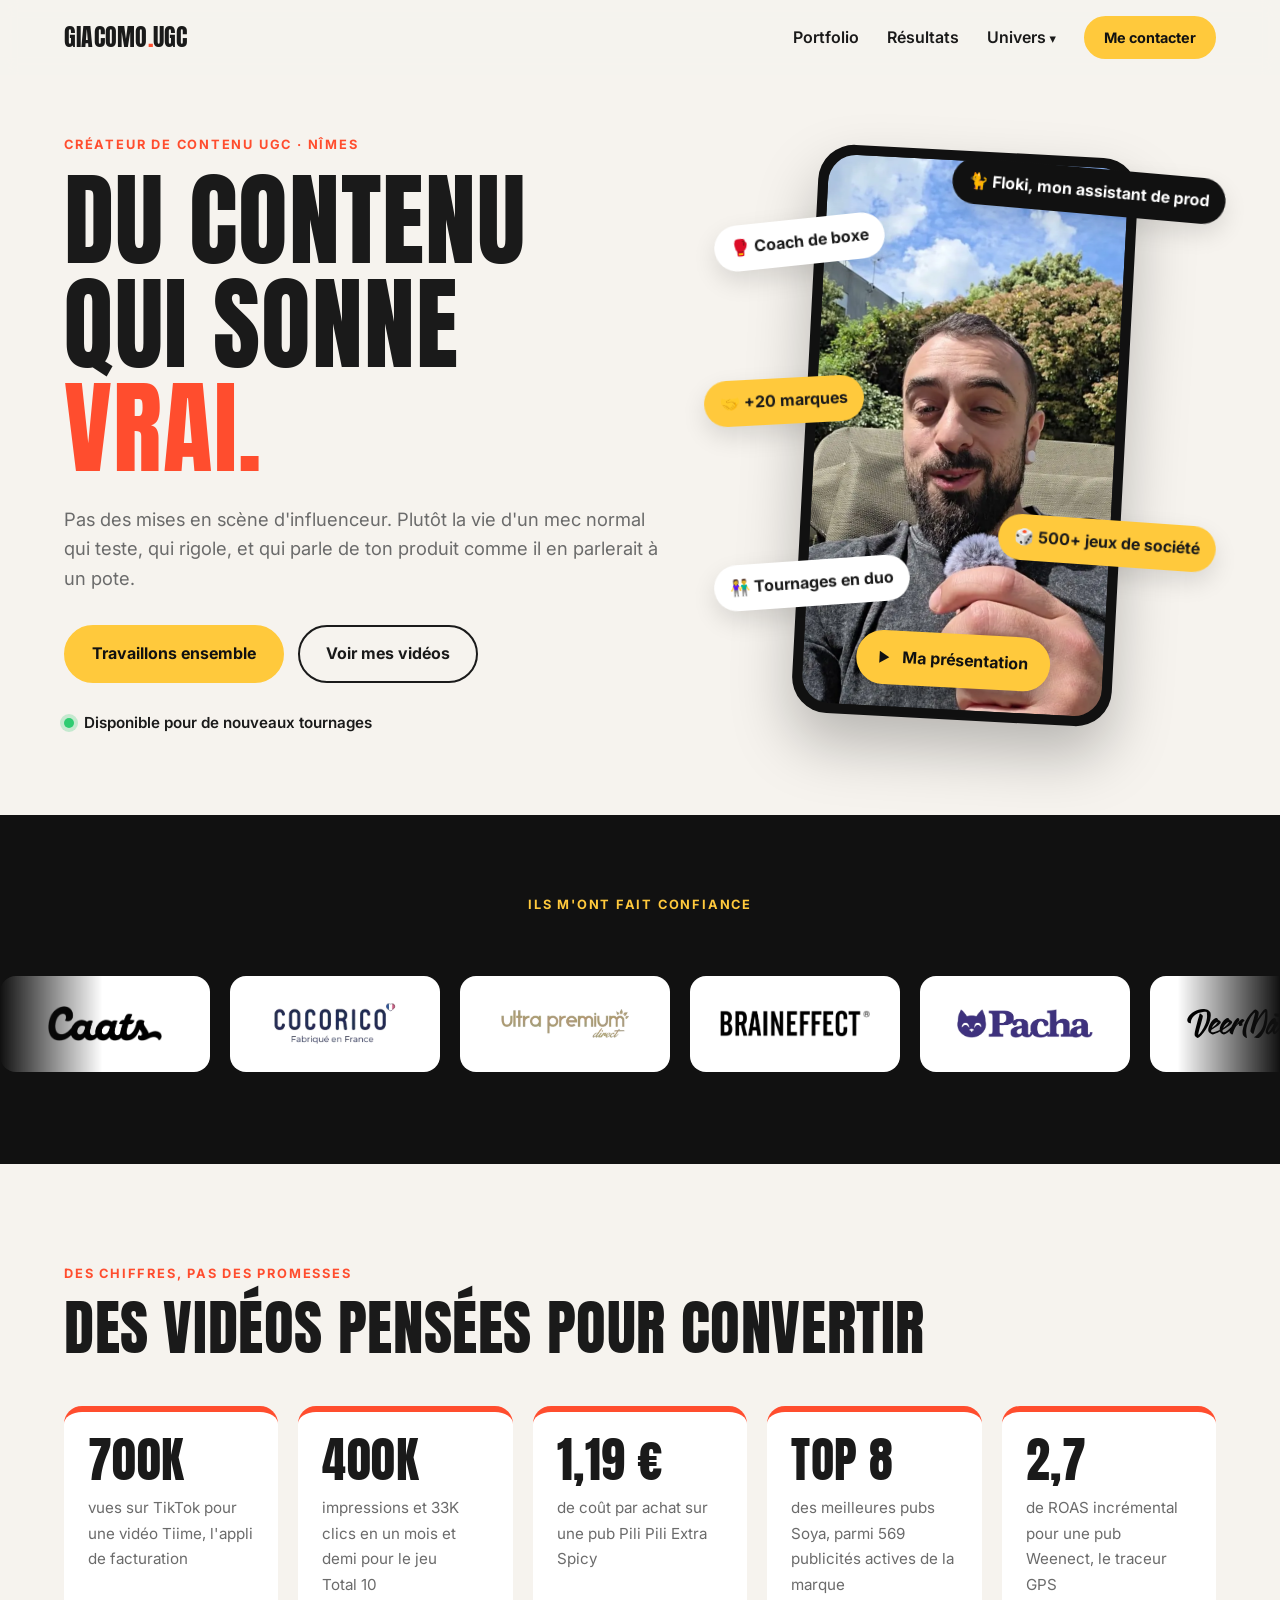
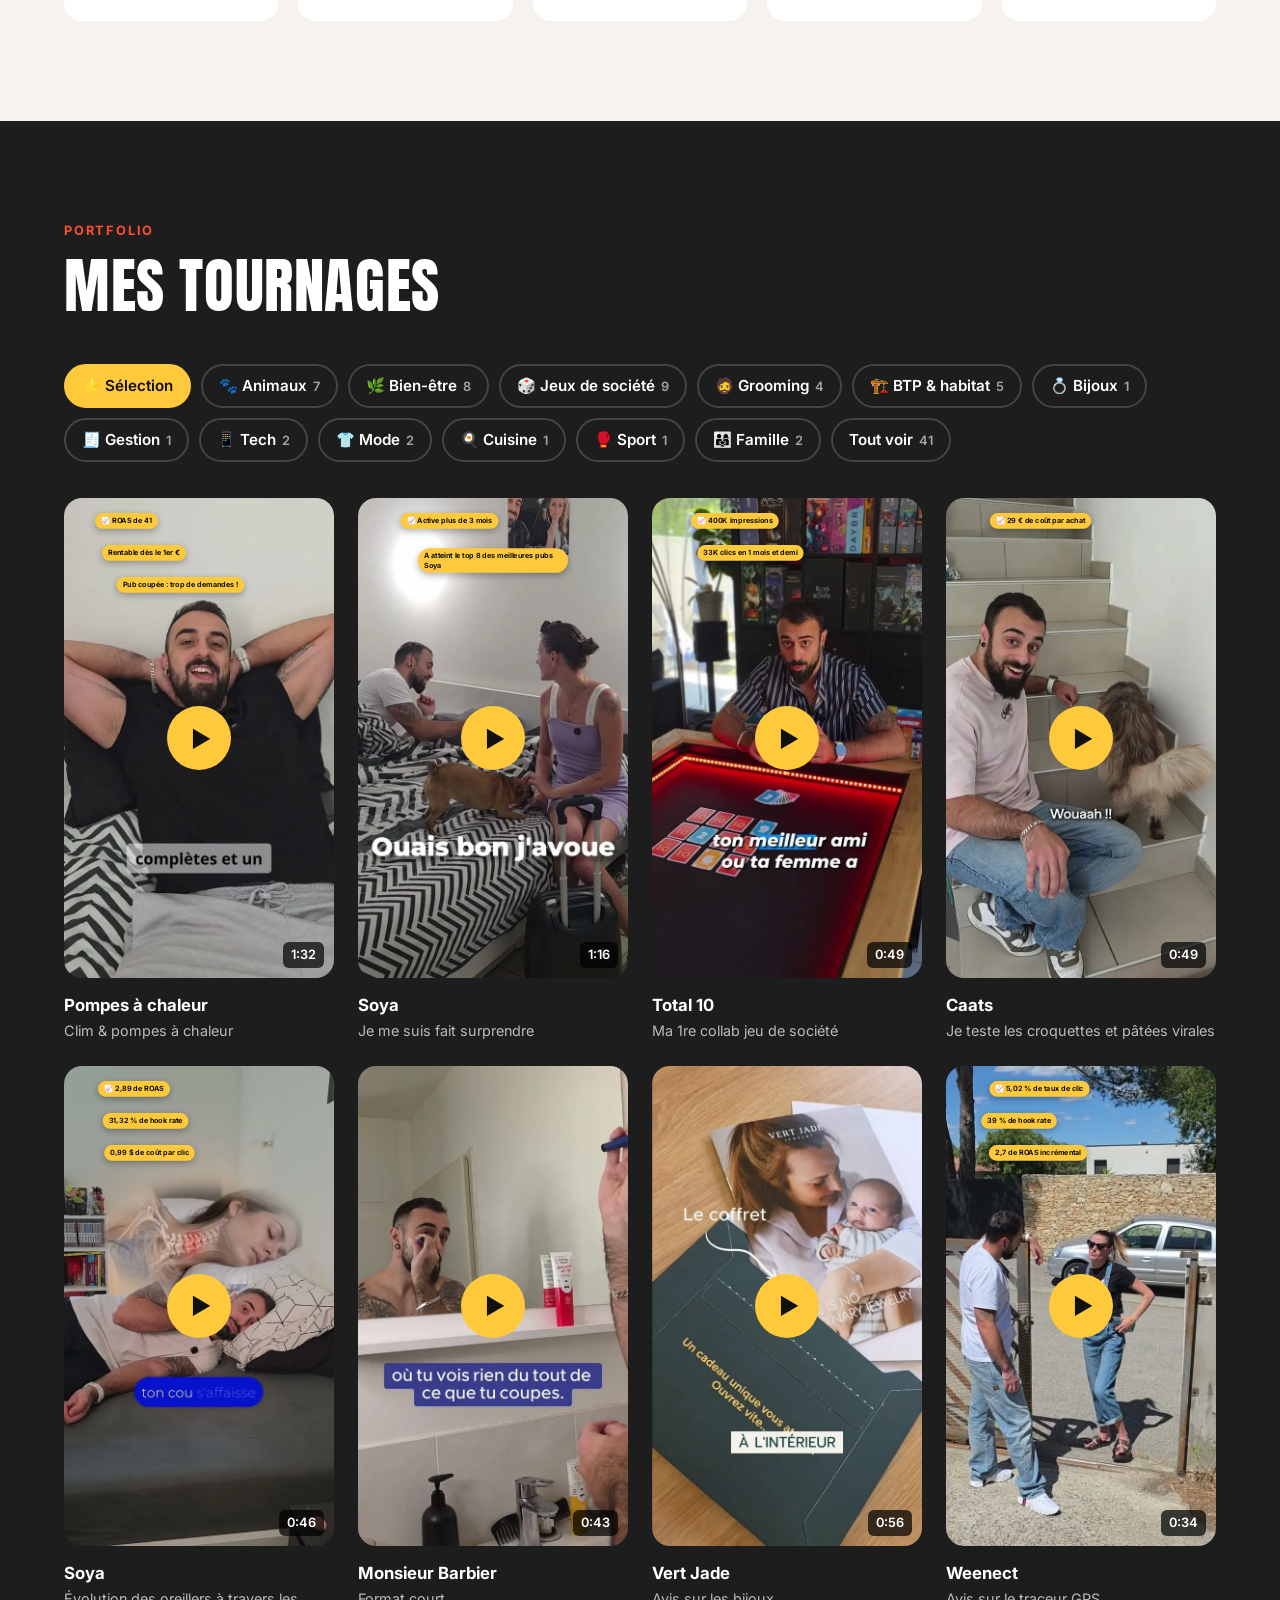
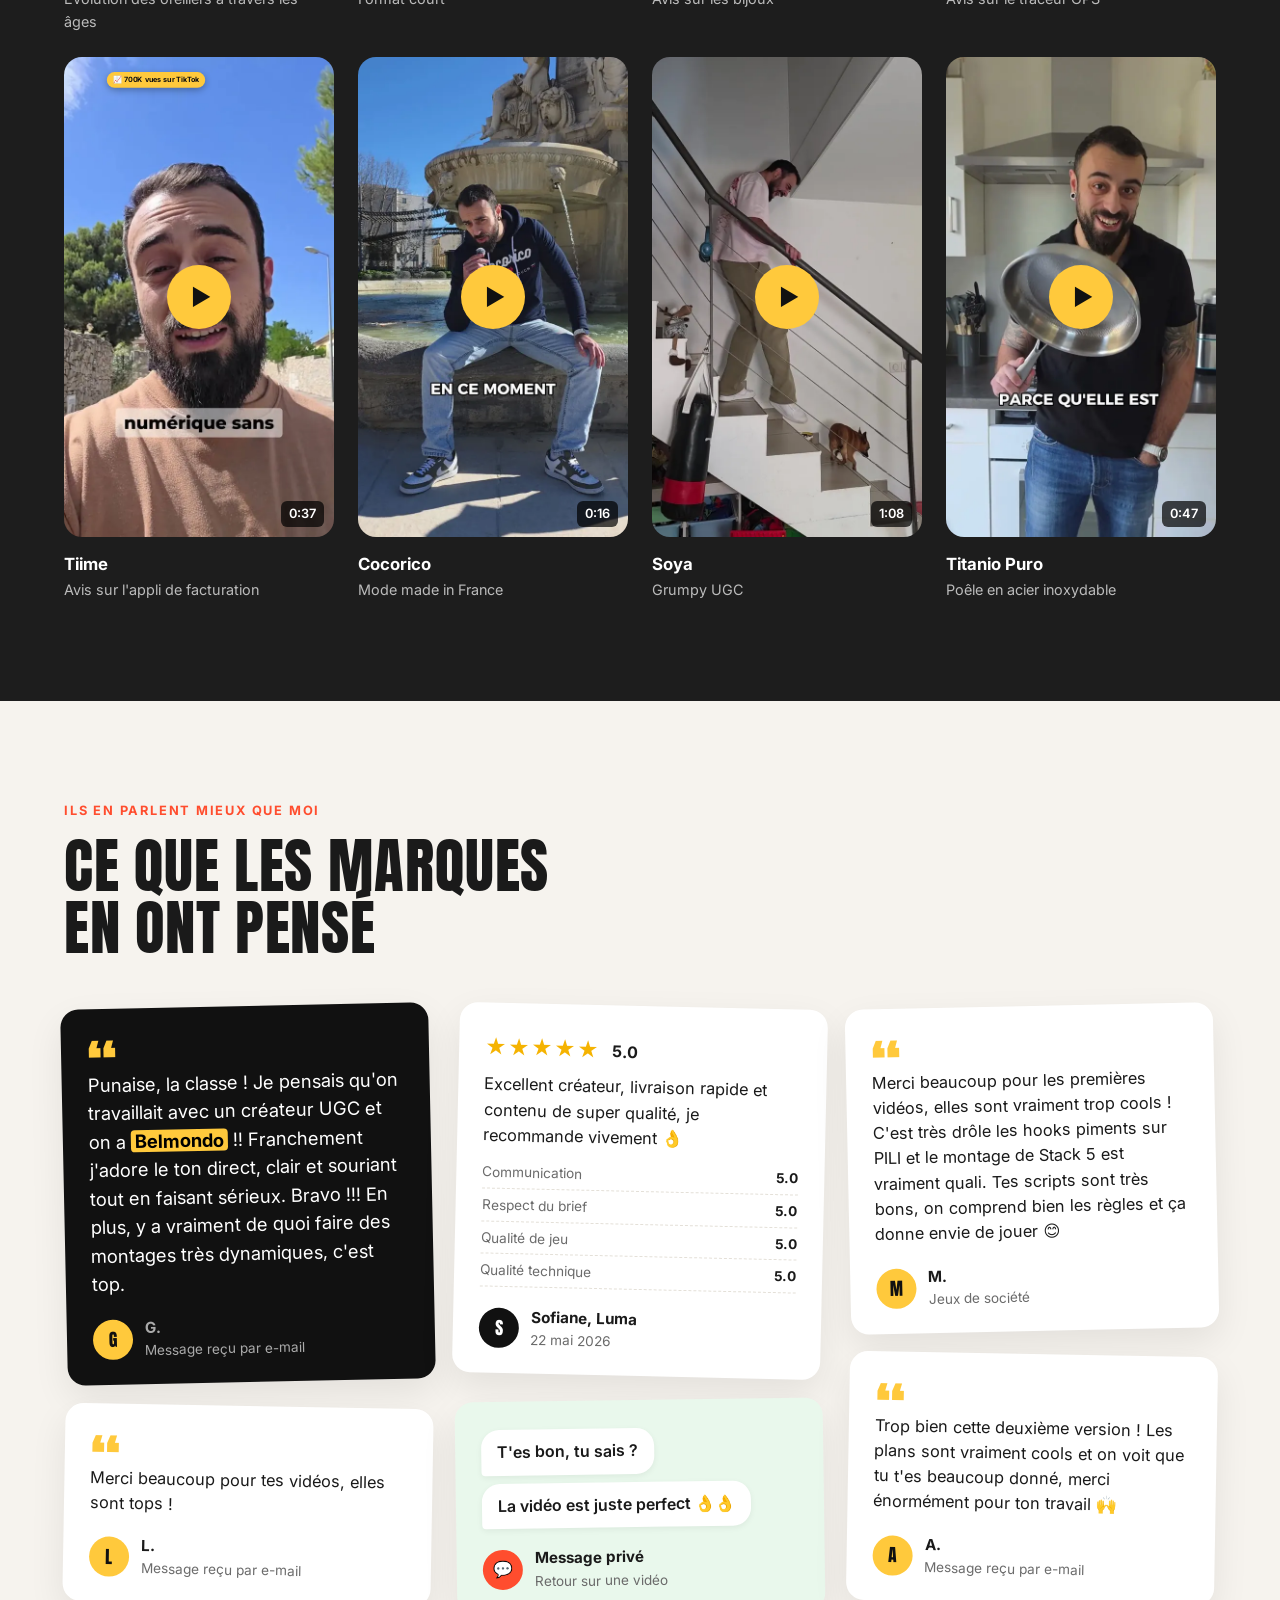
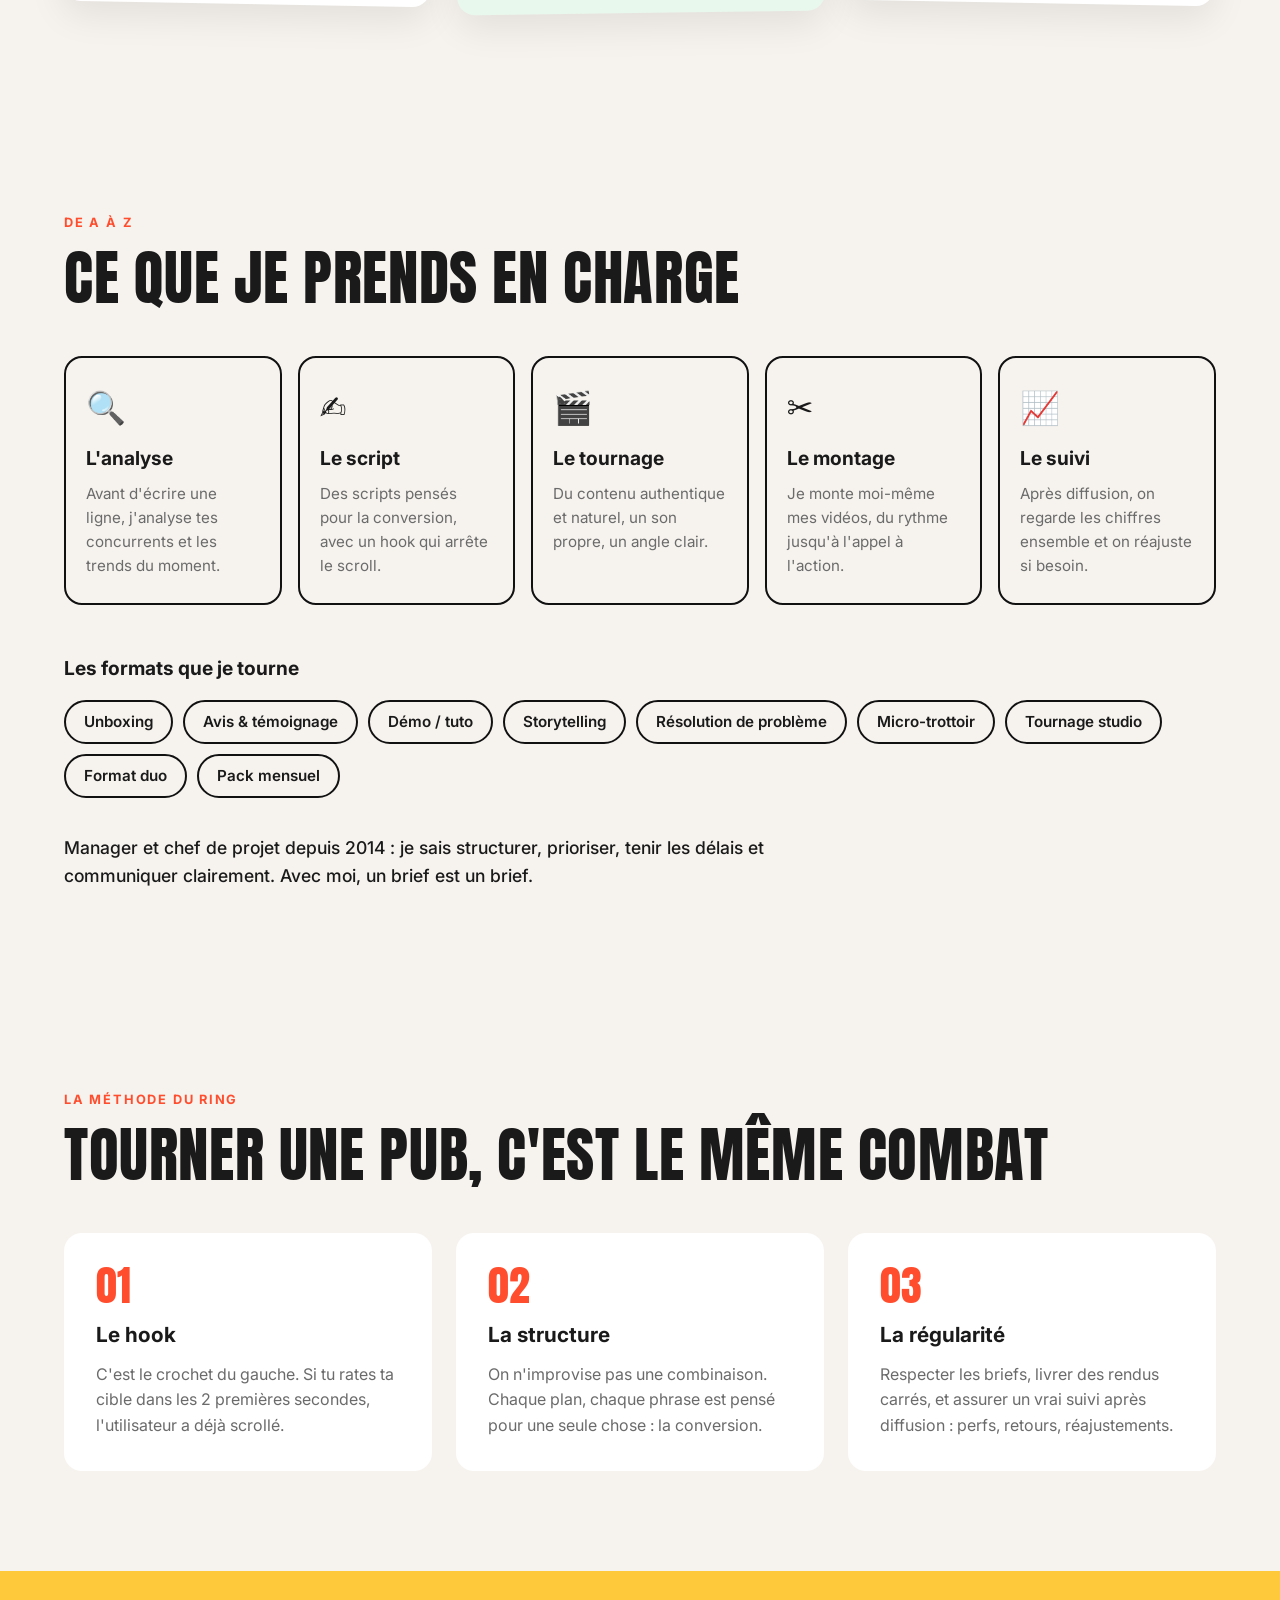
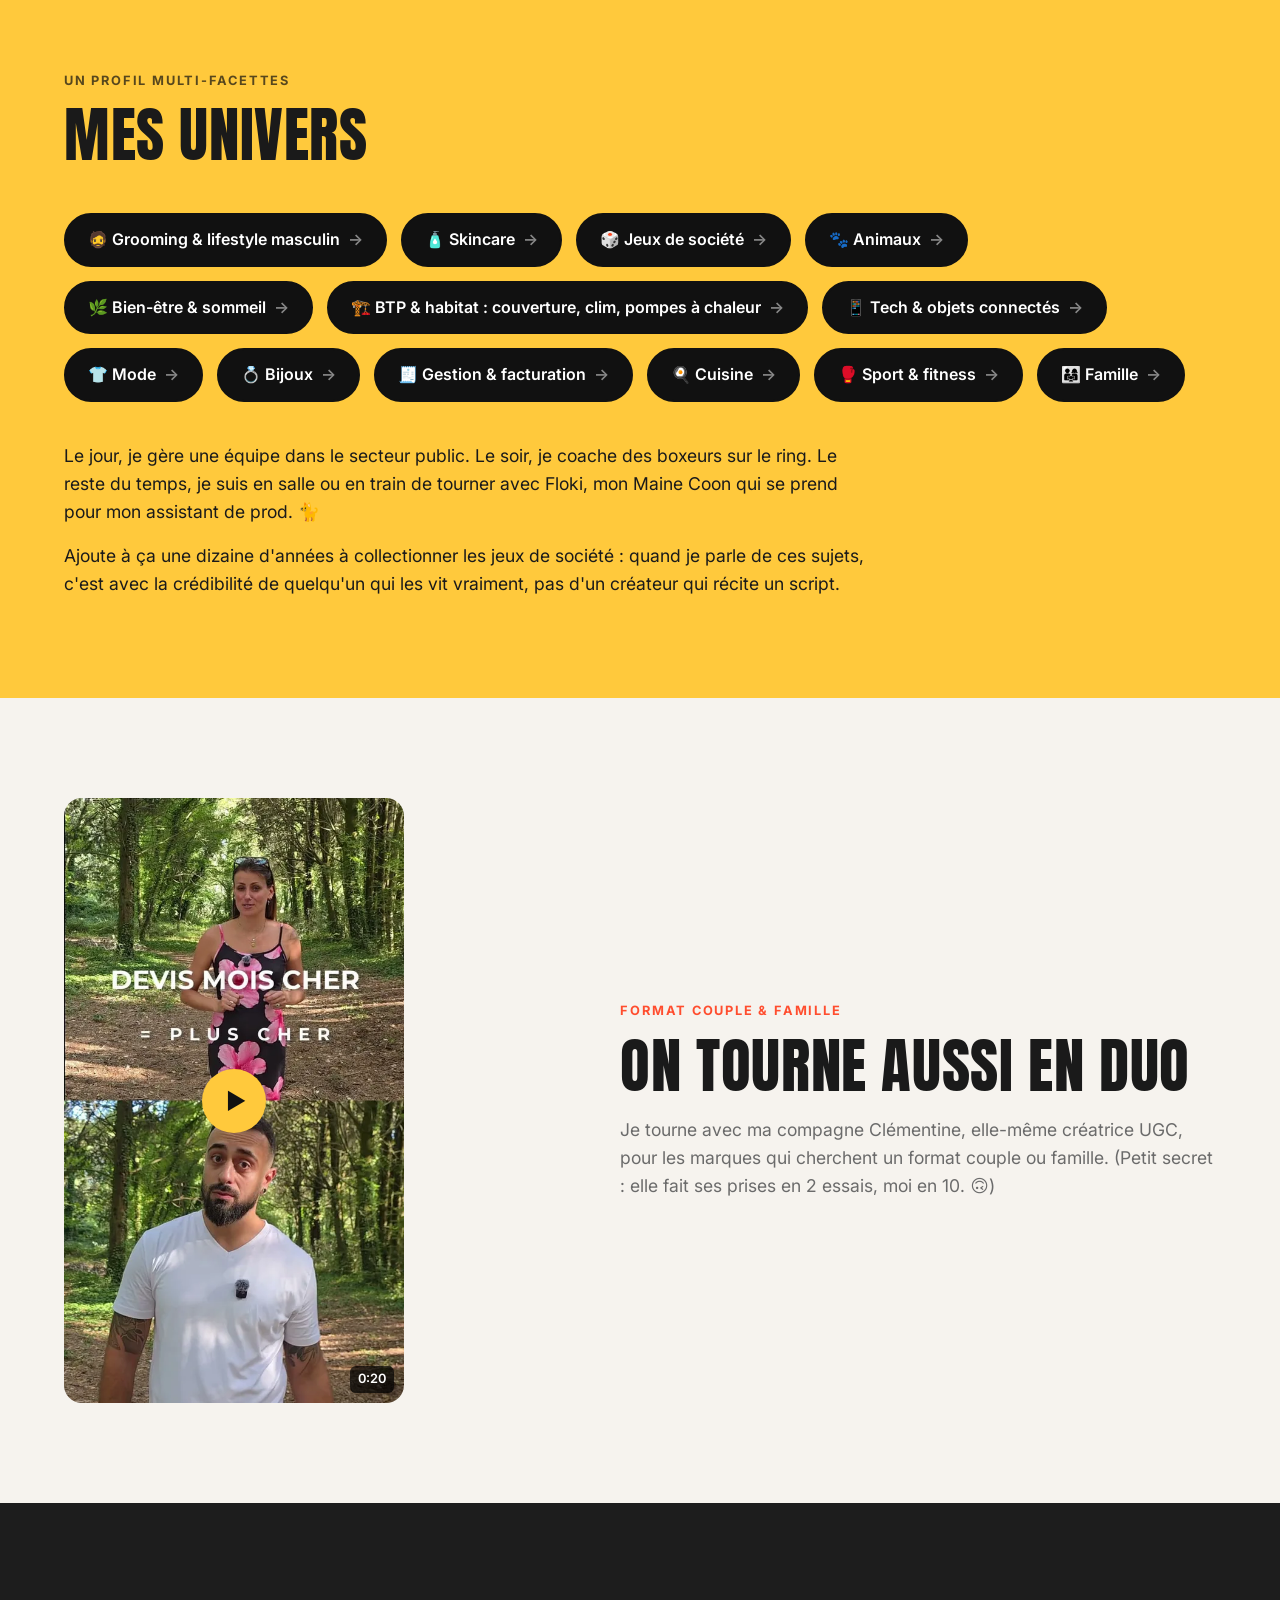
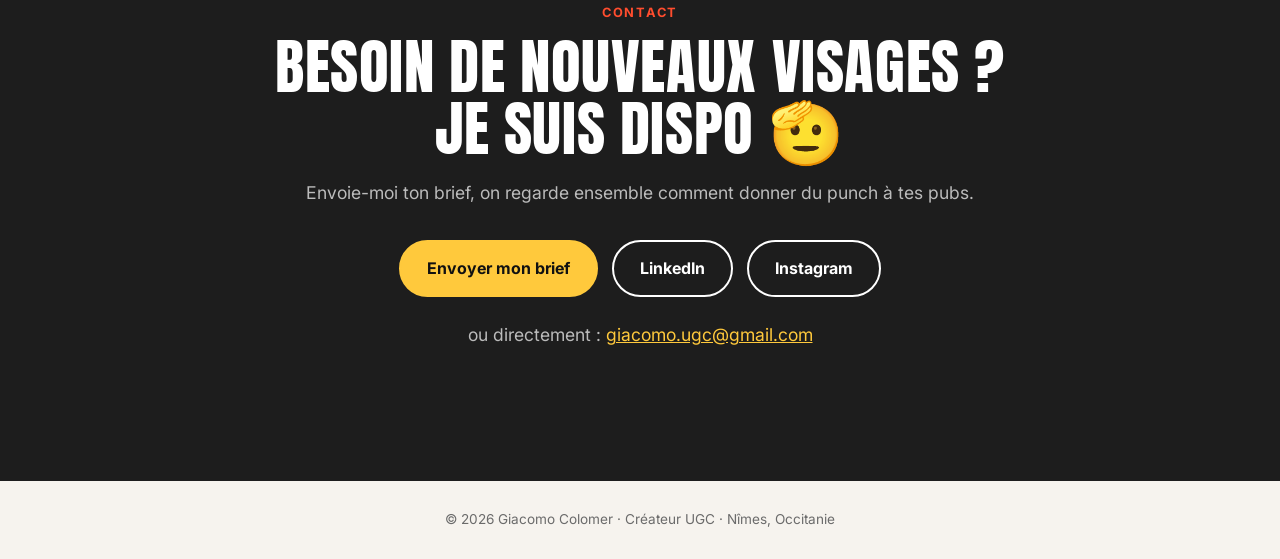
==== index.html @ 145461a8 "Sélection : Soya – Grumpy UGC en avant-dernier (rang 11) Co-Authored-By: Claude Opus 5.5 <noreply@an" ====
<!doctype html>
<html lang="fr">
<head>
  <meta charset="utf-8">
  <meta name="viewport" content="width=device-width, initial-scale=1">
  <title>Giacomo Colomer — Créateur UGC à Nîmes</title>
  <meta name="description" content="Giacomo Colomer, créateur de contenu UGC à Nîmes : des vidéos publicitaires authentiques et des résultats mesurés pour les marques. Jeux de société, animaux, bien-être et sommeil, grooming et skincare, BTP et habitat, tech et objets connectés, mode, bijoux, cuisine, gestion et facturation, sport et fitness, famille.">
  <link rel="canonical" href="https://giacomo-ugc.fr/">
  <link rel="icon" href="favicon.svg" type="image/svg+xml">
  <!-- Aperçu quand le lien est partagé (LinkedIn, WhatsApp, Facebook…) -->
  <meta property="og:type" content="website">
  <meta property="og:locale" content="fr_FR">
  <meta property="og:url" content="https://giacomo-ugc.fr/">
  <meta property="og:title" content="Giacomo Colomer — Créateur UGC à Nîmes">
  <meta property="og:description" content="Du contenu qui sonne vrai : des vidéos UGC authentiques, avec des résultats mesurés pour plus de 20 marques.">
  <meta property="og:image" content="https://giacomo-ugc.fr/images/partage.jpg">
  <meta property="og:image:width" content="1200">
  <meta property="og:image:height" content="630">
  <meta name="twitter:card" content="summary_large_image">
  <!-- Fiche pour Google : qui est Giacomo et où le trouver -->
  <script type="application/ld+json">
  {
    "@context": "https://schema.org",
    "@type": "Person",
    "name": "Giacomo Colomer",
    "jobTitle": "Créateur de contenu UGC",
    "url": "https://giacomo-ugc.fr/",
    "email": "mailto:giacomo.ugc@gmail.com",
    "address": { "@type": "PostalAddress", "addressLocality": "Nîmes", "addressRegion": "Occitanie", "addressCountry": "FR" },
    "sameAs": [
      "https://www.linkedin.com/in/giacomo-colomer-5927a3399/",
      "https://www.instagram.com/giacomo_ugc/"
    ]
  }
  </script>
  <!-- Connexion anticipée à YouTube : le premier lecteur démarre plus vite -->
  <link rel="preconnect" href="https://www.youtube.com">
  <link rel="preconnect" href="https://i.ytimg.com">
  <link rel="preconnect" href="https://fonts.googleapis.com">
  <link rel="preconnect" href="https://fonts.gstatic.com" crossorigin>
  <link href="https://fonts.googleapis.com/css2?family=Anton&family=Inter:wght@400;500;600;700&display=swap" rel="stylesheet">
  <link rel="stylesheet" href="style.css?v=20261028b">
</head>
<body>

  <header class="nav">
    <a href="#top" class="nav__logo">GIACOMO<span>.</span>UGC</a>
    <nav class="nav__links">
      <a href="#portfolio">Portfolio</a>
      <a href="#resultats">Résultats</a>
      <!-- Menu déroulant : la liste est remplie en JS à partir des filtres du portfolio -->
      <div class="nav__univers">
        <button class="nav__univers-bouton" aria-expanded="false" aria-controls="menu-univers">Univers <span aria-hidden="true">▾</span></button>
        <ul class="nav__menu" id="menu-univers" hidden></ul>
      </div>
      <a href="#contact" class="btn btn--small" data-contact>Me contacter</a>
    </nav>
  </header>

  <main id="top">

    <!-- HERO -->
    <section class="hero">
      <div class="hero__text">
        <p class="eyebrow">Créateur de contenu UGC · Nîmes</p>
        <h1>Du contenu<br>qui sonne <em>vrai.</em></h1>
        <p class="hero__lead">
          Pas des mises en scène d'influenceur. Plutôt la vie d'un mec normal qui teste,
          qui rigole, et qui parle de ton produit comme il en parlerait à un pote.
        </p>
        <div class="hero__cta">
          <a href="#contact" class="btn" data-contact>Travaillons ensemble</a>
          <a href="#portfolio" class="btn btn--ghost">Voir mes vidéos</a>
        </div>
        <p class="hero__dispo"><span class="dot"></span> Disponible pour de nouveaux tournages</p>
      </div>
      <div class="hero__visual">
        <!-- Vidéo de présentation : data-presentation = identifiant YouTube, lue dans le téléphone au clic -->
        <div class="phone" data-presentation="jAGYloe_dlg">
          <img class="phone__video" src="images/videos/jAGYloe_dlg.webp" fetchpriority="high" alt="Giacomo se présente face caméra">
          <button class="phone__lecture" aria-label="Lire ma vidéo de présentation">
            <svg viewBox="0 0 24 24" aria-hidden="true"><path d="M7 4l13 8-13 8z"/></svg>
            <span>Ma présentation</span>
          </button>
        </div>
        <div class="sticker sticker--1">🥊 Coach de boxe</div>
        <div class="sticker sticker--3">🐈 Floki, mon assistant de prod</div>
        <div class="sticker sticker--4">🤝 +20 marques</div>
        <div class="sticker sticker--2">🎲 500+ jeux de société</div>
        <div class="sticker sticker--5">👫 Tournages en duo</div>
      </div>
    </section>

    <!-- BANDEAU MARQUES -->
    <section class="brands">
      <p class="eyebrow">Ils m'ont fait confiance</p>
      <div class="brands__defile">
      <div class="brands__grid">
        <div class="brand-chip"><img src="images/brands/logo-01.webp" alt="Caats" loading="lazy"></div>
        <div class="brand-chip"><img src="images/brands/logo-03.webp" alt="Cocorico" data-echelle="1.15" loading="lazy"></div>
        <div class="brand-chip"><img src="images/brands/logo-04.webp" alt="Ultra Premium Direct" loading="lazy"></div>
        <div class="brand-chip"><img src="images/brands/logo-05.webp" alt="Braineffect" loading="lazy"></div>
        <div class="brand-chip"><img src="images/brands/logo-06.webp" alt="Pacha" loading="lazy"></div>
        <div class="brand-chip"><img src="images/brands/logo-07.svg" alt="Deermates" loading="lazy"></div>
        <div class="brand-chip"><img src="images/brands/logo-08.webp" alt="Jopy" loading="lazy"></div>
        <div class="brand-chip"><img src="images/brands/logo-09.webp" alt="Titanio Puro" loading="lazy"></div>
        <div class="brand-chip"><img src="images/brands/logo-10.webp" alt="Le Preworkout" loading="lazy"></div>
        <div class="brand-chip"><img src="images/brands/logo-11.webp" alt="Soya" loading="lazy"></div>
        <div class="brand-chip"><img src="images/brands/logo-12.webp" alt="Crack Games" loading="lazy"></div>
        <div class="brand-chip"><img src="images/brands/logo-13.webp" alt="Vert Jade Jewelry" data-echelle="1.15" loading="lazy"></div>
        <div class="brand-chip"><img src="images/brands/logo-15.webp" alt="Weenect" loading="lazy"></div>
        <div class="brand-chip"><img src="images/brands/logo-16.webp" alt="Monsieur Barbier" data-echelle="1.35" loading="lazy"></div>
        <div class="brand-chip"><img src="images/brands/logo-17.webp" alt="RHPC Plomberie Chauffage" data-echelle="1.3" loading="lazy"></div>
        <div class="brand-chip"><img src="images/brands/logo-18.webp" alt="ATM Gaming" data-echelle="1.35" loading="lazy"></div>
        <div class="brand-chip"><img src="images/brands/logo-19.webp" alt="Plomberie BF" loading="lazy"></div>
        <div class="brand-chip"><img src="images/brands/logo-20.webp" alt="The Scientist" loading="lazy"></div>
        <div class="brand-chip"><img src="images/brands/logo-21.webp" alt="Luveon" data-echelle="1.2" loading="lazy"></div>
        <div class="brand-chip"><img src="images/brands/logo-22.webp" alt="Mium Lab" loading="lazy"></div>
      </div>
      </div>
    </section>

    <!-- RÉSULTATS -->
    <section class="section" id="resultats">
      <p class="eyebrow">Des chiffres, pas des promesses</p>
      <h2>Des vidéos pensées pour convertir</h2>
      <div class="stats">
        <article class="stat">
          <strong>700K</strong>
          <span>vues sur TikTok pour une vidéo Tiime, l'appli de facturation</span>
        </article>
        <article class="stat">
          <strong>400K</strong>
          <span>impressions et 33K clics en un mois et demi pour le jeu Total&nbsp;10</span>
        </article>
        <article class="stat">
          <strong>1,19&nbsp;€</strong>
          <span>de coût par achat sur une pub Pili Pili Extra Spicy</span>
        </article>
        <article class="stat">
          <strong>Top 8</strong>
          <span>des meilleures pubs Soya, parmi 569 publicités actives de la marque</span>
        </article>
        <article class="stat">
          <strong>2,7</strong>
          <span>de ROAS incrémental pour une pub Weenect, le traceur GPS</span>
        </article>
      </div>
    </section>

    <!-- PORTFOLIO -->
    <section class="section section--dark" id="portfolio">
      <p class="eyebrow">Portfolio</p>
      <h2>Mes tournages</h2>
      <div class="filtres" role="group" aria-label="Filtrer les vidéos par thématique">
        <button class="filtre" data-filtre="une" aria-pressed="true">⭐ Sélection</button>
        <button class="filtre" data-filtre="animaux" aria-pressed="false">🐾 Animaux</button>
        <button class="filtre" data-filtre="bien-etre" aria-pressed="false">🌿 Bien-être</button>
        <button class="filtre" data-filtre="jeux" aria-pressed="false">🎲 Jeux de société</button>
        <button class="filtre" data-filtre="grooming" aria-pressed="false">🧔 Grooming</button>
        <button class="filtre" data-filtre="btp" aria-pressed="false">🏗️ BTP &amp; habitat</button>
        <button class="filtre" data-filtre="bijoux" aria-pressed="false">💍 Bijoux</button>
        <button class="filtre" data-filtre="gestion" aria-pressed="false">🧾 Gestion</button>
        <button class="filtre" data-filtre="tech" aria-pressed="false">📱 Tech</button>
        <button class="filtre" data-filtre="mode" aria-pressed="false">👕 Mode</button>
        <button class="filtre" data-filtre="cuisine" aria-pressed="false">🍳 Cuisine</button>
        <button class="filtre" data-filtre="sport" aria-pressed="false">🥊 Sport</button>
        <button class="filtre" data-filtre="famille" aria-pressed="false">👨‍👩‍👧 Famille</button>
        <button class="filtre" data-filtre="tout" aria-pressed="false">Tout voir</button>
      </div>
      <div class="videos">
        <!-- Chaque vidéo : data-youtube = identifiant YouTube (la partie après watch?v=)
             ou data-post = numéro du post LinkedIn (urn:li:activity:…)
             data-theme = thématique(s) séparées par un espace (chacune doit correspondre à un bouton data-filtre ci-dessus)
             data-une = rang dans la sélection affichée à l'arrivée (1 = en premier ; en principe 1 vidéo par thématique)
             Résultats à mettre en avant (optionnel) : data-resultats="*436K* impressions | *31K+* clics"
             → un badge par résultat sur la miniature + la liste sous la vidéo pendant la lecture.
             Séparer les résultats par | ; ce qui est entre *étoiles* passe en gros. -->

        <!-- 🐾 Animaux -->
        <button class="video" data-youtube="edy6gVfHYWw" data-theme="animaux" data-une="4"
                data-resultats="*29 €* de coût par achat">
          <span class="video__frame">
            <img src="images/videos/edy6gVfHYWw.webp" alt="Vidéo Caats" loading="lazy">
            <span class="video__play">▶</span>
            <span class="video__duree">0:49</span>
          </span>
          <span class="video__legende"><b>Caats</b> Je teste les croquettes et pâtées virales</span>
        </button>
        <button class="video" data-youtube="SJ2Y6KcWx88" data-theme="animaux">
          <span class="video__frame">
            <img src="images/videos/SJ2Y6KcWx88.webp" alt="Vidéo Caats" loading="lazy">
            <span class="video__play">▶</span>
            <span class="video__duree">0:47</span>
          </span>
          <span class="video__legende"><b>Caats</b> Test en direct : ses croquettes préférées</span>
        </button>
        <button class="video" data-youtube="OR5V5t8PmW4" data-theme="animaux">
          <span class="video__frame">
            <img src="images/videos/OR5V5t8PmW4.webp" alt="Vidéo Caats" loading="lazy">
            <span class="video__play">▶</span>
            <span class="video__duree">1:01</span>
          </span>
          <span class="video__legende"><b>Caats</b> Mon chat miaule non stop</span>
        </button>
        <button class="video" data-youtube="xNxfETZbA0s" data-theme="animaux">
          <span class="video__frame">
            <img src="images/videos/xNxfETZbA0s.webp" alt="Vidéo Pacha" loading="lazy">
            <span class="video__play">▶</span>
            <span class="video__duree">1:28</span>
          </span>
          <span class="video__legende"><b>Pacha</b> Quand ma copine me prend la tête</span>
        </button>
        <button class="video" data-youtube="u27pt_CZNsg" data-theme="animaux">
          <span class="video__frame">
            <img src="images/videos/u27pt_CZNsg.webp" alt="Vidéo Pacha" loading="lazy">
            <span class="video__play">▶</span>
            <span class="video__duree">1:17</span>
          </span>
          <span class="video__legende"><b>Pacha</b> Excuses</span>
        </button>
        <button class="video" data-youtube="QrJYHWFB55g" data-theme="animaux">
          <span class="video__frame">
            <img src="images/videos/QrJYHWFB55g.webp" alt="Vidéo Ultra Premium Direct" loading="lazy">
            <span class="video__play">▶</span>
            <span class="video__duree">0:28</span>
          </span>
          <span class="video__legende"><b>Ultra Premium Direct</b> Livret chat senior</span>
        </button>
        <button class="video" data-youtube="N3s2ajVmOx4" data-theme="animaux">
          <span class="video__frame">
            <img src="images/videos/N3s2ajVmOx4.webp" alt="Vidéo Jopy" loading="lazy">
            <span class="video__play">▶</span>
            <span class="video__duree">0:47</span>
          </span>
          <span class="video__legende"><b>Jopy</b> Litière végétale</span>
        </button>

        <!-- 🌿 Bien-être -->
        <button class="video" data-youtube="eaMgcupTGcg" data-theme="bien-etre" data-une="2"
                data-resultats="Active plus de *3 mois* | A atteint le *top 8* des meilleures pubs Soya">
          <span class="video__frame">
            <img src="images/videos/eaMgcupTGcg.webp" alt="Vidéo Soya" loading="lazy">
            <span class="video__play">▶</span>
            <span class="video__duree">1:16</span>
          </span>
          <span class="video__legende"><b>Soya</b> Je me suis fait surprendre</span>
        </button>
        <button class="video" data-youtube="HvDXN7dv-UQ" data-theme="bien-etre">
          <span class="video__frame">
            <img src="images/videos/HvDXN7dv-UQ.webp" alt="Vidéo Soya" loading="lazy">
            <span class="video__play">▶</span>
            <span class="video__duree">0:32</span>
          </span>
          <span class="video__legende"><b>Soya</b> Mon témoignage</span>
        </button>
        <button class="video" data-youtube="za4Pdrg_6u4" data-theme="bien-etre" data-une="5"
                data-resultats="*2,89* de ROAS | *31,32 %* de hook rate | *0,99 $* de coût par clic">
          <span class="video__frame">
            <img src="images/videos/za4Pdrg_6u4.webp" alt="Vidéo Soya" loading="lazy">
            <span class="video__play">▶</span>
            <span class="video__duree">0:46</span>
          </span>
          <span class="video__legende"><b>Soya</b> Évolution des oreillers à travers les âges</span>
        </button>
        <button class="video" data-youtube="bkDLKKcxI_o" data-theme="bien-etre"
                data-resultats="Active depuis *5 mois*">
          <span class="video__frame">
            <img src="images/videos/bkDLKKcxI_o.webp" alt="Vidéo Soya" loading="lazy">
            <span class="video__play">▶</span>
            <span class="video__duree">0:47</span>
          </span>
          <span class="video__legende"><b>Soya</b> Récupération sportive</span>
        </button>
        <button class="video" data-youtube="Iqj7HP81yyk" data-theme="bien-etre">
          <span class="video__frame">
            <img src="images/videos/Iqj7HP81yyk.webp" alt="Vidéo Soya" loading="lazy">
            <span class="video__play">▶</span>
            <span class="video__duree">0:52</span>
          </span>
          <span class="video__legende"><b>Soya</b> Autopsie d'un oreiller</span>
        </button>
        <button class="video" data-youtube="rwtuuy2O-18" data-theme="bien-etre">
          <span class="video__frame">
            <img src="images/videos/rwtuuy2O-18.webp" alt="Vidéo Soya" loading="lazy">
            <span class="video__play">▶</span>
            <span class="video__duree">0:58</span>
          </span>
          <span class="video__legende"><b>Soya</b> Il faut que je t'avoue</span>
        </button>
        <button class="video" data-youtube="Peej5tDgasc" data-theme="bien-etre" data-une="11">
          <span class="video__frame">
            <img src="images/videos/Peej5tDgasc.webp" alt="Vidéo Soya" loading="lazy">
            <span class="video__play">▶</span>
            <span class="video__duree">1:08</span>
          </span>
          <span class="video__legende"><b>Soya</b> Grumpy UGC</span>
        </button>
        <button class="video" data-youtube="ZlLOapmZzRc" data-theme="bien-etre famille">
          <span class="video__frame">
            <img src="images/videos/ZlLOapmZzRc.webp" alt="Vidéo Mium Lab" loading="lazy">
            <span class="video__play">▶</span>
            <span class="video__duree">0:59</span>
          </span>
          <span class="video__legende"><b>Mium Lab</b> Le saviez-vous ?</span>
        </button>

        <!-- 🎲 Jeux de société -->
        <button class="video" data-youtube="nq5DUH2S0_w" data-theme="jeux" data-une="3"
                data-resultats="*400K* impressions | *33K* clics en 1 mois et demi">
          <span class="video__frame">
            <img src="images/videos/nq5DUH2S0_w.webp" alt="Vidéo Total 10" loading="lazy">
            <span class="video__play">▶</span>
            <span class="video__duree">0:49</span>
          </span>
          <span class="video__legende"><b>Total 10</b> Ma 1re collab jeu de société</span>
        </button>
        <button class="video" data-youtube="nqERSbzBpoE" data-theme="jeux"
                data-resultats="*1,88 €* de coût par achat">
          <span class="video__frame">
            <img src="images/videos/nqERSbzBpoE.webp" alt="Vidéo Pili Pili Extra Spicy" loading="lazy">
            <span class="video__play">▶</span>
            <span class="video__duree">1:13</span>
          </span>
          <span class="video__legende"><b>Pili Pili Extra Spicy</b> Concept Hot Ones</span>
        </button>
        <button class="video" data-youtube="NiJ6KvBJ95I" data-theme="jeux"
                data-resultats="*1,19 €* de coût par achat">
          <span class="video__frame">
            <img src="images/videos/NiJ6KvBJ95I.webp" alt="Vidéo Pili Pili Extra Spicy" loading="lazy">
            <span class="video__play">▶</span>
            <span class="video__duree">0:58</span>
          </span>
          <span class="video__legende"><b>Pili Pili Extra Spicy</b> Format déjanté</span>
        </button>
        <button class="video" data-youtube="1-OpcrKE_Uo" data-theme="jeux"
                data-resultats="*1,72 €* de coût par achat">
          <span class="video__frame">
            <img src="images/videos/1-OpcrKE_Uo.webp" alt="Vidéo Speedbac" loading="lazy">
            <span class="video__play">▶</span>
            <span class="video__duree">0:44</span>
          </span>
          <span class="video__legende"><b>Speedbac</b> Version duo</span>
        </button>
        <button class="video" data-youtube="r98NieQruuA" data-theme="jeux"
                data-resultats="*1,62 €* de coût par achat">
          <span class="video__frame">
            <img src="images/videos/r98NieQruuA.webp" alt="Vidéo Stack 5" loading="lazy">
            <span class="video__play">▶</span>
            <span class="video__duree">1:11</span>
          </span>
          <span class="video__legende"><b>Stack 5</b> Les règles rythmées</span>
        </button>
        <button class="video" data-youtube="tVbBbPWO1wM" data-theme="jeux">
          <span class="video__frame">
            <img src="images/videos/tVbBbPWO1wM.webp" alt="Vidéo Crack List" loading="lazy">
            <span class="video__play">▶</span>
            <span class="video__duree">1:22</span>
          </span>
          <span class="video__legende"><b>Crack List</b> Shake that game</span>
        </button>
        <button class="video" data-youtube="Jg6C1Odjf9E" data-theme="jeux">
          <span class="video__frame">
            <img src="images/videos/Jg6C1Odjf9E.webp" alt="Vidéo Rankking" loading="lazy">
            <span class="video__play">▶</span>
            <span class="video__duree">0:37</span>
          </span>
          <span class="video__legende"><b>Rankking</b> Je pensais que mes potes me connaissaient</span>
        </button>
        <button class="video" data-youtube="qkvb78Wcd7I" data-theme="jeux">
          <span class="video__frame">
            <img src="images/videos/qkvb78Wcd7I.webp" alt="Vidéo Mouton" loading="lazy">
            <span class="video__play">▶</span>
            <span class="video__duree">0:33</span>
          </span>
          <span class="video__legende"><b>Mouton</b> Je te fais jouer</span>
        </button>
        <button class="video" data-youtube="FsTCo8ac2-E" data-theme="jeux">
          <span class="video__frame">
            <img src="images/videos/FsTCo8ac2-E.webp" alt="Vidéo Machu Pichu" loading="lazy">
            <span class="video__play">▶</span>
            <span class="video__duree">0:52</span>
          </span>
          <span class="video__legende"><b>Machu Pichu</b> Partie commentée</span>
        </button>

        <!-- 🧔 Grooming -->
        <button class="video" data-youtube="ay6SqkfPymU" data-theme="grooming" data-une="6">
          <span class="video__frame">
            <img src="images/videos/ay6SqkfPymU.webp" alt="Vidéo Monsieur Barbier" loading="lazy">
            <span class="video__play">▶</span>
            <span class="video__duree">0:43</span>
          </span>
          <span class="video__legende"><b>Monsieur Barbier</b> Format court</span>
        </button>
        <button class="video" data-youtube="EWB1ewHtImg" data-theme="grooming">
          <span class="video__frame">
            <img src="images/videos/EWB1ewHtImg.webp" alt="Vidéo Monsieur Barbier" loading="lazy">
            <span class="video__play">▶</span>
            <span class="video__duree">0:40</span>
          </span>
          <span class="video__legende"><b>Monsieur Barbier</b> Mon avis</span>
        </button>
        <button class="video" data-youtube="QW_Hd8_bO0c" data-theme="grooming">
          <span class="video__frame">
            <img src="images/videos/QW_Hd8_bO0c.webp" alt="Vidéo The Scientist" loading="lazy">
            <span class="video__play">▶</span>
            <span class="video__duree">0:38</span>
          </span>
          <span class="video__legende"><b>The Scientist</b> YAP</span>
        </button>
        <button class="video" data-youtube="iqttTm-4WmA" data-theme="grooming">
          <span class="video__frame">
            <img src="images/videos/iqttTm-4WmA.webp" alt="Vidéo The Scientist" loading="lazy">
            <span class="video__play">▶</span>
            <span class="video__duree">0:31</span>
          </span>
          <span class="video__legende"><b>The Scientist</b> Grâce à toi</span>
        </button>

        <!-- 🏗️ BTP & habitat -->
        <button class="video" data-youtube="_R7nJnSwnTw" data-theme="btp" data-une="1"
                data-resultats="ROAS de *41* | Rentable dès le *1er €* | Pub coupée : trop de demandes !">
          <span class="video__frame">
            <img src="images/videos/_R7nJnSwnTw.webp" alt="Vidéo Pompes à chaleur" loading="lazy">
            <span class="video__play">▶</span>
            <span class="video__duree">1:32</span>
          </span>
          <span class="video__legende"><b>Pompes à chaleur</b> Clim &amp; pompes à chaleur</span>
        </button>
        <button class="video" data-youtube="2jmiCk9TYaE" data-theme="btp">
          <span class="video__frame">
            <img src="images/videos/2jmiCk9TYaE.webp" alt="Vidéo Toiture" loading="lazy">
            <span class="video__play">▶</span>
            <span class="video__duree">1:15</span>
          </span>
          <span class="video__legende"><b>Toiture</b> Couverture</span>
        </button>
        <button class="video" data-youtube="FyejUWVpW1Y" data-theme="btp">
          <span class="video__frame">
            <img src="images/videos/FyejUWVpW1Y.webp" alt="Vidéo Paq'Elec" loading="lazy">
            <span class="video__play">▶</span>
            <span class="video__duree">1:24</span>
          </span>
          <span class="video__legende"><b>Paq'Elec</b> Présentation du service</span>
        </button>
        <button class="video" data-youtube="bacNunMew0Q" data-theme="btp">
          <span class="video__frame">
            <img src="images/videos/bacNunMew0Q.webp" alt="Vidéo Maison Costalat" loading="lazy">
            <span class="video__play">▶</span>
            <span class="video__duree">1:36</span>
          </span>
          <span class="video__legende"><b>Maison Costalat</b> Présentation</span>
        </button>
        <button class="video" data-youtube="4qtfjhQU4Ss" data-theme="btp">
          <span class="video__frame">
            <img src="images/videos/4qtfjhQU4Ss.webp" alt="Vidéo Plomberie BF" loading="lazy">
            <span class="video__play">▶</span>
            <span class="video__duree">1:49</span>
          </span>
          <span class="video__legende"><b>Plomberie BF</b> Rénovation salle de bain</span>
        </button>

        <!-- 💍 Bijoux -->
        <button class="video" data-youtube="EmPRB02NnfU" data-theme="bijoux famille" data-une="7">
          <span class="video__frame">
            <img src="images/videos/EmPRB02NnfU.webp" alt="Vidéo Vert Jade" loading="lazy">
            <span class="video__play">▶</span>
            <span class="video__duree">0:56</span>
          </span>
          <span class="video__legende"><b>Vert Jade</b> Avis sur les bijoux</span>
        </button>

        <!-- 🧾 Gestion -->
        <button class="video" data-youtube="LYDg6wFap8o" data-theme="gestion" data-une="9"
                data-resultats="*700K* vues sur TikTok">
          <span class="video__frame">
            <img src="images/videos/LYDg6wFap8o.webp" alt="Vidéo Tiime" loading="lazy">
            <span class="video__play">▶</span>
            <span class="video__duree">0:37</span>
          </span>
          <span class="video__legende"><b>Tiime</b> Avis sur l'appli de facturation</span>
        </button>

        <!-- 📱 Tech -->
        <button class="video" data-youtube="nTGT-YLQpbw" data-theme="tech" data-une="8"
                data-resultats="*5,02 %* de taux de clic | *39 %* de hook rate | *2,7* de ROAS incrémental">
          <span class="video__frame">
            <img src="images/videos/nTGT-YLQpbw.webp" alt="Vidéo Weenect" loading="lazy">
            <span class="video__play">▶</span>
            <span class="video__duree">0:34</span>
          </span>
          <span class="video__legende"><b>Weenect</b> Avis sur le traceur GPS</span>
        </button>
        <button class="video" data-youtube="bYfc4GpZ4tk" data-theme="tech">
          <span class="video__frame">
            <img src="images/videos/bYfc4GpZ4tk.webp" alt="Vidéo Hubaura" loading="lazy">
            <span class="video__play">▶</span>
            <span class="video__duree">0:33</span>
          </span>
          <span class="video__legende"><b>Hubaura</b> UGC Tech</span>
        </button>

        <!-- 👕 Mode -->
        <button class="video" data-post="7431627558686760961" data-theme="mode" data-une="10">
          <span class="video__frame">
            <img src="images/videos/7431627558686760961.webp" alt="Vidéo Cocorico" loading="lazy">
            <span class="video__play">▶</span>
            <span class="video__duree">0:16</span>
          </span>
          <span class="video__legende"><b>Cocorico</b> Mode made in France</span>
        </button>
        <button class="video" data-youtube="PasOhU1-nwU" data-theme="mode">
          <span class="video__frame">
            <img src="images/videos/PasOhU1-nwU.webp" alt="Vidéo Cocorico" loading="lazy">
            <span class="video__play">▶</span>
            <span class="video__duree">0:18</span>
          </span>
          <span class="video__legende"><b>Cocorico</b> Promo exceptionnelle</span>
        </button>

        <!-- 🍳 Cuisine -->
        <button class="video" data-youtube="aF6I8OoY1bY" data-theme="cuisine" data-une="12">
          <span class="video__frame">
            <img src="images/videos/aF6I8OoY1bY.webp" alt="Vidéo Titanio Puro" loading="lazy">
            <span class="video__play">▶</span>
            <span class="video__duree">0:47</span>
          </span>
          <span class="video__legende"><b>Titanio Puro</b> Poêle en acier inoxydable</span>
        </button>

        <!-- 🥊 Sport -->
        <button class="video" data-youtube="7LuKtPSkm5E" data-theme="sport">
          <span class="video__frame">
            <img src="images/videos/7LuKtPSkm5E.webp" alt="Vidéo Le préworkout" loading="lazy">
            <span class="video__play">▶</span>
            <span class="video__duree">0:52</span>
          </span>
          <span class="video__legende"><b>Le préworkout</b> J'abandonne déjà</span>
        </button>
      </div>
    </section>

    <!-- AVIS CLIENTS (textes recopiés des captures reçues) -->
    <section class="section avis" id="avis">
      <p class="eyebrow">Ils en parlent mieux que moi</p>
      <h2>Ce que les marques<br>en ont pensé</h2>
      <div class="avis__grille">
        <div class="avis__colonne">
          <figure class="avis__carte avis__carte--vedette">
            <blockquote>Punaise, la classe ! Je pensais qu'on travaillait avec un créateur UGC et on a <mark>Belmondo</mark>&nbsp;!! Franchement j'adore le ton direct, clair et souriant tout en faisant sérieux. Bravo&nbsp;!!! En plus, y a vraiment de quoi faire des montages très dynamiques, c'est top.</blockquote>
            <figcaption><span class="avis__avatar">G</span><span><b>G.</b> Message reçu par e-mail</span></figcaption>
          </figure>
          <figure class="avis__carte">
            <blockquote>Merci beaucoup pour tes vidéos, elles sont tops !</blockquote>
            <figcaption><span class="avis__avatar">L</span><span><b>L.</b> Message reçu par e-mail</span></figcaption>
          </figure>
        </div>
        <div class="avis__colonne">
          <figure class="avis__carte avis__carte--note">
            <p class="avis__etoiles" aria-label="Note de 5 sur 5">★★★★★ <b>5.0</b></p>
            <blockquote>Excellent créateur, livraison rapide et contenu de super qualité, je recommande vivement 👌</blockquote>
            <ul class="avis__criteres">
              <li>Communication <b>5.0</b></li>
              <li>Respect du brief <b>5.0</b></li>
              <li>Qualité de jeu <b>5.0</b></li>
              <li>Qualité technique <b>5.0</b></li>
            </ul>
            <figcaption><span class="avis__avatar avis__avatar--noir">S</span><span><b>Sofiane, Luma</b> 22 mai 2026</span></figcaption>
          </figure>
          <figure class="avis__carte avis__carte--chat">
            <p class="avis__bulle">T'es bon, tu sais ?</p>
            <p class="avis__bulle">La vidéo est juste perfect 👌👌</p>
            <figcaption><span class="avis__avatar avis__avatar--rouge">💬</span><span><b>Message privé</b> Retour sur une vidéo</span></figcaption>
          </figure>
        </div>
        <div class="avis__colonne">
          <figure class="avis__carte">
            <blockquote>Merci beaucoup pour les premières vidéos, elles sont vraiment trop cools ! C'est très drôle les hooks piments sur PILI et le montage de Stack&nbsp;5 est vraiment quali. Tes scripts sont très bons, on comprend bien les règles et ça donne envie de jouer 😊</blockquote>
            <figcaption><span class="avis__avatar">M</span><span><b>M.</b> Jeux de société</span></figcaption>
          </figure>
          <figure class="avis__carte">
            <blockquote>Trop bien cette deuxième version ! Les plans sont vraiment cools et on voit que tu t'es beaucoup donné, merci énormément pour ton travail 🙌</blockquote>
            <figcaption><span class="avis__avatar">A</span><span><b>A.</b> Message reçu par e-mail</span></figcaption>
          </figure>
        </div>
      </div>
    </section>

    <!-- MISSIONS -->
    <section class="section">
      <p class="eyebrow">De A à Z</p>
      <h2>Ce que je prends en charge</h2>
      <div class="steps">
        <article class="step"><span>🔍</span><h3>L'analyse</h3><p>Avant d'écrire une ligne, j'analyse tes concurrents et les trends du moment.</p></article>
        <article class="step"><span>✍️</span><h3>Le script</h3><p>Des scripts pensés pour la conversion, avec un hook qui arrête le scroll.</p></article>
        <article class="step"><span>🎬</span><h3>Le tournage</h3><p>Du contenu authentique et naturel, un son propre, un angle clair.</p></article>
        <article class="step"><span>✂️</span><h3>Le montage</h3><p>Je monte moi-même mes vidéos, du rythme jusqu'à l'appel à l'action.</p></article>
        <article class="step"><span>📈</span><h3>Le suivi</h3><p>Après diffusion, on regarde les chiffres ensemble et on réajuste si besoin.</p></article>
      </div>
      <h3 class="formats__titre">Les formats que je tourne</h3>
      <ul class="formats">
        <li>Unboxing</li>
        <li>Avis & témoignage</li>
        <li>Démo / tuto</li>
        <li>Storytelling</li>
        <li>Résolution de problème</li>
        <li>Micro-trottoir</li>
        <li>Tournage studio</li>
        <li>Format duo</li>
        <li>Pack mensuel</li>
      </ul>
      <p class="steps__note">
        Manager et chef de projet depuis 2014 : je sais structurer, prioriser,
        tenir les délais et communiquer clairement. Avec moi, un brief est un brief.
      </p>
    </section>

    <!-- POURQUOI MOI -->
    <section class="section">
      <p class="eyebrow">La méthode du ring</p>
      <h2>Tourner une pub, c'est le même combat</h2>
      <div class="cards">
        <article class="card">
          <span class="card__num">01</span>
          <h3>Le hook</h3>
          <p>C'est le crochet du gauche. Si tu rates ta cible dans les 2 premières secondes, l'utilisateur a déjà scrollé.</p>
        </article>
        <article class="card">
          <span class="card__num">02</span>
          <h3>La structure</h3>
          <p>On n'improvise pas une combinaison. Chaque plan, chaque phrase est pensé pour une seule chose : la conversion.</p>
        </article>
        <article class="card">
          <span class="card__num">03</span>
          <h3>La régularité</h3>
          <p>Respecter les briefs, livrer des rendus carrés, et assurer un vrai suivi après diffusion : perfs, retours, réajustements.</p>
        </article>
      </div>
    </section>

    <!-- UNIVERS -->
    <section class="section section--accent" id="univers">
      <p class="eyebrow">Un profil multi-facettes</p>
      <h2>Mes univers</h2>
      <!-- data-vers = thématique du portfolio vers laquelle le bouton renvoie (même valeur que data-filtre) ;
           sans data-vers, le tag reste un simple badge (pas encore de vidéo dans ce domaine) -->
      <ul class="tags">
        <li><button class="tag" data-vers="grooming">🧔 Grooming & lifestyle masculin</button></li>
        <li><button class="tag" data-vers="grooming">🧴 Skincare</button></li>
        <li><button class="tag" data-vers="jeux">🎲 Jeux de société</button></li>
        <li><button class="tag" data-vers="animaux">🐾 Animaux</button></li>
        <li><button class="tag" data-vers="bien-etre">🌿 Bien-être & sommeil</button></li>
        <li><button class="tag" data-vers="btp">🏗️ BTP & habitat : couverture, clim, pompes à chaleur</button></li>
        <li><button class="tag" data-vers="tech">📱 Tech & objets connectés</button></li>
        <li><button class="tag" data-vers="mode">👕 Mode</button></li>
        <li><button class="tag" data-vers="bijoux">💍 Bijoux</button></li>
        <li><button class="tag" data-vers="gestion">🧾 Gestion & facturation</button></li>
        <li><button class="tag" data-vers="cuisine">🍳 Cuisine</button></li>
        <li><button class="tag" data-vers="sport">🥊 Sport & fitness</button></li>
        <li><button class="tag" data-vers="famille">👨‍👩‍👧 Famille</button></li>
      </ul>
      <p class="univers__note">
        Le jour, je gère une équipe dans le secteur public. Le soir, je coache des boxeurs sur le ring.
        Le reste du temps, je suis en salle ou en train de tourner avec Floki, mon Maine Coon
        qui se prend pour mon assistant de prod. 🐈
      </p>
      <p class="univers__note">
        Ajoute à ça une dizaine d'années à collectionner les jeux de société : quand je parle de ces sujets,
        c'est avec la crédibilité de quelqu'un qui les vit vraiment, pas d'un créateur qui récite un script.
      </p>
    </section>

    <!-- DUO -->
    <section class="section duo">
      <div class="duo__visual">
        <button class="video" data-youtube="aC0lXCxaQMs">
          <span class="video__frame">
            <img src="images/videos/aC0lXCxaQMs.webp" alt="Vidéo de Giacomo et Clémentine" loading="lazy">
            <span class="video__play">▶</span>
            <span class="video__duree">0:20</span>
          </span>
        </button>
      </div>
      <div>
        <p class="eyebrow">Format couple & famille</p>
        <h2>On tourne aussi en duo</h2>
        <p>
          Je tourne avec ma compagne Clémentine, elle-même créatrice UGC, pour les marques
          qui cherchent un format couple ou famille. (Petit secret : elle fait ses prises
          en 2 essais, moi en 10. 🙃)
        </p>
      </div>
    </section>

    <!-- CONTACT -->
    <section class="section section--dark contact" id="contact">
      <p class="eyebrow">Contact</p>
      <h2>Besoin de nouveaux visages ?<br>Je suis dispo 🫡</h2>
      <p>Envoie-moi ton brief, on regarde ensemble comment donner du punch à tes pubs.</p>
      <div class="hero__cta">
        <a href="#contact" class="btn" data-contact>Envoyer mon brief</a>
        <a href="https://www.linkedin.com/in/giacomo-colomer-5927a3399/" class="btn btn--ghost" target="_blank" rel="noopener">LinkedIn</a>
        <a href="https://www.instagram.com/giacomo_ugc/" class="btn btn--ghost" target="_blank" rel="noopener">Instagram</a>
      </div>
      <p class="contact__mail">ou directement : <a href="mailto:giacomo.ugc@gmail.com">giacomo.ugc@gmail.com</a></p>
    </section>

  </main>

  <!-- FORMULAIRE DE CONTACT -->
  <dialog class="formulaire" id="formulaire">
    <button class="formulaire__fermer" aria-label="Fermer">✕</button>
    <!-- Envoi par FormSubmit : les messages arrivent sur giacomo.ugc@gmail.com -->
    <form id="form-contact" action="https://formsubmit.co/giacomo.ugc@gmail.com" method="POST">
      <p class="eyebrow">Contact</p>
      <h2>Parle-moi de ton projet</h2>

      <input type="hidden" name="_subject" value="Nouveau brief depuis le portfolio UGC">
      <input type="hidden" name="_template" value="table">
      <!-- Anti-spam : champ piège invisible (rempli seulement par les robots) + mots interdits filtrés par FormSubmit -->
      <input type="text" name="_honey" class="piege" tabindex="-1" autocomplete="off" aria-hidden="true">
      <input type="hidden" name="_blacklist" value="casino, viagra, cialis, backlinks, seo services, porn, betting, bit.ly">

      <div class="champs">
        <label>Prénom et nom *
          <input type="text" name="Nom" required maxlength="80" autocomplete="name">
        </label>
        <label>Marque / entreprise
          <input type="text" name="Marque" maxlength="80" autocomplete="organization">
        </label>
        <label>E-mail *
          <input type="email" name="email" required maxlength="120" autocomplete="email">
        </label>
        <label>Type de projet
          <select name="Projet">
            <option>Vidéo(s) UGC pour la pub</option>
            <option>Vidéo(s) UGC pour les réseaux</option>
            <option>Format duo / couple / famille</option>
            <option>Pack mensuel</option>
            <option>Autre chose</option>
          </select>
        </label>
        <label class="champs__large">Ton brief *
          <textarea name="Message" rows="5" required minlength="20" maxlength="3000" placeholder="Le produit, l'objectif, le nombre de vidéos, les délais…"></textarea>
        </label>
      </div>

      <button type="submit" class="btn">Envoyer</button>
      <p class="formulaire__statut" role="status"></p>
    </form>
  </dialog>

  <!-- LECTEUR LINKEDIN -->
  <dialog class="lecteur" id="lecteur">
    <div class="lecteur__video">
      <button class="lecteur__fermer" aria-label="Fermer">✕</button>
      <!-- YouTube exige de connaître le site qui intègre la vidéo (sinon « Erreur 153 ») :
           ça marche sur localhost ou en ligne, pas en ouvrant index.html en double-clic -->
      <iframe title="Vidéo de Giacomo" allow="autoplay; fullscreen" allowfullscreen referrerpolicy="strict-origin-when-cross-origin"></iframe>
    </div>
    <aside class="lecteur__resultats" hidden>
      <p class="eyebrow">📈 Résultats</p>
      <ul></ul>
    </aside>
  </dialog>

  <footer class="footer">
    <p>© 2026 Giacomo Colomer · Créateur UGC · Nîmes, Occitanie</p>
  </footer>

  <script>
    // Vidéo de présentation du haut de page : le lecteur YouTube remplace la miniature au clic
    const telephone = document.querySelector('.phone');
    telephone.querySelector('.phone__lecture').addEventListener('click', () => {
      const lecteurHero = document.createElement('iframe');
      lecteurHero.className = 'phone__video';
      lecteurHero.src = 'https://www.youtube.com/embed/' + telephone.dataset.presentation + '?autoplay=1&rel=0&playsinline=1';
      lecteurHero.title = 'Vidéo de présentation de Giacomo';
      lecteurHero.allow = 'autoplay; fullscreen; picture-in-picture';
      lecteurHero.allowFullscreen = true;
      lecteurHero.referrerPolicy = 'strict-origin-when-cross-origin';
      // La miniature reste dessous avec un indicateur tant que YouTube charge
      const chargement = document.createElement('span');
      chargement.className = 'video__chargement';
      chargement.textContent = 'Chargement…';
      lecteurHero.classList.add('en-chargement');
      lecteurHero.addEventListener('load', () => lecteurHero.classList.remove('en-chargement'));
      telephone.querySelector('.phone__lecture').remove();
      telephone.querySelector('img').classList.add('video__fond');
      telephone.append(chargement, lecteurHero);
      telephone.classList.add('en-lecture');
    });

    const lecteur = document.getElementById('lecteur');
    const iframe = lecteur.querySelector('iframe');

    // data-post = post LinkedIn, data-youtube = identifiant d'une vidéo YouTube (ex. youtube.com/shorts/ID)
    const encartResultats = lecteur.querySelector('.lecteur__resultats');
    const listeResultats = encartResultats.querySelector('ul');
    const lireResultats = (bouton) => (bouton.dataset.resultats || '').split('|').map((r) => r.trim()).filter(Boolean);

    // "*436K* impressions" → <strong>436K</strong> impressions
    const ligneResultat = (texte) => {
      const li = document.createElement('li');
      texte.split(/\*(.+?)\*/).forEach((morceau, i) => {
        if (!morceau) return;
        if (i % 2) {
          const fort = document.createElement('strong');
          fort.textContent = morceau;
          li.append(fort);
        } else {
          li.append(morceau);
        }
      });
      return li;
    };

    // Déclenche le « pop » des badges quand la miniature devient visible (à chaque fois qu'elle réapparaît)
    const observateurBadges = new IntersectionObserver((entrees) => {
      entrees.forEach((e) => e.target.classList.toggle('vu', e.isIntersecting));
    }, { threshold: 0.6 });

    document.querySelectorAll('[data-post], [data-youtube]').forEach((bouton) => {
      // Badges résultats sur la miniature (un par résultat, empilés en haut à gauche)
      const resultats = lireResultats(bouton);
      if (resultats.length) {
        const badges = document.createElement('span');
        badges.className = 'video__badges a-animer';
        resultats.forEach((texte, n) => {
          const badge = document.createElement('span');
          badge.className = 'video__resultat';
          badge.style.setProperty('--n', n);
          badge.textContent = (n ? '' : '📈 ') + texte.replaceAll('*', '');
          badges.append(badge);
        });
        bouton.querySelector('.video__frame').append(badges);
        observateurBadges.observe(badges);
      }

      bouton.addEventListener('click', () => {
        // YouTube : lecture sur place, à la place de la miniature
        if (bouton.dataset.youtube) return lireIci(bouton);
        // LinkedIn : l'intégration est une carte de post, trop large pour la miniature → fenêtre
        iframe.src = 'https://www.linkedin.com/embed/feed/update/urn:li:activity:' + bouton.dataset.post + '?compact=1';
        listeResultats.replaceChildren(...lireResultats(bouton).map(ligneResultat));
        encartResultats.hidden = !listeResultats.children.length;
        lecteur.showModal();
      });
    });

    // Lecture sur place : le bouton est remplacé par un bloc avec le lecteur YouTube,
    // puis remis quand on lance une autre vidéo ou qu'on change de filtre (une seule lecture à la fois)
    let enCours = null;
    const arreter = () => {
      if (!enCours) return;
      enCours.bloc.replaceWith(enCours.bouton);
      enCours = null;
    };
    const lireIci = (bouton) => {
      arreter();
      const bloc = document.createElement('div');
      for (const attr of bouton.attributes) bloc.setAttribute(attr.name, attr.value);
      bloc.classList.add('en-lecture');

      const cadre = document.createElement('span');
      cadre.className = 'video__frame';
      // Pendant que YouTube charge : la miniature reste visible avec un indicateur (sinon cadre noir)
      const fond = bouton.querySelector('img').cloneNode();
      fond.className = 'video__fond';
      const chargement = document.createElement('span');
      chargement.className = 'video__chargement';
      chargement.textContent = 'Chargement…';
      cadre.append(fond, chargement);
      const lecteurIci = document.createElement('iframe');
      lecteurIci.className = 'en-chargement';
      lecteurIci.addEventListener('load', () => lecteurIci.classList.remove('en-chargement'));
      lecteurIci.src = 'https://www.youtube.com/embed/' + bouton.dataset.youtube + '?autoplay=1&rel=0&playsinline=1';
      lecteurIci.title = bouton.querySelector('img').alt;
      lecteurIci.allow = 'autoplay; fullscreen; picture-in-picture';
      lecteurIci.allowFullscreen = true;
      lecteurIci.referrerPolicy = 'strict-origin-when-cross-origin';
      cadre.append(lecteurIci);
      bloc.append(cadre);

      const legende = bouton.querySelector('.video__legende');
      if (legende) bloc.append(legende.cloneNode(true));
      // Résultats affichés sous la vidéo pendant la lecture
      const resultats = lireResultats(bouton);
      if (resultats.length) {
        const liste = document.createElement('ul');
        liste.className = 'video__resultats';
        liste.append(...resultats.map(ligneResultat));
        bloc.append(liste);
      }

      bouton.replaceWith(bloc);
      enCours = { bouton, bloc };
    };

    // Filtres du portfolio : n'affiche que les vidéos de la thématique choisie
    const videos = document.querySelectorAll('.videos .video');
    const filtres = document.querySelectorAll('.filtre');
    // "une" = la sélection affichée à l'arrivée (data-une = rang), "tout" = toutes les vidéos
    const grille = document.querySelector('.videos');
    const garde = (video, theme) => theme === 'tout' || (theme === 'une' ? !!video.dataset.une : video.dataset.theme.split(' ').includes(theme));
    const filtrer = (theme, anime) => {
      arreter();
      filtres.forEach((f) => f.setAttribute('aria-pressed', f.dataset.filtre === theme));
      const visibles = [...videos].filter((video) => garde(video, theme));
      if (theme === 'une') visibles.sort((a, b) => a.dataset.une - b.dataset.une);
      videos.forEach((video) => { video.hidden = !visibles.includes(video); video.style.order = ''; });
      visibles.forEach((video, i) => {
        video.style.setProperty('--i', i);
        if (theme === 'une') video.style.order = i;
      });
      if (!anime) return;
      // relance l'animation d'apparition
      grille.classList.remove('filtrees');
      void grille.offsetWidth;
      grille.classList.add('filtrees');
    };
    filtres.forEach((filtre) => {
      const theme = filtre.dataset.filtre;
      if (theme !== 'une') {
        const nb = [...videos].filter((video) => garde(video, theme)).length;
        filtre.insertAdjacentHTML('beforeend', ` <span class="filtre__nb">${nb}</span>`);
      }
      filtre.addEventListener('click', () => filtrer(theme, true));
    });
    filtrer('une', false);

    // Filtre le portfolio sur une thématique et remonte/descend jusqu'aux vidéos
    const allerAuxVideos = (theme) => {
      filtrer(theme, true);
      document.querySelector('.filtres').scrollIntoView({ behavior: 'smooth' });
    };

    // Tags de la section « Mes univers » : renvoient vers les vidéos de la thématique
    document.querySelectorAll('.tag[data-vers]').forEach((tag) => {
      tag.addEventListener('click', () => allerAuxVideos(tag.dataset.vers));
    });

    // Menu « Univers » de la navigation : un lien par thématique → filtre le portfolio et y descend
    const boutonUnivers = document.querySelector('.nav__univers-bouton');
    const menuUnivers = document.getElementById('menu-univers');
    const ouvrirMenu = (ouvert) => {
      menuUnivers.hidden = !ouvert;
      boutonUnivers.setAttribute('aria-expanded', ouvert);
    };
    filtres.forEach((filtre) => {
      if (filtre.dataset.filtre === 'une') return;
      const li = document.createElement('li');
      const lien = document.createElement('a');
      lien.href = '#portfolio';
      lien.innerHTML = filtre.innerHTML;
      lien.addEventListener('click', (e) => {
        e.preventDefault();
        ouvrirMenu(false);
        allerAuxVideos(filtre.dataset.filtre);
      });
      li.append(lien);
      menuUnivers.append(li);
    });
    boutonUnivers.addEventListener('click', () => ouvrirMenu(menuUnivers.hidden));
    document.addEventListener('click', (e) => { if (!e.target.closest('.nav__univers')) ouvrirMenu(false); });
    document.addEventListener('keydown', (e) => {
      if (e.key === 'Escape' && !menuUnivers.hidden) { ouvrirMenu(false); boutonUnivers.focus(); }
    });

    // Fermer : bouton ✕, touche Échap ou clic à côté du lecteur
    lecteur.querySelector('.lecteur__fermer').addEventListener('click', () => lecteur.close());
    lecteur.addEventListener('click', (e) => { if (e.target === lecteur) lecteur.close(); });
    lecteur.addEventListener('close', () => { iframe.src = ''; });

    // Formulaire de contact
    const formulaire = document.getElementById('formulaire');
    const form = document.getElementById('form-contact');
    const statut = form.querySelector('.formulaire__statut');
    let ouvertLe = Date.now(); // un humain met plusieurs secondes à remplir, un robot quelques millisecondes

    document.querySelectorAll('[data-contact]').forEach((lien) => {
      lien.addEventListener('click', (e) => {
        e.preventDefault();
        formulaire.showModal();
        ouvertLe = Date.now();
      });
    });
    formulaire.querySelector('.formulaire__fermer').addEventListener('click', () => formulaire.close());
    formulaire.addEventListener('click', (e) => { if (e.target === formulaire) formulaire.close(); });

    // Logos marques : même surface visuelle pour tous, quelle que soit leur forme
    // (un logo carré est plus haut, un logo très allongé plus bas)
    const brandsGrid = document.querySelector('.brands__grid');
    // Défilement en boucle : on duplique les logos pour que la 2e série prenne le relais sans saut
    // (chargement immédiat : en « lazy », les logos encore hors champ arriveraient vides)
    brandsGrid.querySelectorAll('img').forEach((img) => { img.loading = 'eager'; });
    [...brandsGrid.children].forEach((chip) => {
      const copie = chip.cloneNode(true);
      copie.setAttribute('aria-hidden', 'true');
      brandsGrid.appendChild(copie);
    });
    const SURFACE_LOGO = window.matchMedia('(max-width: 600px)').matches ? 2600 : 4000;
    brandsGrid.querySelectorAll('.brand-chip img').forEach((img) => {
      const dimensionner = () => {
        const ratio = img.naturalWidth / img.naturalHeight;
        if (!ratio) return;
        const echelle = Number(img.dataset.echelle) || 1; // coup de pouce pour les logos chargés en détails
        img.style.height = Math.min(Math.sqrt(SURFACE_LOGO / ratio), 56) * echelle + 'px';
        img.style.maxHeight = 'none';
      };
      if (img.complete) dimensionner(); else img.addEventListener('load', dimensionner);
    });

    // Au survol, le défilement ralentit en douceur au lieu de s'arrêter
    const defile = document.querySelector('.brands__defile');
    let vitesse = 1, cible = 1, transition = null;
    const accorder = () => {
      vitesse += (cible - vitesse) * 0.08;
      if (Math.abs(cible - vitesse) < 0.01) vitesse = cible;
      brandsGrid.getAnimations().forEach((a) => { a.playbackRate = vitesse; });
      transition = vitesse === cible ? null : requestAnimationFrame(accorder);
    };
    const changerVitesse = (v) => { cible = v; if (!transition) transition = requestAnimationFrame(accorder); };
    defile.addEventListener('mouseenter', () => changerVitesse(0.25));
    defile.addEventListener('mouseleave', () => changerVitesse(1));

    // Avis clients : les cartes arrivent en cascade quand la section devient visible
    const grilleAvis = document.querySelector('.avis__grille');
    // Ordre d'arrivée ligne par ligne : 1re carte de chaque colonne, puis la 2e…
    grilleAvis.querySelectorAll('.avis__colonne').forEach((colonne, c) => {
      colonne.querySelectorAll('.avis__carte').forEach((carte, i) => carte.style.setProperty('--n', i * 3 + c));
    });
    grilleAvis.classList.add('a-animer');
    const observateurAvis = new IntersectionObserver(([entree]) => {
      if (!entree.isIntersecting) return;
      grilleAvis.classList.add('vu');
      observateurAvis.disconnect();
    }, { threshold: 0.15 });
    observateurAvis.observe(grilleAvis);

    // Vitesse de défilement constante (environ 50 px/s), quelle que soit la largeur des logos
    const regleVitesse = () => brandsGrid.style.setProperty('--duree', brandsGrid.scrollWidth / 2 / 50 + 's');
    regleVitesse();
    window.addEventListener('load', regleVitesse);
    window.addEventListener('resize', regleVitesse);

    form.addEventListener('submit', async (e) => {
      e.preventDefault();
      const bouton = form.querySelector('button[type="submit"]');
      statut.className = 'formulaire__statut';

      // Anti-spam : un robot remplit le champ piège ou envoie trop vite → on fait semblant que c'est parti
      const message = form.elements.Message.value;
      const robot = form.elements._honey.value !== '' || Date.now() - ouvertLe < 4000;
      if (robot) {
        form.reset();
        statut.classList.add('ok');
        statut.textContent = 'Merci, ton message est bien parti ! Je te réponds très vite 🫡';
        return;
      }
      if ((message.match(/https?:\/\/|www\./gi) || []).length > 3) {
        statut.classList.add('erreur');
        statut.textContent = 'Trop de liens dans le message : garde les 3 plus importants 🙏';
        return;
      }
      // Pas plus d'un envoi par minute depuis le même navigateur
      let dernierEnvoi = 0;
      try { dernierEnvoi = Number(localStorage.getItem('dernierEnvoi')) || 0; } catch {}
      if (Date.now() - dernierEnvoi < 60000) {
        statut.classList.add('erreur');
        statut.textContent = "Ton message vient de partir, attends une minute avant d'en renvoyer un.";
        return;
      }

      bouton.disabled = true;
      statut.textContent = 'Envoi en cours…';
      try {
        const reponse = await fetch(form.action.replace('formsubmit.co/', 'formsubmit.co/ajax/'), {
          method: 'POST',
          headers: { 'Accept': 'application/json' },
          body: new FormData(form),
        });
        if (!reponse.ok) throw new Error();
        try { localStorage.setItem('dernierEnvoi', Date.now()); } catch {}
        form.reset();
        statut.classList.add('ok');
        statut.textContent = 'Merci, ton message est bien parti ! Je te réponds très vite 🫡';
      } catch {
        statut.classList.add('erreur');
        statut.textContent = "Oups, l'envoi n'a pas marché. Écris-moi directement à giacomo.ugc@gmail.com";
      }
      bouton.disabled = false;
    });
  </script>
</body>
</html>
---- style.css ----
:root {
  --noir: #111111;
  --gris: #1d1d1d;
  --texte: #1a1a1a;
  --doux: #6b6b6b;
  --creme: #f6f3ee;
  --jaune: #ffc93c;
  --rouge: #ff4d2e;
  --rayon: 18px;
}

* { box-sizing: border-box; margin: 0; padding: 0; }

html { scroll-behavior: smooth; }

body {
  font-family: "Inter", system-ui, sans-serif;
  background: var(--creme);
  color: var(--texte);
  line-height: 1.6;
}

h1, h2, .nav__logo, .stat strong, .card__num {
  font-family: "Anton", Impact, sans-serif;
  font-weight: 400;
  text-transform: uppercase;
  letter-spacing: 0.01em;
  line-height: 1.02;
}

a { color: inherit; text-decoration: none; }

/* ---------- Boutons ---------- */
.btn {
  display: inline-block;
  background: var(--jaune);
  color: var(--noir);
  font-weight: 700;
  padding: 14px 26px;
  border-radius: 999px;
  border: 2px solid var(--jaune);
  transition: transform .15s, background .15s;
}
.btn:hover { transform: translateY(-2px); }
.btn--ghost { background: transparent; color: inherit; border-color: currentColor; }
.btn--small { padding: 8px 18px; font-size: .9rem; }

.eyebrow {
  font-size: .8rem;
  font-weight: 700;
  letter-spacing: .14em;
  text-transform: uppercase;
  color: var(--rouge);
  margin-bottom: 12px;
}

/* ---------- Navigation ---------- */
.nav {
  position: sticky; top: 0; z-index: 10;
  display: flex; justify-content: space-between; align-items: center;
  padding: 16px max(5vw, calc((100% - 1180px) / 2));
  background: rgba(246, 243, 238, .9);
  backdrop-filter: blur(8px);
}
.nav__logo { font-size: 1.5rem; }
.nav__logo span { color: var(--rouge); }
.nav__links { display: flex; gap: 28px; align-items: center; font-weight: 600; }

/* Menu déroulant « Univers » */
.nav__univers { position: relative; }
.nav__univers-bouton { font: inherit; color: inherit; background: none; border: 0; cursor: pointer; padding: 0; }
.nav__univers-bouton span { display: inline-block; font-size: .8em; transition: rotate .2s; }
.nav__univers-bouton[aria-expanded="true"] span { rotate: 180deg; }
.nav__univers-bouton:focus-visible { outline: 3px solid var(--jaune); outline-offset: 4px; border-radius: 4px; }
.nav__menu {
  position: absolute; top: calc(100% + 14px); left: 50%; translate: -50% 0;
  min-width: 230px;
  list-style: none;
  background: var(--noir);
  border-radius: 14px;
  padding: 8px;
  box-shadow: 0 16px 40px rgba(0,0,0,.25);
  animation: menuOuvre .18s ease;
}
.nav__menu a { display: block; color: #fff; padding: 9px 14px; border-radius: 8px; white-space: nowrap; }
.nav__menu a:hover, .nav__menu a:focus-visible { background: var(--jaune); color: var(--noir); outline: none; }
.nav__menu .filtre__nb { font-size: .8rem; opacity: .6; }
@keyframes menuOuvre { from { opacity: 0; translate: -50% -6px; } }
.filtres { scroll-margin-top: 100px; }

/* ---------- Hero ---------- */
.hero {
  display: grid;
  grid-template-columns: 1.2fr 1fr;
  gap: 48px;
  align-items: center;
  padding: 60px max(5vw, calc((100% - 1180px) / 2)) 80px;
}
.hero h1 { font-size: clamp(3rem, 8vw, 6.5rem); }
.hero h1 em { font-style: normal; color: var(--rouge); }
.hero__lead { font-size: 1.15rem; color: var(--doux); max-width: 34em; margin: 24px 0 32px; }
.hero__cta { display: flex; gap: 14px; flex-wrap: wrap; }
.hero__dispo { margin-top: 28px; font-weight: 600; font-size: .95rem; display: flex; align-items: center; gap: 10px; }
.dot { width: 10px; height: 10px; border-radius: 50%; background: #2ecc71; box-shadow: 0 0 0 4px rgba(46,204,113,.25); }

.hero__visual { position: relative; display: flex; justify-content: center; }
.phone {
  width: min(320px, 80%);
  aspect-ratio: 9 / 16;
  background: var(--noir);
  border-radius: 36px;
  padding: 10px;
  transform: rotate(3deg);
  box-shadow: 0 30px 60px rgba(0,0,0,.25);
  position: relative;
  transition: transform .4s ease;
}
/* Pendant la lecture, le téléphone se redresse pour une vidéo bien droite */
.phone.en-lecture { transform: rotate(0); }
.phone iframe.phone__video { position: absolute; inset: 10px; width: calc(100% - 20px); height: calc(100% - 20px); }
/* Les stickers s'effacent pour ne pas cacher les commandes du lecteur */
.sticker { transition: opacity .3s; }
.hero__visual:has(.en-lecture) .sticker { opacity: 0; pointer-events: none; }
.phone__lecture {
  position: absolute; left: 50%; bottom: 32px;
  translate: -50% 0;
  display: flex; align-items: center; gap: 10px;
  padding: 14px 22px 14px 18px;
  border-radius: 999px; border: none;
  background: var(--jaune); color: var(--noir);
  font: inherit; font-weight: 700; white-space: nowrap;
  cursor: pointer;
  box-shadow: 0 8px 20px rgba(0,0,0,.3);
  transition: transform .2s;
  animation: pulse 2.4s ease-in-out infinite;
}
.phone__lecture:hover { transform: scale(1.06); }
.phone__lecture:focus-visible { outline: 3px solid #fff; outline-offset: 3px; }
.phone__lecture svg { width: 18px; height: 18px; fill: currentColor; }
@keyframes pulse {
  0%, 100% { box-shadow: 0 8px 20px rgba(0,0,0,.3), 0 0 0 0 rgba(255,201,60,.6); }
  50%      { box-shadow: 0 8px 20px rgba(0,0,0,.3), 0 0 0 12px rgba(255,201,60,0); }
}
@media (prefers-reduced-motion: reduce) { .phone__lecture { animation: none; } }
.phone__video {
  display: block;
  width: 100%; height: 100%;
  object-fit: cover;
  border: 0;
  border-radius: 28px;
}
.sticker {
  position: absolute;
  background: #fff;
  padding: 10px 16px;
  border-radius: 999px;
  font-weight: 700;
  box-shadow: 0 10px 25px rgba(0,0,0,.12);
  white-space: nowrap;
}
.sticker--1 { top: 12%; left: 0; transform: rotate(-6deg); }
.sticker--2 { bottom: 27%; right: 0; transform: rotate(4deg); background: var(--jaune); }
.sticker--3 { top: 3%; right: -2%; transform: rotate(5deg); background: var(--noir); color: #fff; }
.sticker--4 { top: 40%; left: -2%; transform: rotate(-3deg); background: var(--jaune); }
.sticker--5 { bottom: 20%; left: 0; transform: rotate(-4deg); }

/* Les stickers « poppent » un par un à l'arrivée, puis flottent doucement */
.sticker { animation: stickerPop .5s cubic-bezier(.34, 1.56, .64, 1) both, stickerFlotte 4s ease-in-out infinite; }
.sticker--1 { animation-delay: .3s, 1s; }
.sticker--3 { animation-delay: .5s, 1.6s; }
.sticker--4 { animation-delay: .7s, 2.2s; }
.sticker--2 { animation-delay: .9s, 1.3s; }
.sticker--5 { animation-delay: 1.1s, 1.9s; }
@keyframes stickerPop {
  from { opacity: 0; scale: .4; }
  to   { opacity: 1; scale: 1; }
}
@keyframes stickerFlotte {
  0%, 100% { translate: 0 0; }
  50%      { translate: 0 -6px; }
}
@media (prefers-reduced-motion: reduce) { .sticker { animation: none; } }

/* ---------- Marques ---------- */
.brands {
  background: var(--noir);
  color: #fff;
  padding: 80px max(5vw, calc((100% - 1180px) / 2));
  text-align: center;
  overflow: hidden;
}
.brands .eyebrow { color: var(--jaune); margin-bottom: 48px; }
/* Défilement en boucle de droite à gauche (les logos sont dupliqués en JS) */
.brands__defile {
  margin-inline: calc(-1 * max(5vw, (100vw - 1180px) / 2));
  overflow: hidden;
  -webkit-mask-image: linear-gradient(90deg, transparent, #000 8%, #000 92%, transparent);
          mask-image: linear-gradient(90deg, transparent, #000 8%, #000 92%, transparent);
}
.brands__grid {
  display: flex;
  width: max-content;
  align-items: center;
  padding: 12px 0;
  animation: defile var(--duree, 80s) linear infinite;
}
@keyframes defile { to { transform: translateX(-50%); } }
.brand-chip {
  background: #fff;
  border-radius: 16px;
  padding: 0 24px;
  display: flex;
  align-items: center;
  justify-content: center;
  width: 210px;
  height: 96px;
  flex-shrink: 0;
  margin-right: 20px; /* marge plutôt que gap : la boucle tombe pile à -50 % */
  transition: box-shadow .2s, transform .2s;
}
/* Taille réelle calculée en JS selon les proportions du logo (même poids visuel pour tous) */
.brand-chip img {
  max-width: 100%;
  max-height: 44px;
  object-fit: contain;
  display: block;
}
.brand-chip:hover {
  transform: translateY(-4px);
  box-shadow: 0 16px 40px rgba(0,0,0,.35);
}

/* Sans animation (réglage d'accessibilité) : grille fixe, sans les copies */
@media (prefers-reduced-motion: reduce) {
  .brands__defile { margin-inline: 0; -webkit-mask-image: none; mask-image: none; }
  .brands__grid { animation: none; width: auto; flex-wrap: wrap; justify-content: center; gap: 20px; }
  .brands__grid .brand-chip { margin-right: 0; }
  .brands__grid [aria-hidden] { display: none; }
}

/* ---------- Sections ---------- */
.section { padding: 100px max(5vw, calc((100% - 1180px) / 2)); }
.section h2 { font-size: clamp(2.2rem, 5vw, 3.8rem); margin-bottom: 48px; }
.section--dark { background: var(--gris); color: #fff; }
.section--accent { background: var(--jaune); }
.section--accent .eyebrow { color: var(--noir); opacity: .7; }

/* Résultats */
.stats { display: grid; grid-template-columns: repeat(5, 1fr); gap: 20px; }
.stat {
  background: #fff;
  border-radius: var(--rayon);
  padding: 24px;
  border-top: 6px solid var(--rouge);
}
.stat strong { display: block; font-size: 3rem; margin-bottom: 10px; }
.stat span { color: var(--doux); font-size: .95rem; }

/* Portfolio */
.videos { display: grid; grid-template-columns: repeat(4, 1fr); gap: 24px; align-items: start; }
.videos .video[hidden] { display: none; }

/* Lecture sur place : le lecteur YouTube prend la place de la miniature */
.video.en-lecture { cursor: default; }
.video.en-lecture .video__frame { background: #000; outline: 3px solid var(--jaune); outline-offset: 4px; }
.video__frame iframe { position: absolute; inset: 0; width: 100%; height: 100%; border: 0; transition: opacity .3s; }
iframe.en-chargement { opacity: 0; }
.phone iframe.phone__video { transition: opacity .3s; }
/* Miniature floutée + indicateur pendant le chargement du lecteur YouTube */
.video__fond { filter: brightness(.55) blur(2px); }
.video.en-lecture .video__frame img.video__fond { transform: none; opacity: 1; }
.video__chargement {
  position: absolute; inset: 0; margin: auto;
  width: fit-content; height: fit-content;
  display: flex; flex-direction: column; align-items: center; gap: 12px;
  color: #fff; font-weight: 700; font-size: .9rem;
}
.video__chargement::before {
  content: "";
  width: 42px; height: 42px; border-radius: 50%;
  border: 4px solid rgba(255,255,255,.3); border-top-color: var(--jaune);
  animation: tourne .8s linear infinite;
}
@keyframes tourne { to { rotate: 360deg; } }
.videos.filtrees .video.en-lecture { animation: none; }
.video__resultats { list-style: none; margin-top: 10px; padding-left: 10px; border-left: 3px solid var(--jaune); display: grid; gap: 4px; }
.video__resultats li { color: #bbb; font-size: .85rem; line-height: 1.35; }
.video__resultats strong { color: var(--jaune); font-family: "Anton", Impact, sans-serif; font-weight: 400; font-size: 1.15rem; }

/* Filtres par thématique */
.filtres { display: flex; flex-wrap: wrap; gap: 10px; margin-bottom: 36px; }
.filtre {
  font: inherit; font-weight: 600; font-size: .95rem;
  color: #fff; background: transparent;
  border: 2px solid #444; border-radius: 999px;
  padding: 8px 16px;
  cursor: pointer;
  transition: border-color .15s, background .15s, color .15s;
}
.filtre:hover { border-color: var(--jaune); }
.filtre:focus-visible { outline: 3px solid var(--jaune); outline-offset: 3px; }
.filtre[aria-pressed="true"] { background: var(--jaune); border-color: var(--jaune); color: var(--noir); }
.filtre__nb { font-size: .8rem; opacity: .6; margin-left: 2px; }
.videos.filtrees .video:not([hidden]) { animation: videoApparait .4s ease both; animation-delay: calc(min(var(--i, 0), 8) * 40ms); }
@keyframes videoApparait {
  from { opacity: 0; translate: 0 14px; }
  to   { opacity: 1; translate: 0 0; }
}
@media (prefers-reduced-motion: reduce) {
  .videos.filtrees .video:not([hidden]) { animation: none; }
}
.video {
  all: unset;
  cursor: pointer;
  display: block;
}
.video__frame {
  position: relative;
  display: block;
  aspect-ratio: 9 / 16;
  border-radius: var(--rayon);
  overflow: hidden;
  background: #000;
}
.video__frame img {
  width: 100%; height: 100%;
  object-fit: cover;
  display: block;
  transition: transform .3s, opacity .3s;
}
.video:hover .video__frame img { transform: scale(1.05); opacity: .8; }
.video__play {
  position: absolute; inset: 0; margin: auto;
  width: 64px; height: 64px;
  border-radius: 50%;
  background: var(--jaune);
  color: var(--noir);
  display: grid; place-items: center;
  font-size: 1.4rem;
  padding-left: 4px;
  transition: transform .2s;
}
.video:hover .video__play { transform: scale(1.12); }
.video:focus-visible .video__frame { outline: 3px solid var(--jaune); outline-offset: 4px; }
.video__duree {
  position: absolute; right: 10px; bottom: 10px;
  background: rgba(0,0,0,.7); color: #fff;
  font-size: .8rem; font-weight: 600;
  padding: 3px 8px; border-radius: 6px;
}
.video__legende { display: block; margin-top: 14px; color: #bbb; font-size: .9rem; }
.video__legende b { display: block; color: #fff; font-size: 1.05rem; }

/* Badge résultat sur la miniature : en haut à gauche, hors du visage et de la durée */
.video__badges {
  position: absolute; top: 10px; left: 10px; right: 10px;
  display: flex; flex-direction: column; align-items: flex-start; gap: 6px;
  pointer-events: none;
}
.video__resultat {
  background: var(--jaune); color: var(--noir);
  font-size: .75rem; font-weight: 700; line-height: 1.3;
  padding: 5px 10px; border-radius: 999px;
  box-shadow: 0 4px 12px rgba(0,0,0,.3);
}
/* Les badges « poppent » un par un quand la miniature arrive à l'écran */
.video__badges.a-animer .video__resultat { opacity: 0; scale: .6; }
.video__badges.vu .video__resultat {
  animation: badgePop .45s cubic-bezier(.34, 1.56, .64, 1) both;
  animation-delay: calc(var(--n) * 180ms + 150ms);
}
@keyframes badgePop {
  from { opacity: 0; scale: .6; translate: -8px 0; }
  to   { opacity: 1; scale: 1; translate: 0 0; }
}
@media (prefers-reduced-motion: reduce) {
  .video__badges.a-animer .video__resultat { opacity: 1; scale: 1; animation: none; }
}

/* Lecteur vidéo (LinkedIn / YouTube) + carte résultats à côté */
.lecteur {
  border: none;
  padding: 0;
  margin: auto;
  max-width: none; max-height: none;
  background: transparent;
  overflow: visible;
}
.lecteur[open] { display: flex; align-items: center; gap: 20px; }
.lecteur::backdrop { background: rgba(0,0,0,.8); }
.lecteur__video {
  position: relative;
  height: min(860px, 90vh);
  aspect-ratio: 9 / 16;
  max-width: 92vw;
  background: #000;
  border-radius: var(--rayon);
}
.lecteur iframe { width: 100%; height: 100%; border: 0; border-radius: var(--rayon); }
.lecteur__resultats {
  width: 250px;
  background: var(--creme);
  border-radius: var(--rayon);
  border-top: 6px solid var(--rouge);
  padding: 22px;
  animation: resultatsPop .5s .3s cubic-bezier(.22, 1, .36, 1) both;
}
.lecteur__resultats .eyebrow { margin-bottom: 10px; }
.lecteur__resultats ul { list-style: none; display: grid; gap: 12px; }
.lecteur__resultats li { color: var(--doux); font-size: .95rem; line-height: 1.35; }
.lecteur__resultats strong { color: var(--texte); font-family: "Anton", Impact, sans-serif; font-weight: 400; font-size: 1.5rem; letter-spacing: .01em; line-height: 1.1; }
@keyframes resultatsPop {
  from { opacity: 0; translate: -12px 0; scale: .96; }
  to   { opacity: 1; translate: 0 0; scale: 1; }
}
.lecteur__fermer {
  position: absolute; top: -14px; right: -14px;
  width: 40px; height: 40px;
  border-radius: 50%; border: none;
  background: var(--jaune); color: var(--noir);
  font-size: 1.1rem; font-weight: 700;
  cursor: pointer;
}

/* Méthode */
.cards { display: grid; grid-template-columns: repeat(3, 1fr); gap: 24px; }
.card { background: #fff; border-radius: var(--rayon); padding: 32px; }
.card__num { font-size: 2.6rem; color: var(--rouge); }
.card h3 { font-size: 1.3rem; margin: 8px 0 10px; }
.card p { color: var(--doux); }

/* Univers */
.tags { list-style: none; display: flex; flex-wrap: wrap; gap: 14px; }
.tag {
  display: inline-block;
  font: inherit; font-weight: 600;
  background: var(--noir); color: #fff;
  padding: 12px 22px; border-radius: 999px; border: 2px solid var(--noir);
  text-align: left;
}
@media (max-width: 600px) {
  .tags { gap: 10px; }
  .tag { font-size: .9rem; padding: 10px 16px; border-radius: 22px; }
}
/* Tags cliquables : flèche + petit soulèvement au survol */
button.tag { cursor: pointer; transition: transform .15s, background .15s, color .15s; }
button.tag::after { content: "→"; display: inline-block; margin-left: 8px; opacity: .5; transition: translate .15s, opacity .15s; }
button.tag:hover, button.tag:focus-visible { transform: translateY(-2px); background: #fff; color: var(--noir); outline: none; }
button.tag:hover::after, button.tag:focus-visible::after { opacity: 1; translate: 3px 0; }
/* Tags non cliquables (pas encore de vidéo) : en contour */
span.tag { background: transparent; color: var(--noir); }
.univers__note { margin-top: 40px; max-width: 46em; font-size: 1.1rem; }
.univers__note + .univers__note { margin-top: 16px; }

/* Avis clients : cartes en mosaïque, légèrement penchées, qui arrivent en rebondissant */
.avis h2 { margin-bottom: 48px; }
.avis__grille { display: grid; grid-template-columns: repeat(3, 1fr); gap: 24px; align-items: start; }
.avis__colonne { display: grid; gap: 24px; }
.avis__carte {
  break-inside: avoid;
  margin: 0;
  background: #fff;
  border-radius: var(--rayon);
  padding: 28px 26px 22px;
  box-shadow: 0 14px 36px rgba(0,0,0,.08);
  position: relative;
  rotate: var(--penche, 0deg);
  transition: rotate .3s, translate .3s, box-shadow .3s;
}
.avis__carte:nth-child(odd) { --penche: -1.2deg; }
.avis__carte:nth-child(even) { --penche: 1deg; }
.avis__colonne:nth-child(2) .avis__carte:nth-child(odd) { --penche: 1.3deg; }
.avis__colonne:nth-child(2) .avis__carte:nth-child(even) { --penche: -.8deg; }
.avis__carte:hover { rotate: 0deg; translate: 0 -4px; box-shadow: 0 20px 44px rgba(0,0,0,.12); }
/* Grand guillemet jaune en haut de chaque citation */
.avis__carte blockquote { position: relative; font-size: 1.02rem; line-height: 1.55; }
.avis__carte blockquote::before {
  content: "“";
  display: block;
  height: 1.6rem;
  font-family: "Anton", Impact, sans-serif;
  font-size: 4rem; line-height: 1;
  color: var(--jaune);
  margin-bottom: 8px;
}
.avis__carte mark { background: var(--jaune); padding: 0 4px; border-radius: 4px; font-weight: 700; }
.avis__carte--vedette { background: var(--noir); color: #fff; }
.avis__carte--vedette blockquote { font-size: 1.15rem; }
.avis__carte--vedette figcaption span:last-child { color: #aaa; }
.avis__carte figcaption { display: flex; align-items: center; gap: 12px; margin-top: 18px; font-size: .85rem; color: var(--doux); }
.avis__carte figcaption b { display: block; color: inherit; font-size: .95rem; }
.avis__carte:not(.avis__carte--vedette) figcaption b { color: var(--texte); }
.avis__avatar {
  flex: none;
  width: 40px; height: 40px; border-radius: 50%;
  display: grid; place-items: center;
  background: var(--jaune); color: var(--noir);
  font-family: "Anton", Impact, sans-serif; font-size: 1.1rem;
}
.avis__avatar--noir { background: var(--noir); color: #fff; }
.avis__avatar--rouge { background: var(--rouge); font-family: inherit; font-size: 1rem; }
/* Avis noté (plateforme) */
.avis__etoiles { color: #f5b301; font-size: 1.3rem; letter-spacing: 2px; margin-bottom: 8px; }
.avis__etoiles b { color: var(--texte); font-size: 1rem; letter-spacing: 0; margin-left: 4px; }
.avis__carte--note blockquote::before { display: none; }
.avis__criteres { list-style: none; margin-top: 14px; display: grid; gap: 6px; font-size: .85rem; color: var(--doux); }
.avis__criteres li { display: flex; justify-content: space-between; border-bottom: 1px dashed #e4e0d8; padding-bottom: 4px; }
.avis__criteres b { color: var(--texte); }
/* Message privé : bulles de discussion */
.avis__carte--chat { background: #e9f8ec; }
.avis__bulle {
  width: fit-content;
  background: #fff;
  padding: 10px 16px;
  border-radius: 18px 18px 18px 4px;
  font-weight: 600;
  box-shadow: 0 2px 6px rgba(0,0,0,.06);
}
.avis__bulle + .avis__bulle { margin-top: 8px; }
/* Arrivée « hip-hop » : chaque carte tombe, rebondit et se penche, en cascade */
.avis__grille.a-animer .avis__carte { opacity: 0; }
/* "backwards" : une fois arrivée, la carte reprend ses styles normaux (le survol fonctionne) */
.avis__grille.vu .avis__carte {
  opacity: 1;
  animation: avisArrive .7s cubic-bezier(.34, 1.56, .64, 1) backwards;
  animation-delay: calc(var(--n) * 120ms);
}
@keyframes avisArrive {
  0%   { opacity: 0; translate: 0 60px; scale: .85; rotate: calc(var(--penche) * 6); }
  60%  { opacity: 1; }
  100% { opacity: 1; translate: 0 0; scale: 1; rotate: var(--penche); }
}
@media (prefers-reduced-motion: reduce) {
  .avis__grille.a-animer .avis__carte { opacity: 1; animation: none; }
}
/* Tablette : les colonnes s'effacent et les cartes se rangent sur 2 colonnes ; mobile : 1 seule */
@media (max-width: 900px) {
  .avis__grille { display: block; columns: 2; column-gap: 20px; }
  .avis__colonne { display: contents; }
  .avis__carte { margin-bottom: 20px; }
}
@media (max-width: 600px) {
  .avis__grille { columns: 1; }
  .avis h2 { margin-bottom: 32px; }
}

/* Duo */
.duo { display: grid; grid-template-columns: 1fr 1.2fr; gap: 60px; align-items: center; }
.duo h2 { margin-bottom: 20px; }
.duo p:not(.eyebrow) { font-size: 1.1rem; color: var(--doux); }
.duo__visual .video { max-width: 340px; }
/* Contact */
.contact { text-align: center; }
.contact h2 { margin-bottom: 20px; }
.contact > p:not(.eyebrow) { color: #bbb; margin-bottom: 32px; font-size: 1.1rem; }
.contact .hero__cta { justify-content: center; }

.contact__mail { margin-top: 24px; color: #bbb; }
.contact__mail a { color: var(--jaune); text-decoration: underline; }

/* Formulaire */
.formulaire {
  border: none;
  border-radius: var(--rayon);
  padding: 40px;
  margin: auto;
  width: min(640px, 92vw);
  max-height: 92vh;
  background: var(--creme);
  color: var(--texte);
  overflow: visible;
}
.formulaire::backdrop { background: rgba(0,0,0,.75); }
.formulaire h2 { font-size: clamp(1.8rem, 4vw, 2.6rem); margin-bottom: 24px; }
.formulaire form { max-height: calc(92vh - 80px); overflow-y: auto; }
.formulaire__fermer {
  position: absolute; top: -14px; right: -14px;
  width: 40px; height: 40px;
  border-radius: 50%; border: none;
  background: var(--jaune); color: var(--noir);
  font-size: 1.1rem; font-weight: 700;
  cursor: pointer;
}
.champs { display: grid; grid-template-columns: 1fr 1fr; gap: 16px; margin-bottom: 24px; }
.champs label { display: flex; flex-direction: column; gap: 6px; font-weight: 600; font-size: .9rem; }
.champs__large { grid-column: 1 / -1; }
.champs input, .champs select, .champs textarea {
  font: inherit; font-weight: 400;
  padding: 12px 14px;
  border: 2px solid #d8d2c8;
  border-radius: 10px;
  background: #fff;
}
.champs input:focus, .champs select:focus, .champs textarea:focus { outline: none; border-color: var(--noir); }
.formulaire .btn { cursor: pointer; font: inherit; font-weight: 700; }
.formulaire .btn:disabled { opacity: .6; cursor: wait; }
.formulaire__statut { margin-top: 16px; font-weight: 600; }
.formulaire__statut.ok { color: #1f9d55; }
.formulaire__statut.erreur { color: var(--rouge); }
.piege { position: absolute; left: -9999px; }

.footer { text-align: center; padding: 28px; font-size: .85rem; color: var(--doux); }

/* ---------- Mobile ---------- */
@media (max-width: 900px) {
  .hero, .duo { grid-template-columns: 1fr; }
  .hero__visual { margin-top: 20px; }
  .stats { grid-template-columns: 1fr 1fr; }
  .stat:last-child:nth-child(odd) { grid-column: 1 / -1; }
  .videos { grid-template-columns: repeat(3, 1fr); }
  .cards { grid-template-columns: 1fr 1fr; }
}
@media (max-width: 600px) {
  .nav__links > a:not(.btn) { display: none; }
  .nav__links { gap: 14px; }
  .nav__logo { font-size: 1.25rem; }
  /* Mobile : le menu s'aligne à gauche du bouton pour ne pas sortir de l'écran */
  .nav__menu { left: auto; right: -110px; translate: 0 0; }
  .nav__menu a { padding: 10px 14px; }
  @keyframes menuOuvre { from { opacity: 0; translate: 0 -6px; } }
  .section { padding: 70px 16px; }
  .hero { padding: 40px 16px 60px; }
  .stats, .cards { grid-template-columns: 1fr; }
  .videos { grid-template-columns: 1fr 1fr; gap: 14px; }
  /* Mobile : filtres sur une ligne qui défile au doigt */
  .filtres { flex-wrap: nowrap; overflow-x: auto; margin: 0 -16px 24px; padding: 0 16px 4px; scrollbar-width: none; }
  .filtres::-webkit-scrollbar { display: none; }
  .filtre { flex: none; font-size: .9rem; }
  .video__badges { top: 8px; left: 8px; right: 8px; gap: 4px; }
  .video__resultat { font-size: .65rem; padding: 4px 8px; }
  .lecteur__fermer, .formulaire__fermer { top: 8px; right: 8px; }
  /* Mobile : carte résultats au-dessus de la vidéo, en version compacte */
  .lecteur[open] { flex-direction: column-reverse; gap: 10px; }
  .lecteur:has(.lecteur__resultats:not([hidden])) .lecteur__video { height: min(860px, 90vh - 120px); }
  .lecteur__resultats { width: min(92vw, 360px); padding: 12px 16px; border-top-width: 4px; }
  .lecteur__resultats .eyebrow { margin-bottom: 4px; font-size: .7rem; }
  .lecteur__resultats ul { gap: 4px; }
  .lecteur__resultats li { font-size: .85rem; }
  .lecteur__resultats strong { font-size: 1.05rem; }
  .formulaire { padding: 28px 16px; }
  .champs { grid-template-columns: 1fr; }
  .sticker { font-size: .85rem; }
  .brand-chip { width: 150px; height: 72px; padding: 0 16px; margin-right: 12px; }
}

/* Missions */
.steps { display: grid; grid-template-columns: repeat(5, 1fr); gap: 16px; }
.step { border: 2px solid var(--noir); border-radius: var(--rayon); padding: 24px 20px; }
.step span { font-size: 2rem; }
.step h3 { font-size: 1.2rem; margin: 10px 0 8px; }
.step p { color: var(--doux); font-size: .95rem; }
.formats__titre { font-size: 1.2rem; margin: 48px 0 16px; }
.formats { list-style: none; display: flex; flex-wrap: wrap; gap: 10px; }
.formats li { border: 2px solid var(--noir); padding: 8px 18px; border-radius: 999px; font-weight: 600; font-size: .95rem; }
.steps__note { margin-top: 36px; max-width: 46em; font-size: 1.1rem; font-weight: 500; }
/* Sur 2 colonnes, l'analyse (1re étape) prend toute la largeur pour éviter une carte seule en bas */
@media (max-width: 1100px) { .steps { grid-template-columns: 1fr 1fr; } .step:first-child { grid-column: 1 / -1; } }
@media (max-width: 600px) { .steps { grid-template-columns: 1fr; } }
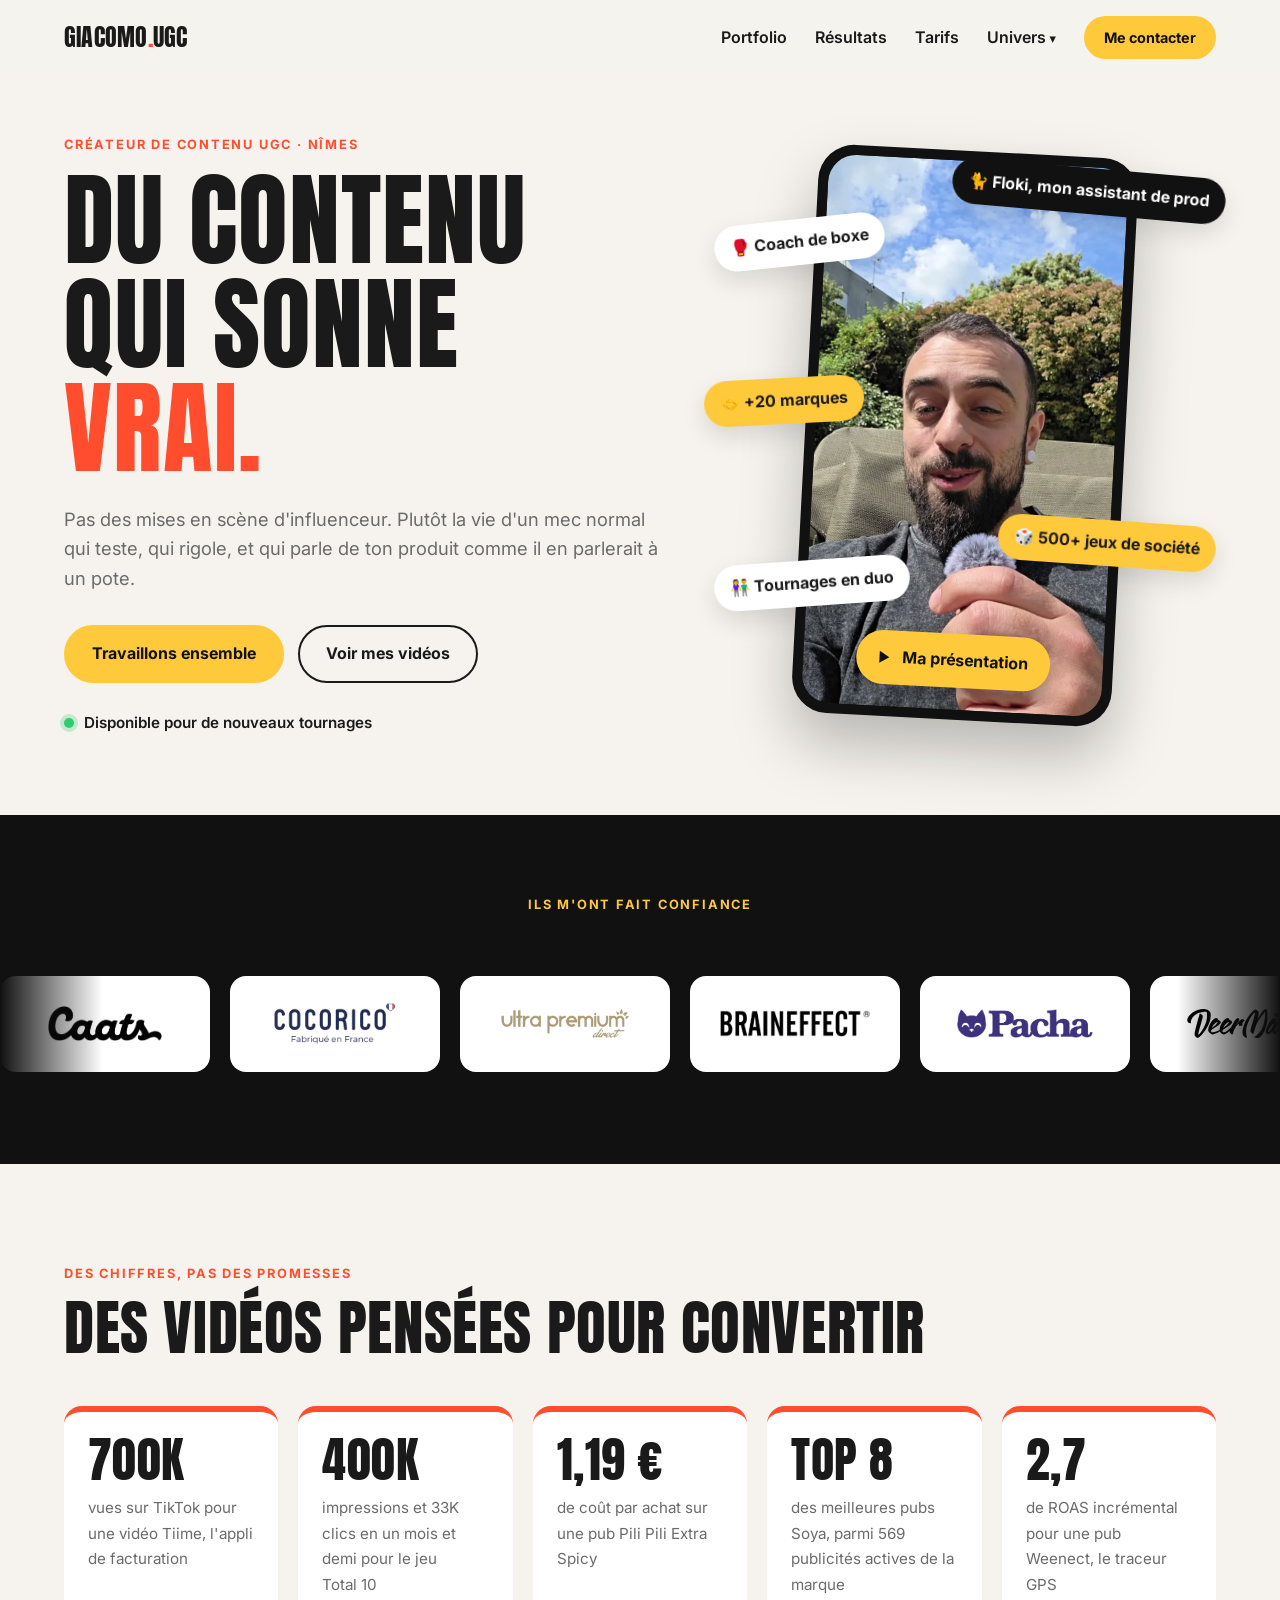
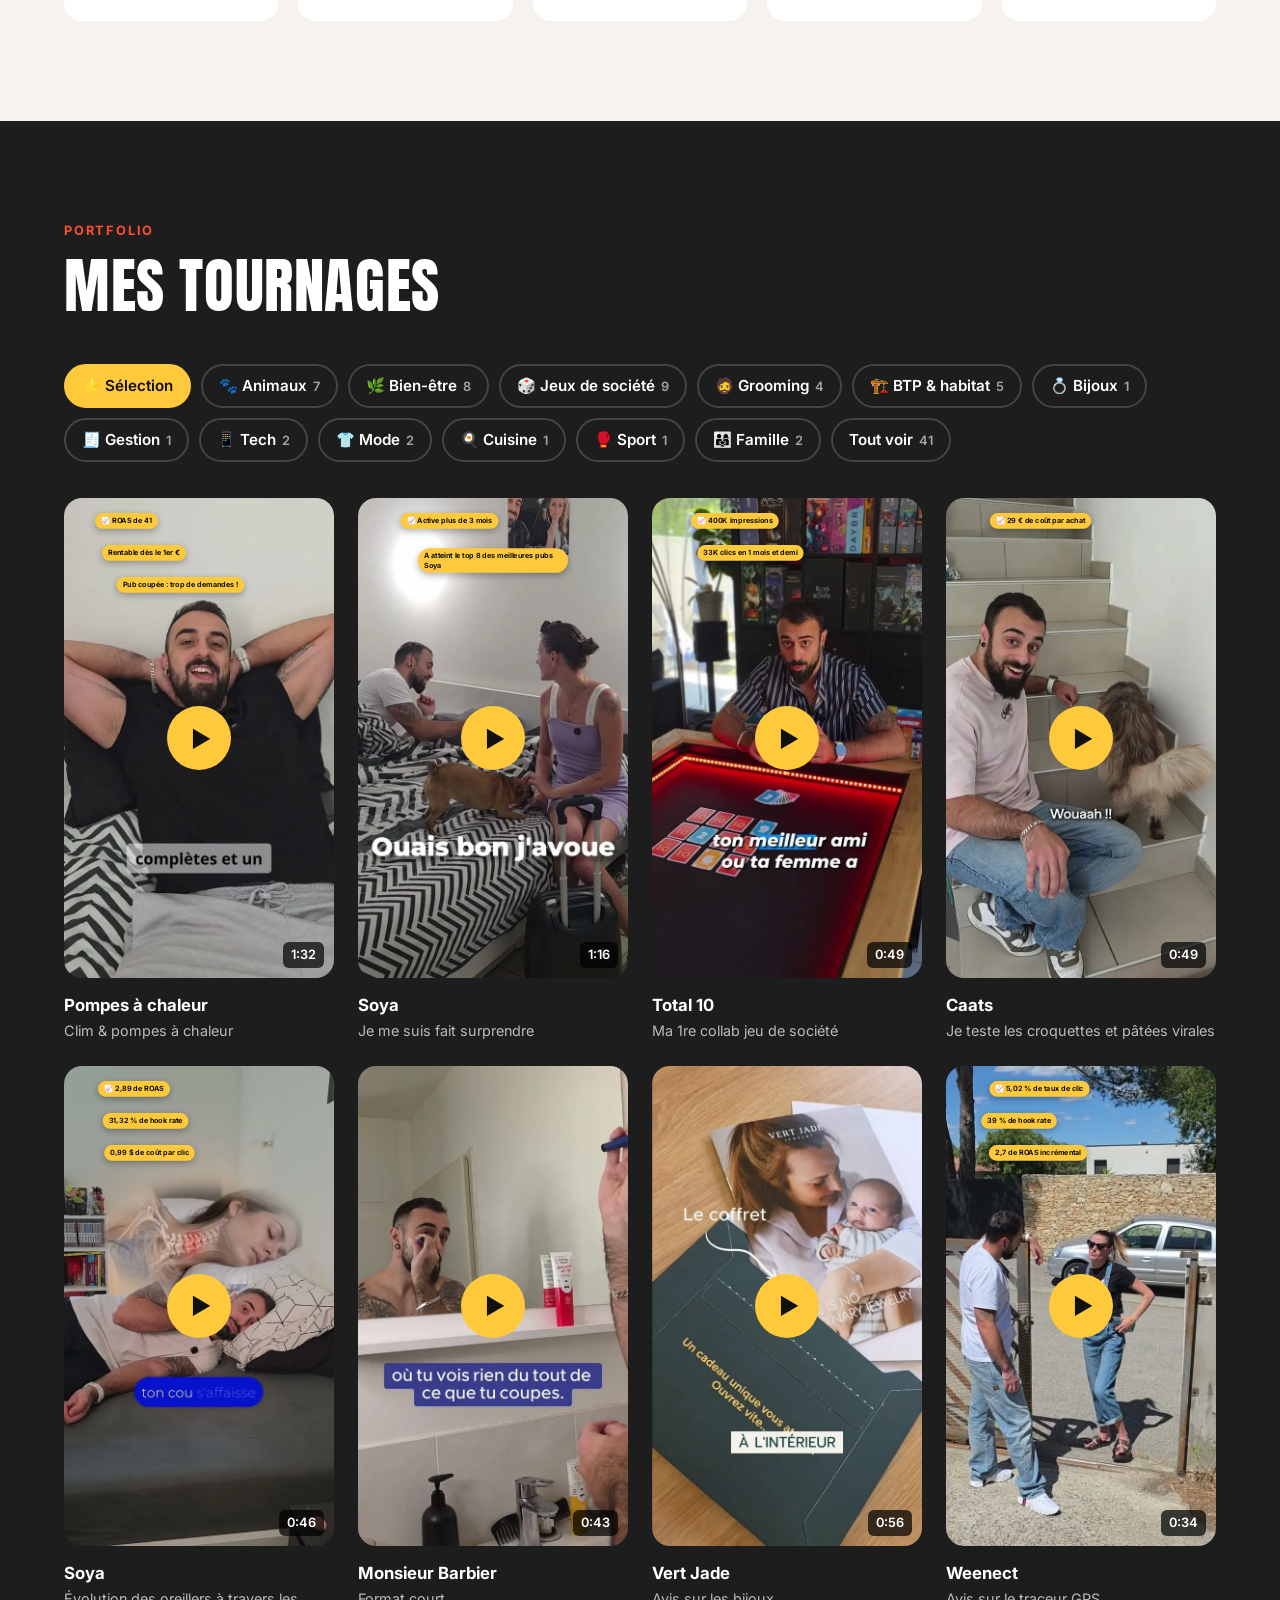
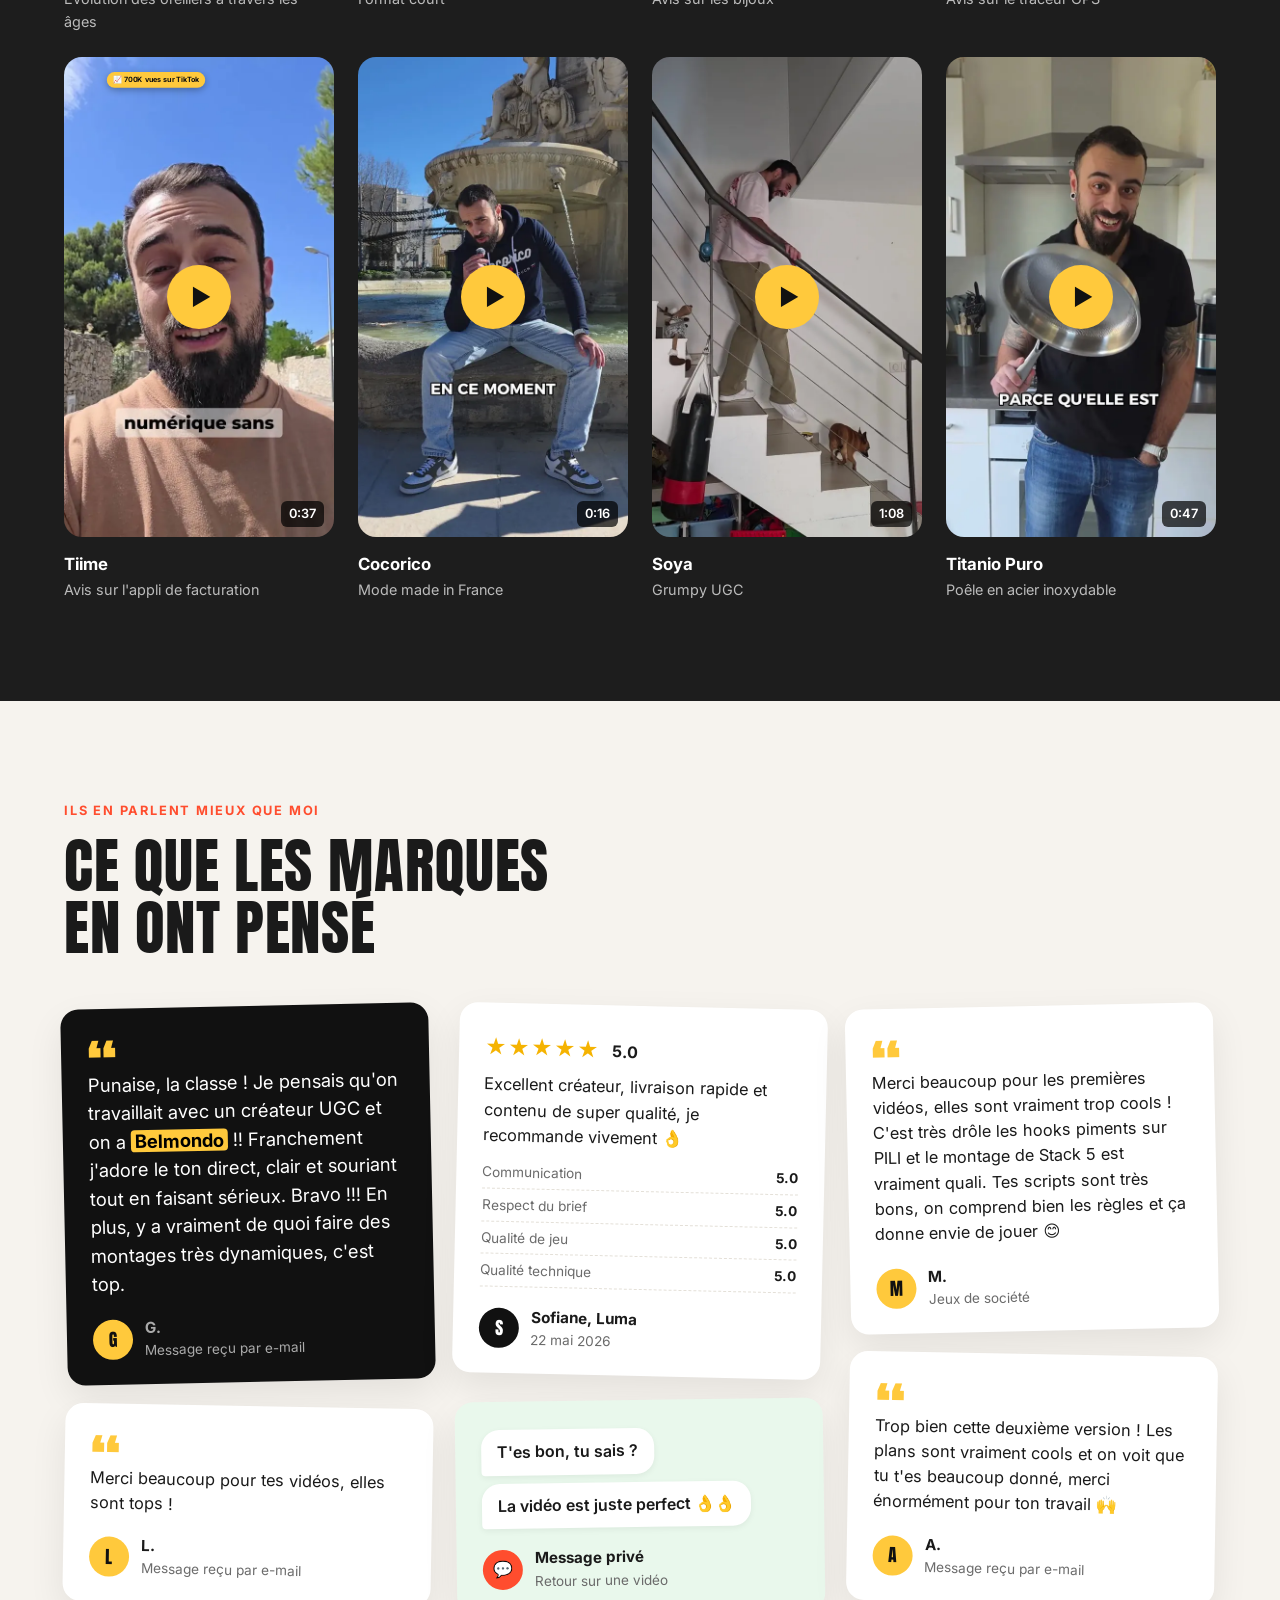
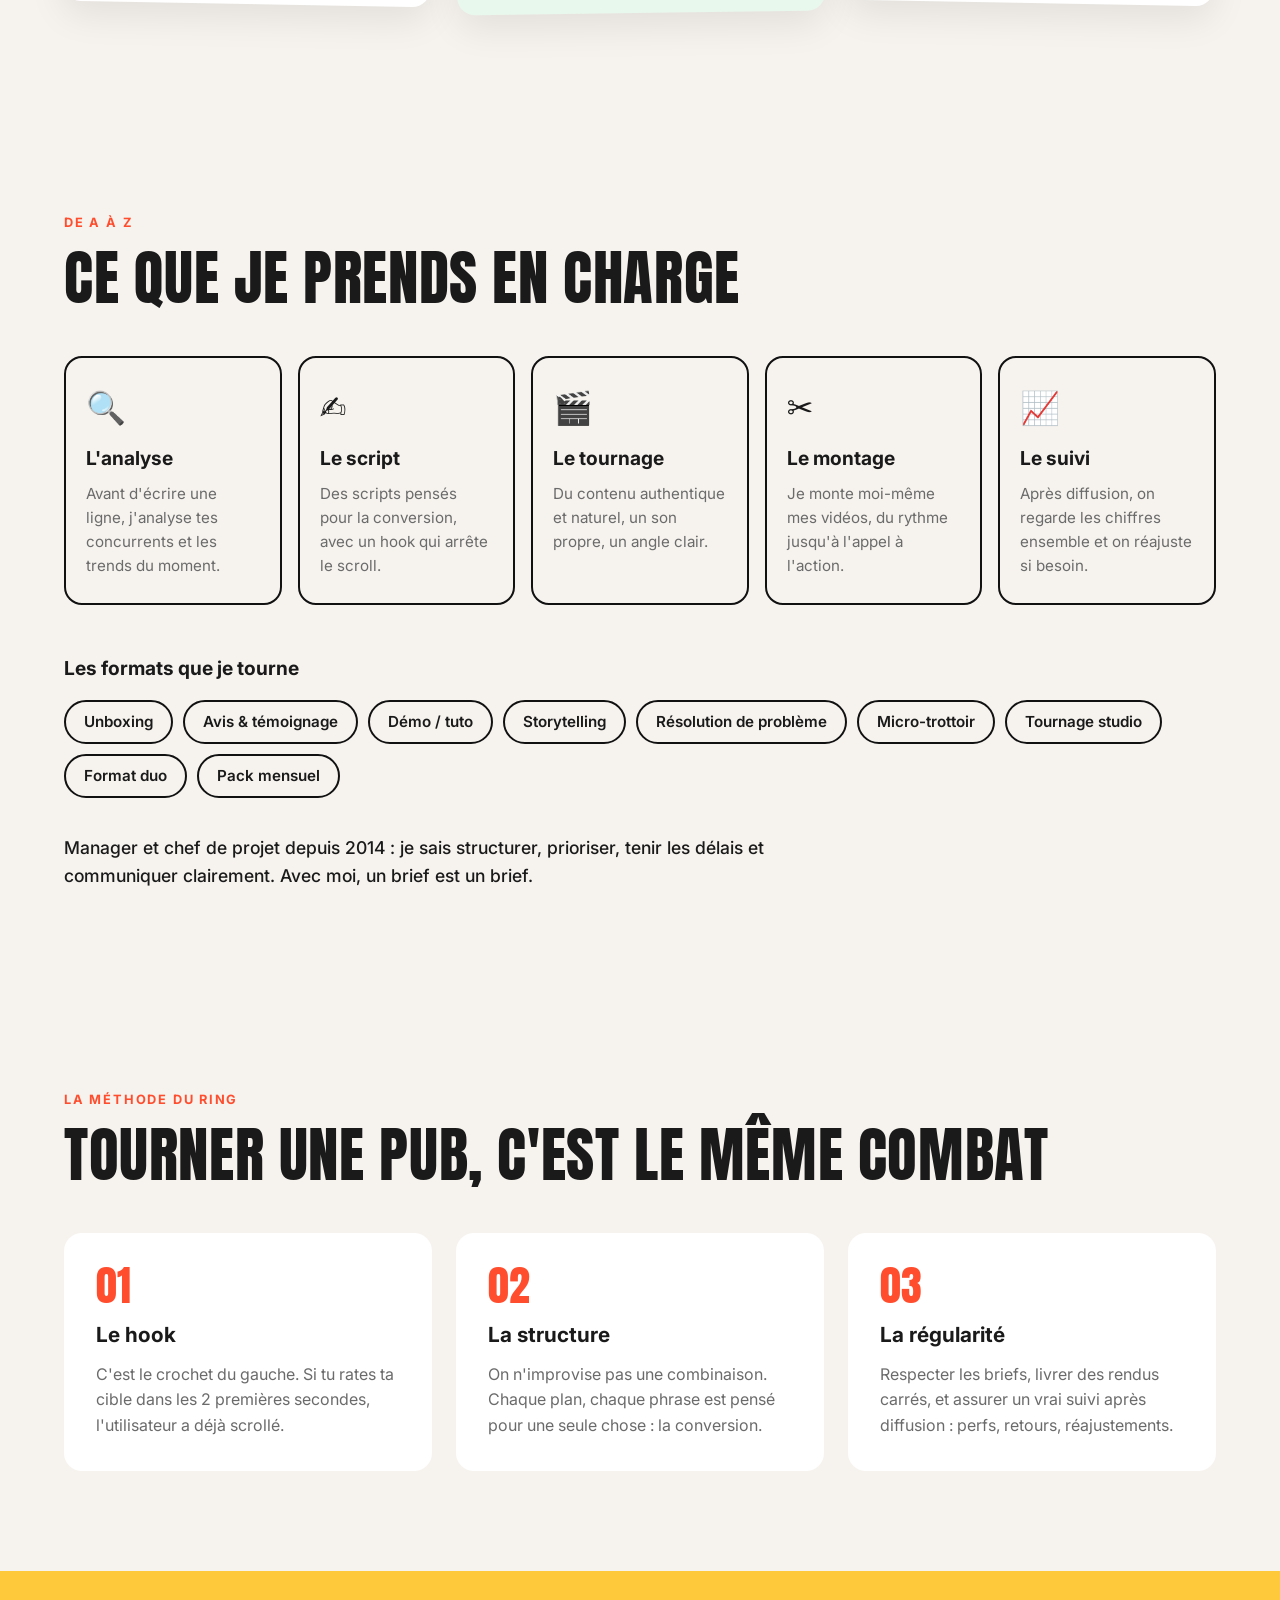
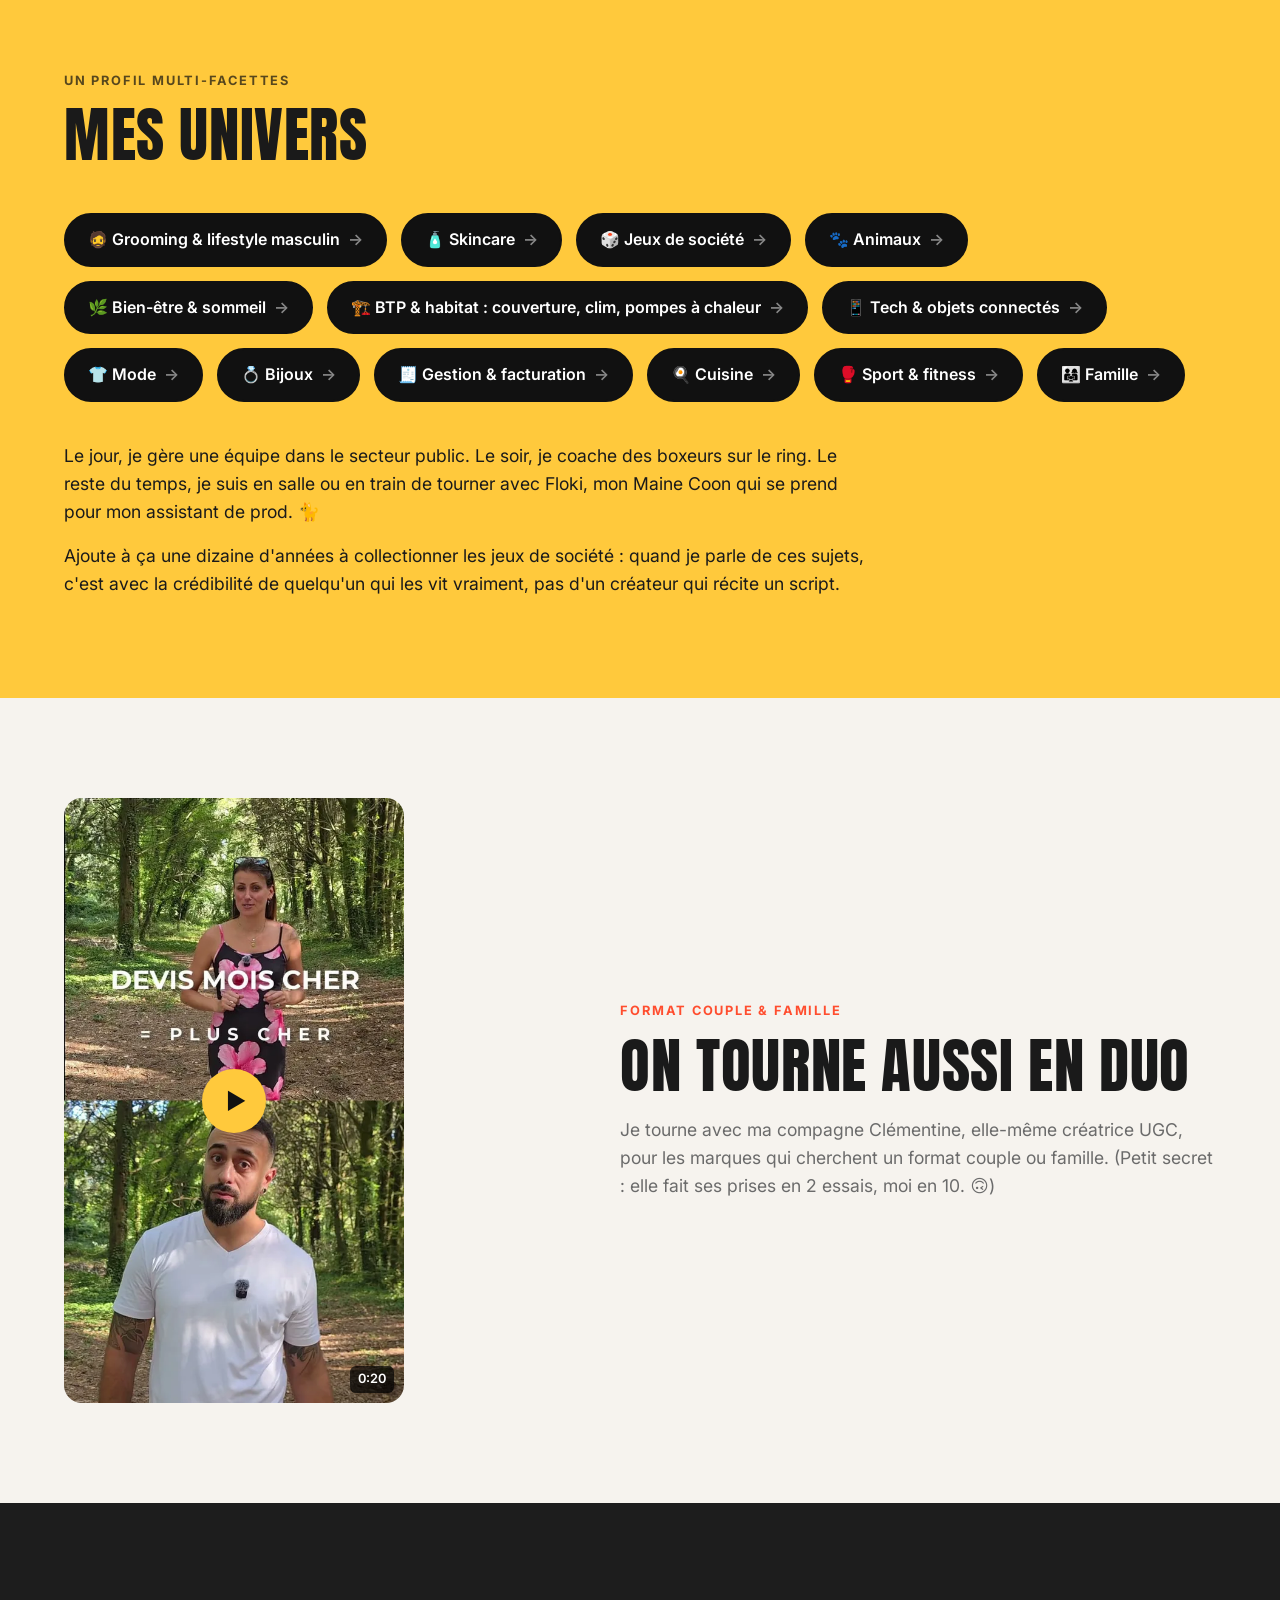
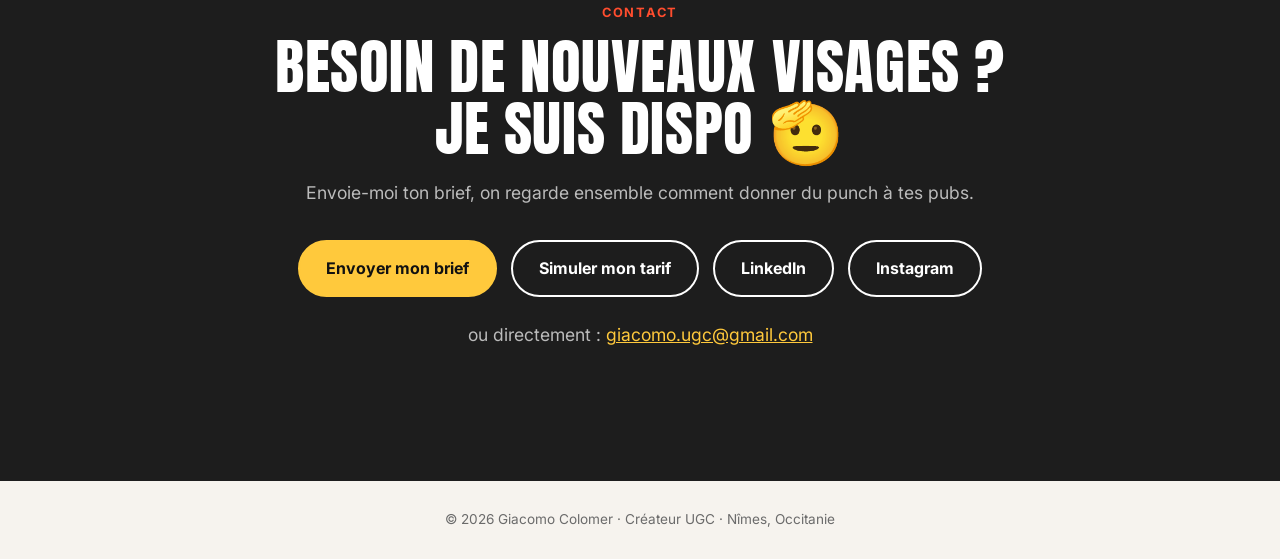
==== commit b410fdea: "Nouvelle page Tarifs : simulateur de prix + demande de devis Co-Authored-By: Claude Opus 5.5 <norepl" ====
--- a/index.html
+++ b/index.html
@@ -48,6 +48,7 @@
     <nav class="nav__links">
       <a href="#portfolio">Portfolio</a>
       <a href="#resultats">Résultats</a>
+      <a href="tarifs">Tarifs</a>
       <!-- Menu déroulant : la liste est remplie en JS à partir des filtres du portfolio -->
       <div class="nav__univers">
         <button class="nav__univers-bouton" aria-expanded="false" aria-controls="menu-univers">Univers <span aria-hidden="true">▾</span></button>
@@ -700,6 +701,7 @@
       <p>Envoie-moi ton brief, on regarde ensemble comment donner du punch à tes pubs.</p>
       <div class="hero__cta">
         <a href="#contact" class="btn" data-contact>Envoyer mon brief</a>
+        <a href="tarifs" class="btn btn--ghost">Simuler mon tarif</a>
         <a href="https://www.linkedin.com/in/giacomo-colomer-5927a3399/" class="btn btn--ghost" target="_blank" rel="noopener">LinkedIn</a>
         <a href="https://www.instagram.com/giacomo_ugc/" class="btn btn--ghost" target="_blank" rel="noopener">Instagram</a>
       </div>
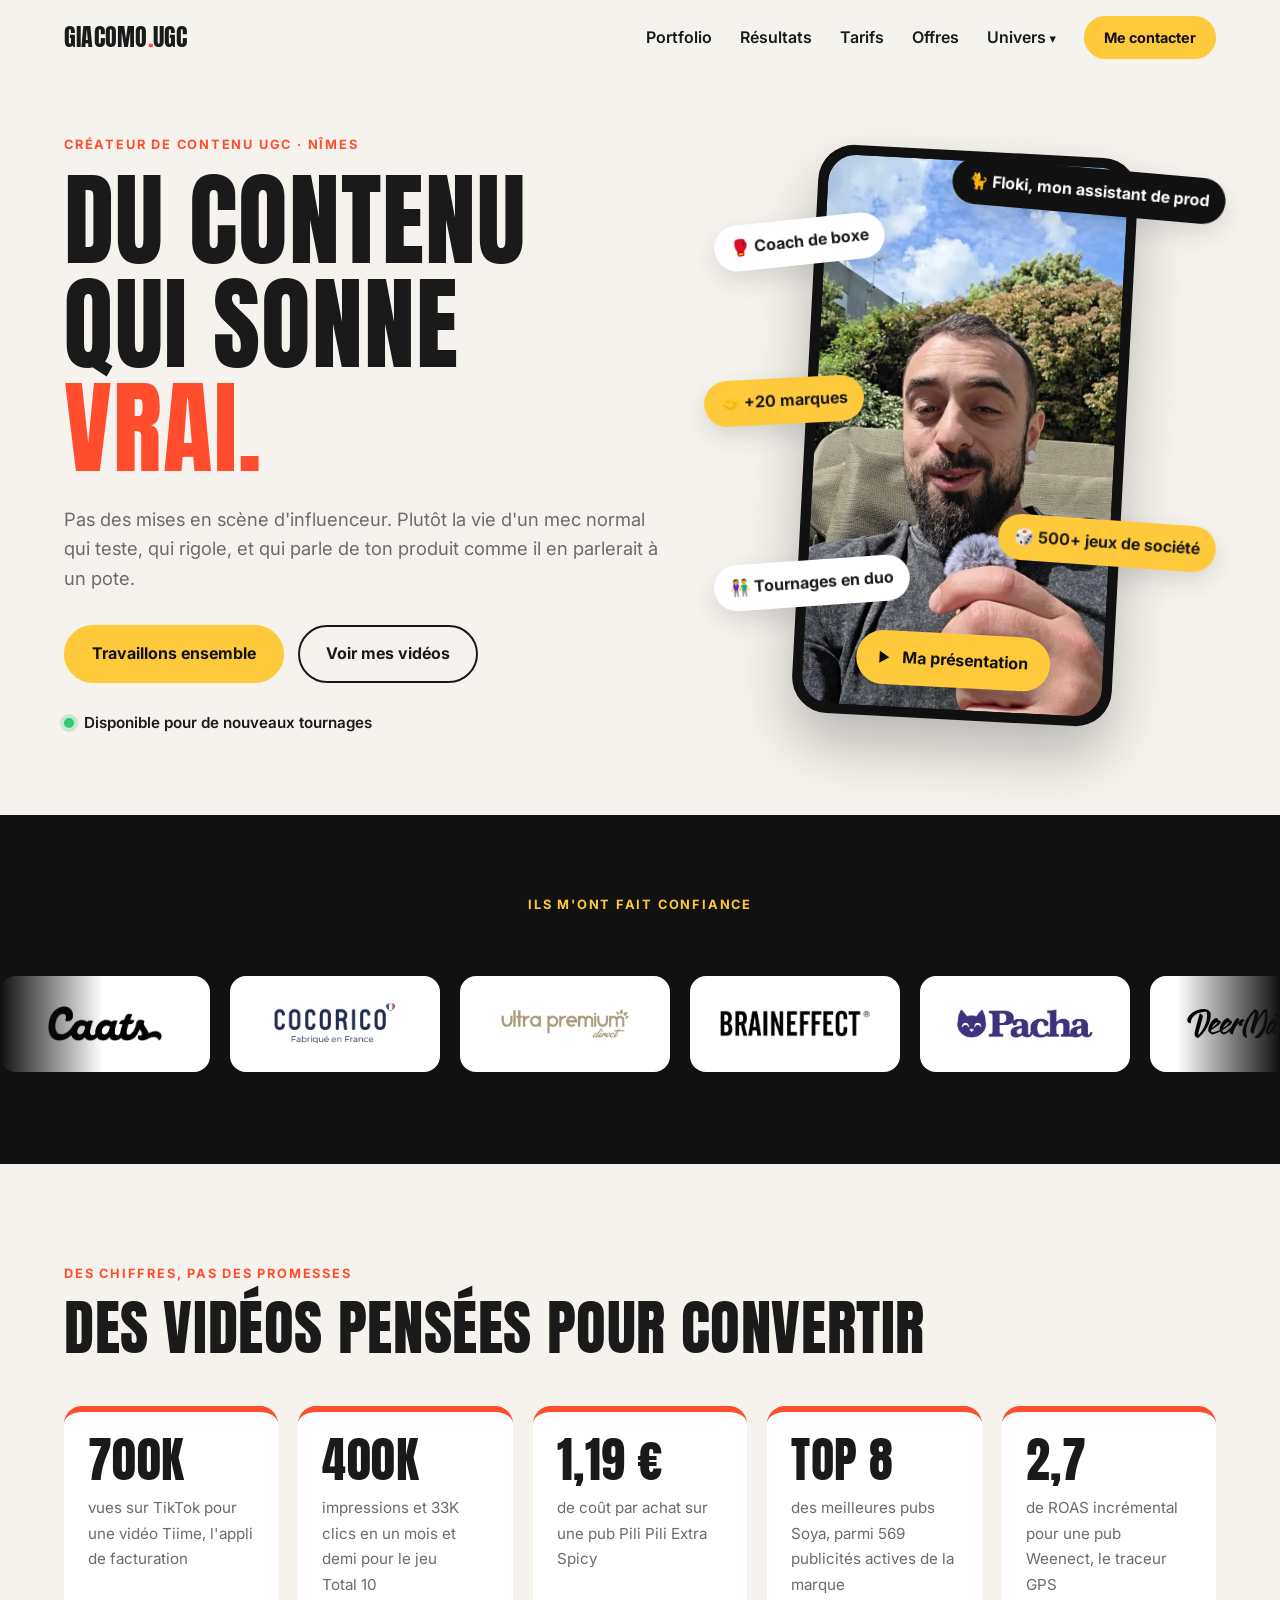
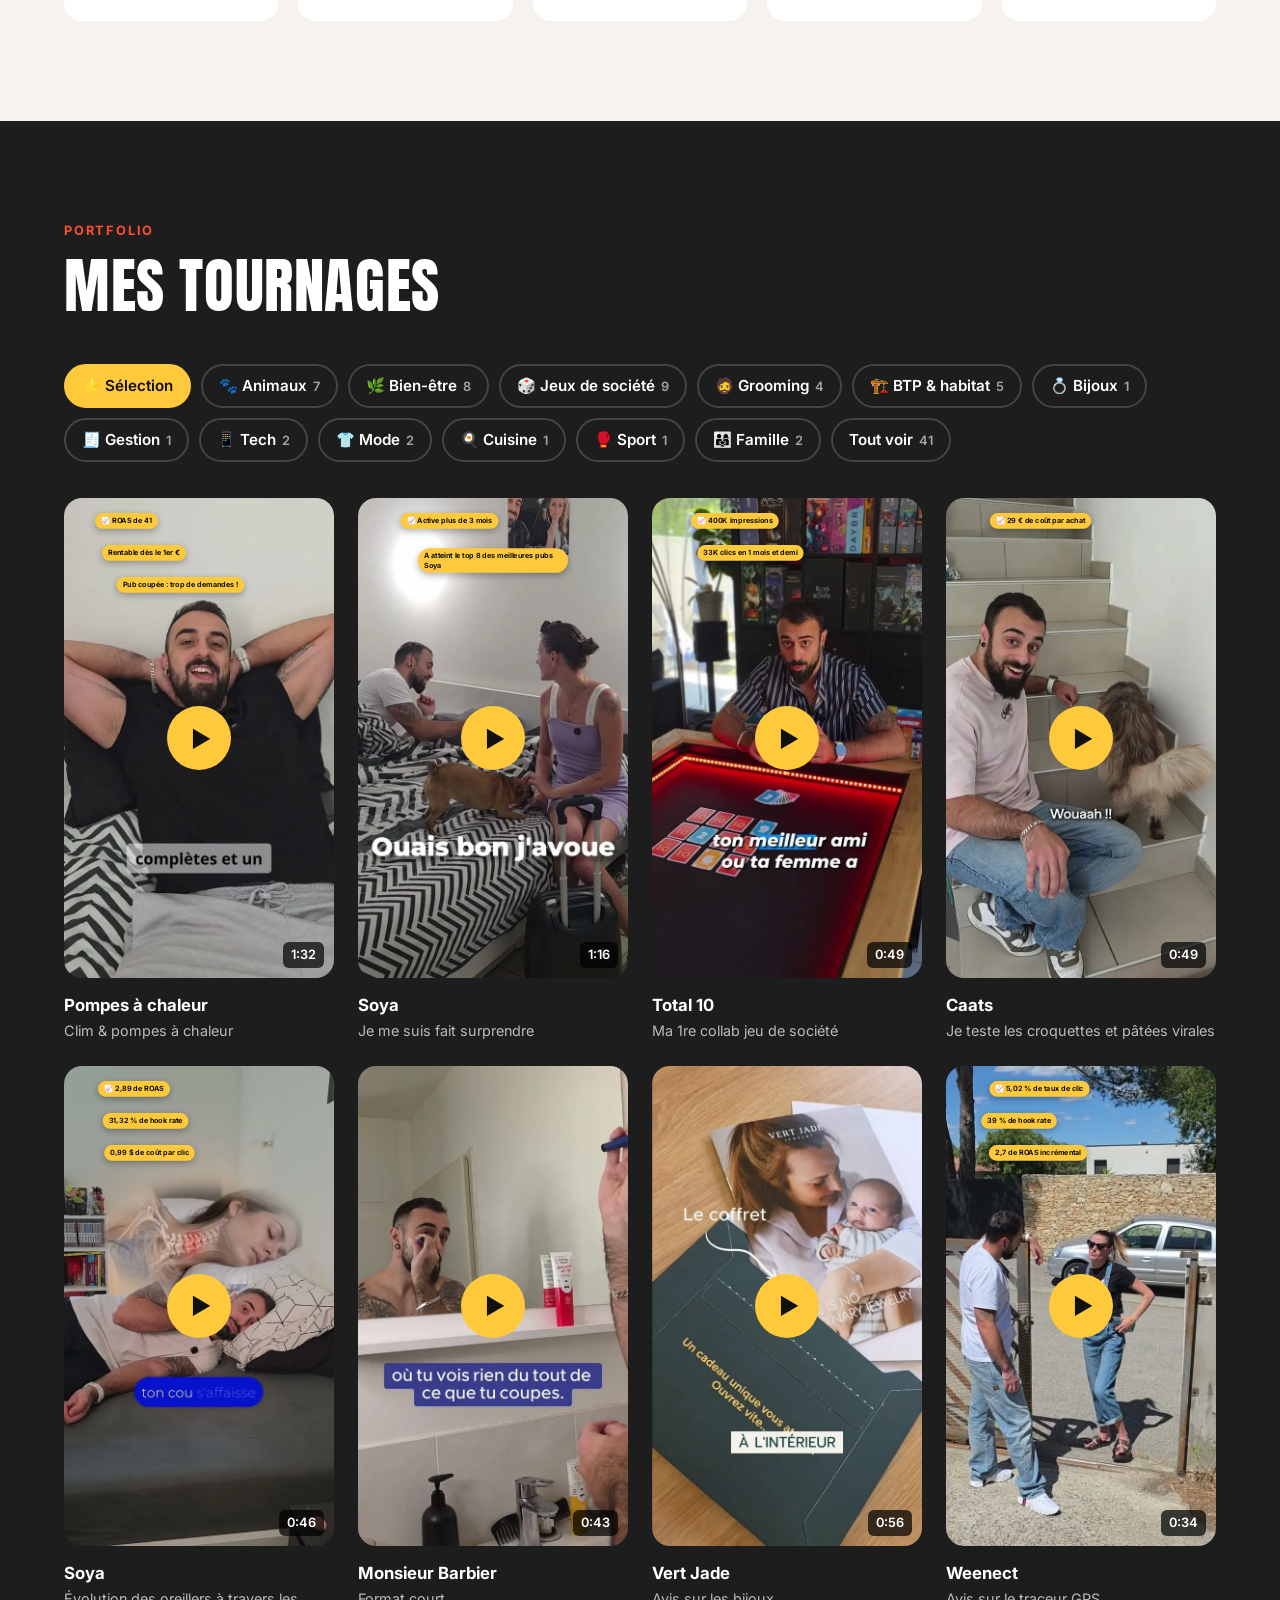
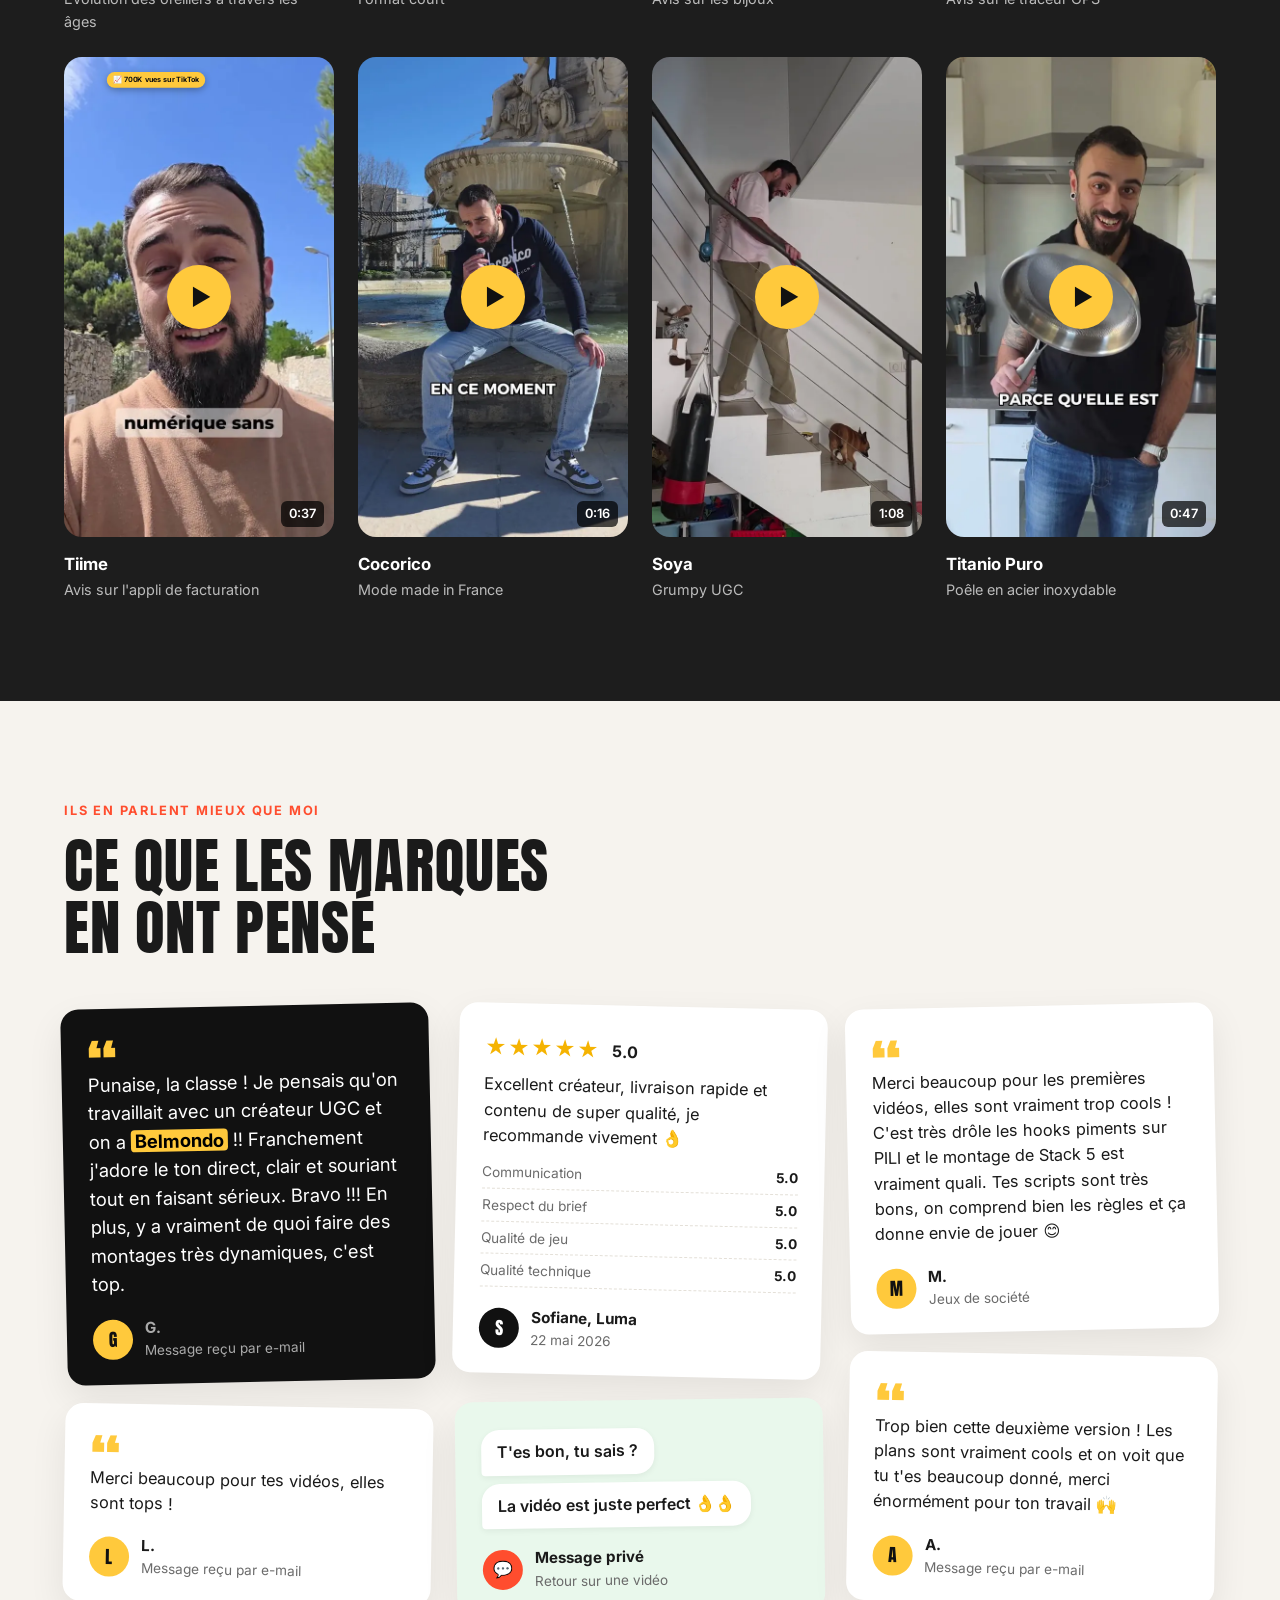
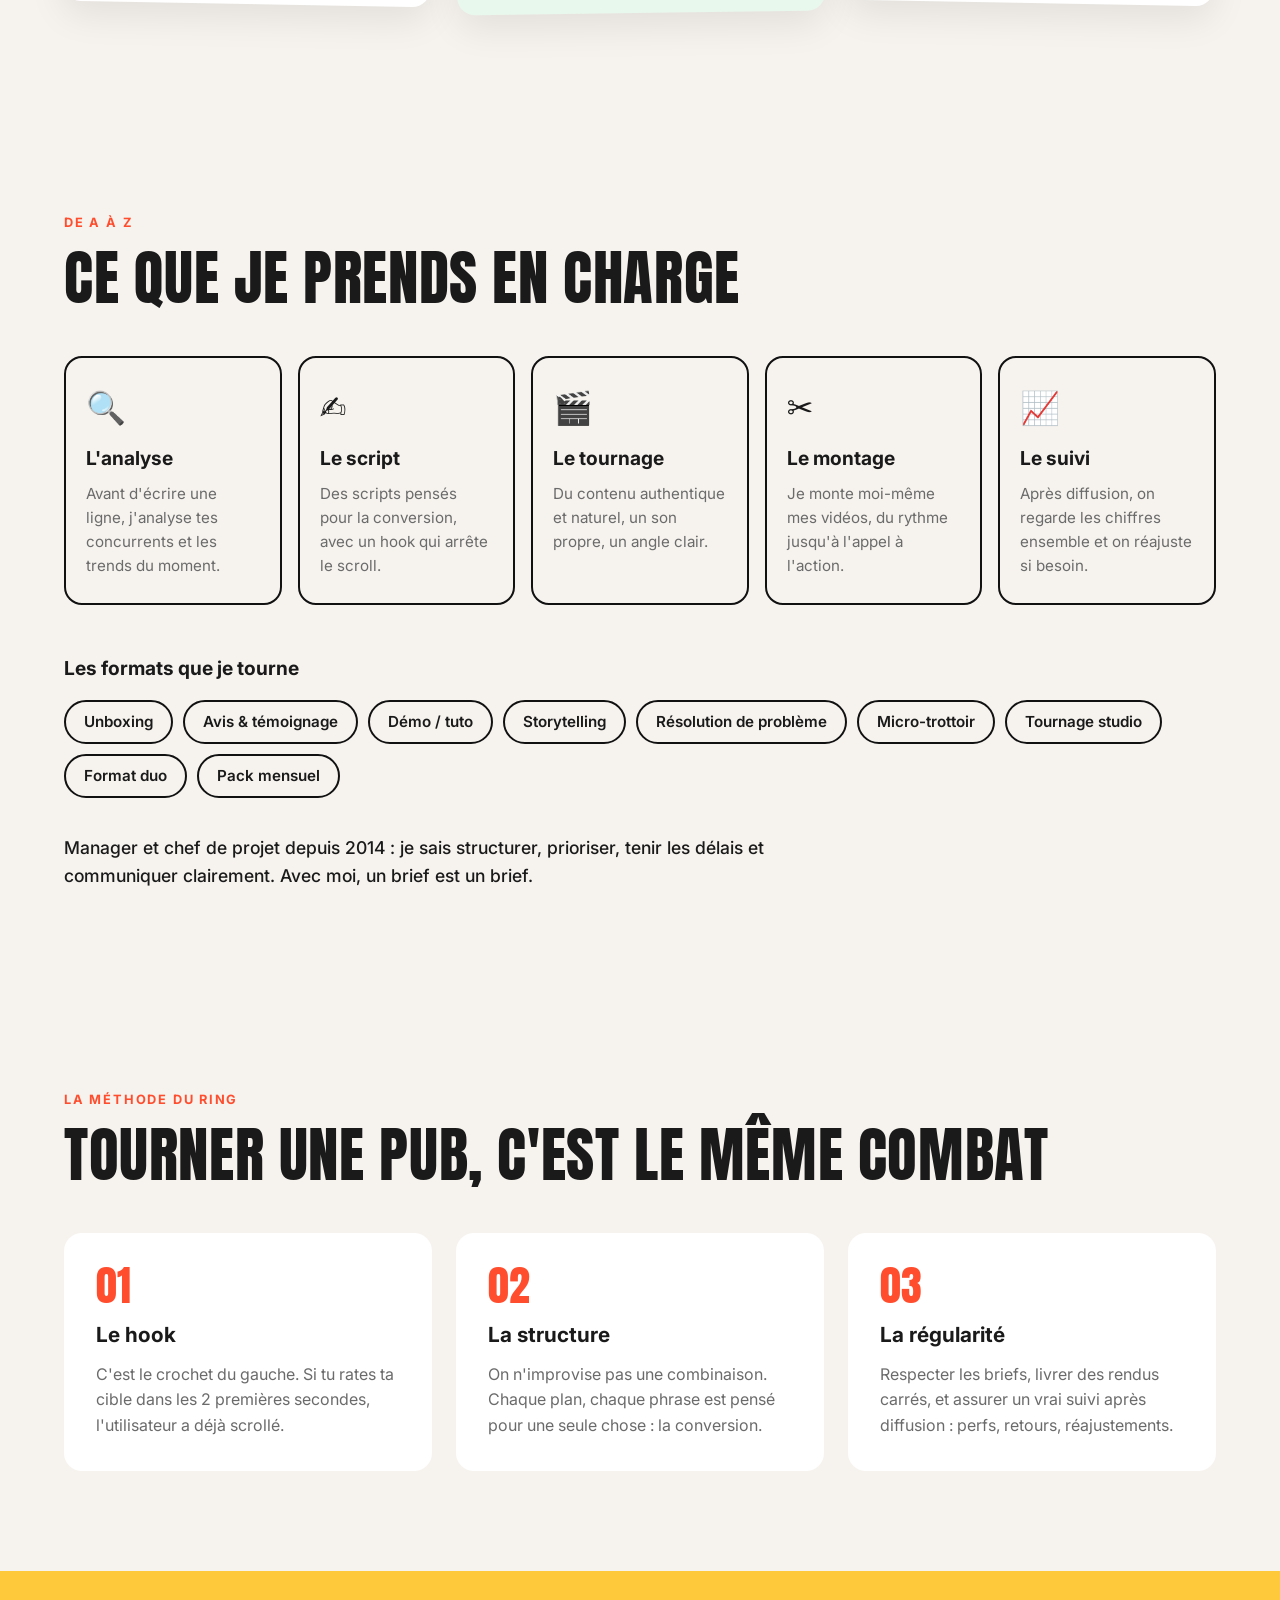
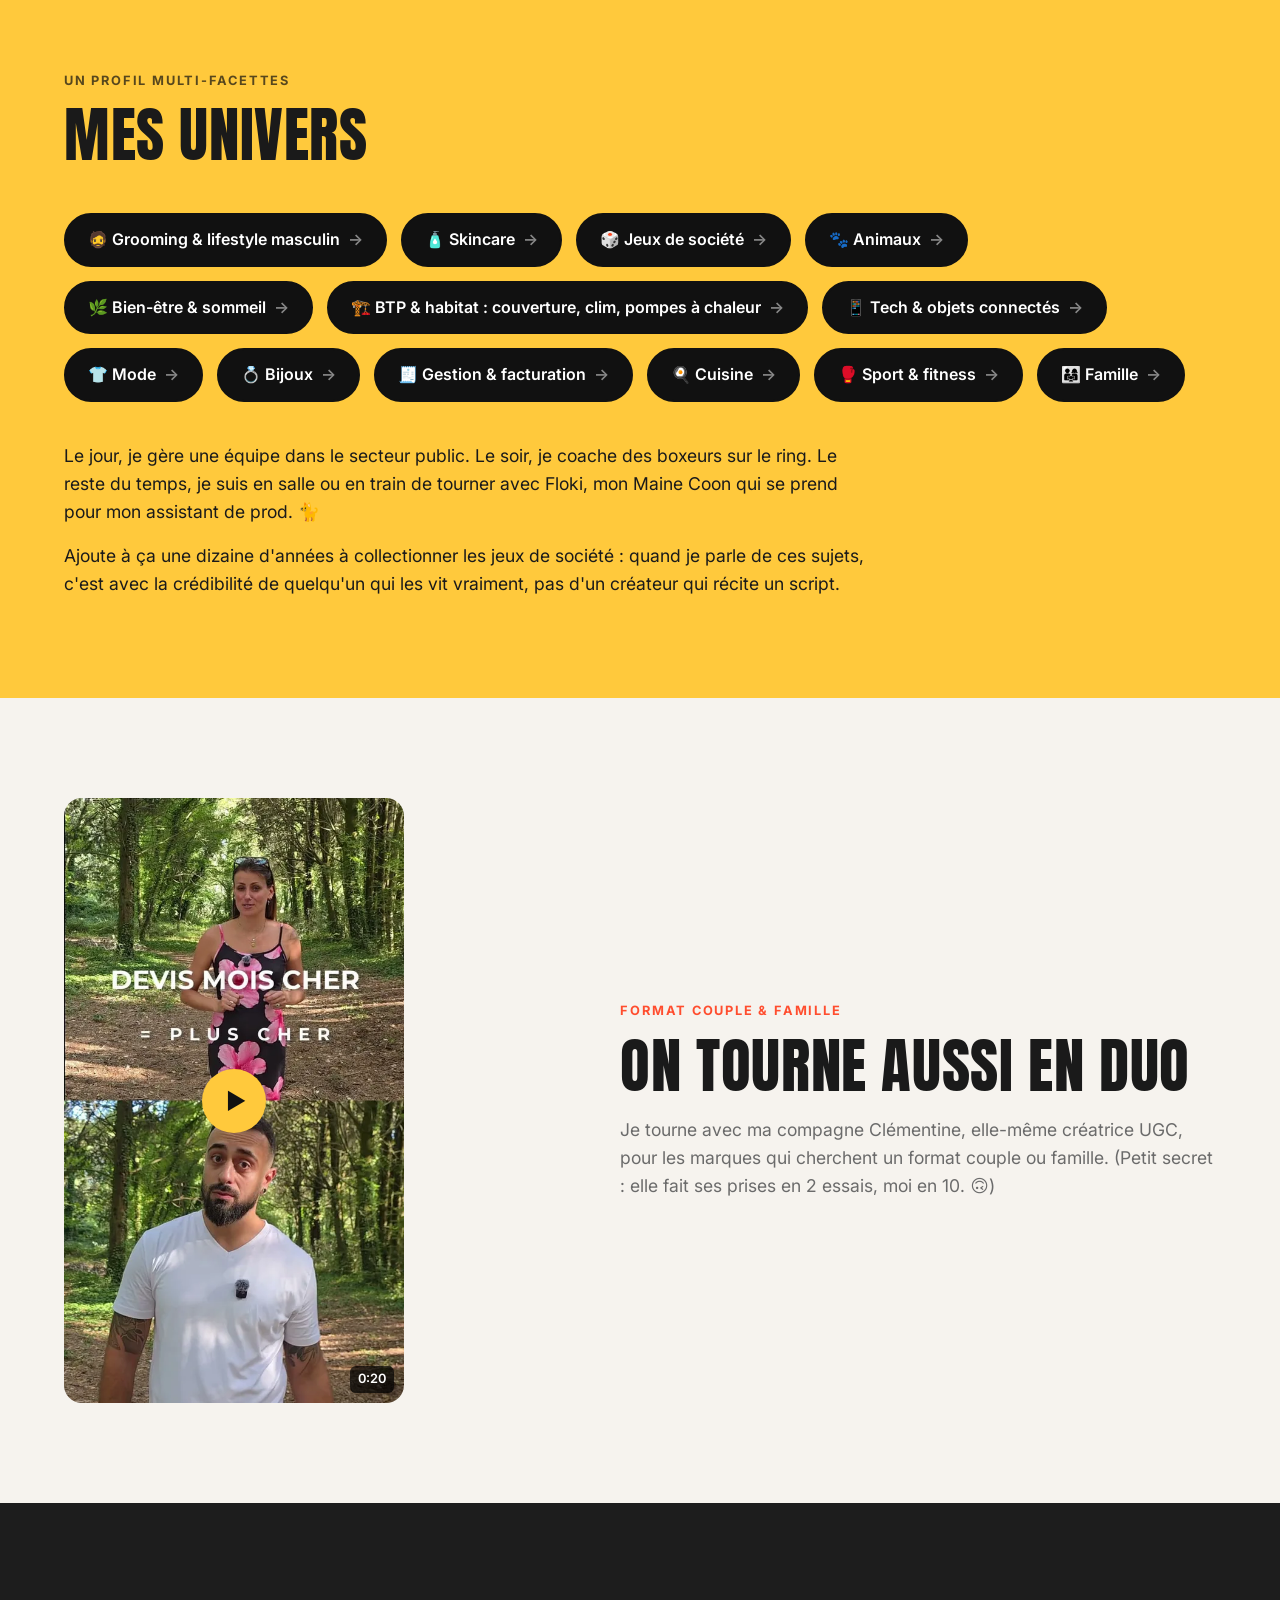
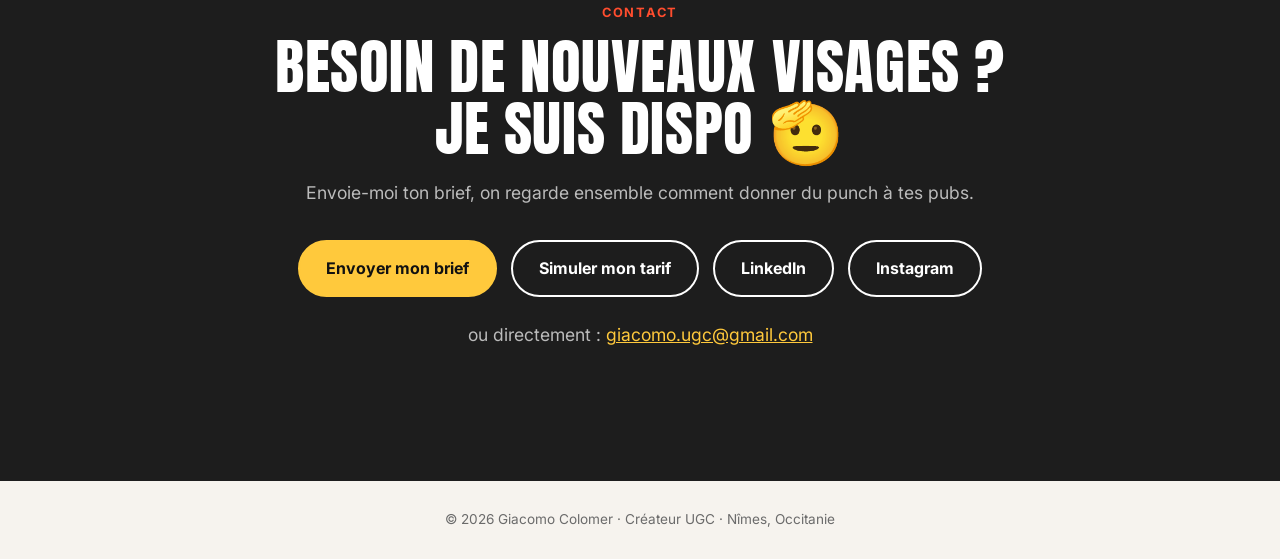
==== commit a9577d3b: "Nouvelle page Offres : quiz « Choisis ton combat » + 5 parcours Co-Authored-By: Claude Opus 5.5 <nor" ====
--- a/index.html
+++ b/index.html
@@ -49,6 +49,7 @@
       <a href="#portfolio">Portfolio</a>
       <a href="#resultats">Résultats</a>
       <a href="tarifs">Tarifs</a>
+      <a href="offres">Offres</a>
       <!-- Menu déroulant : la liste est remplie en JS à partir des filtres du portfolio -->
       <div class="nav__univers">
         <button class="nav__univers-bouton" aria-expanded="false" aria-controls="menu-univers">Univers <span aria-hidden="true">▾</span></button>
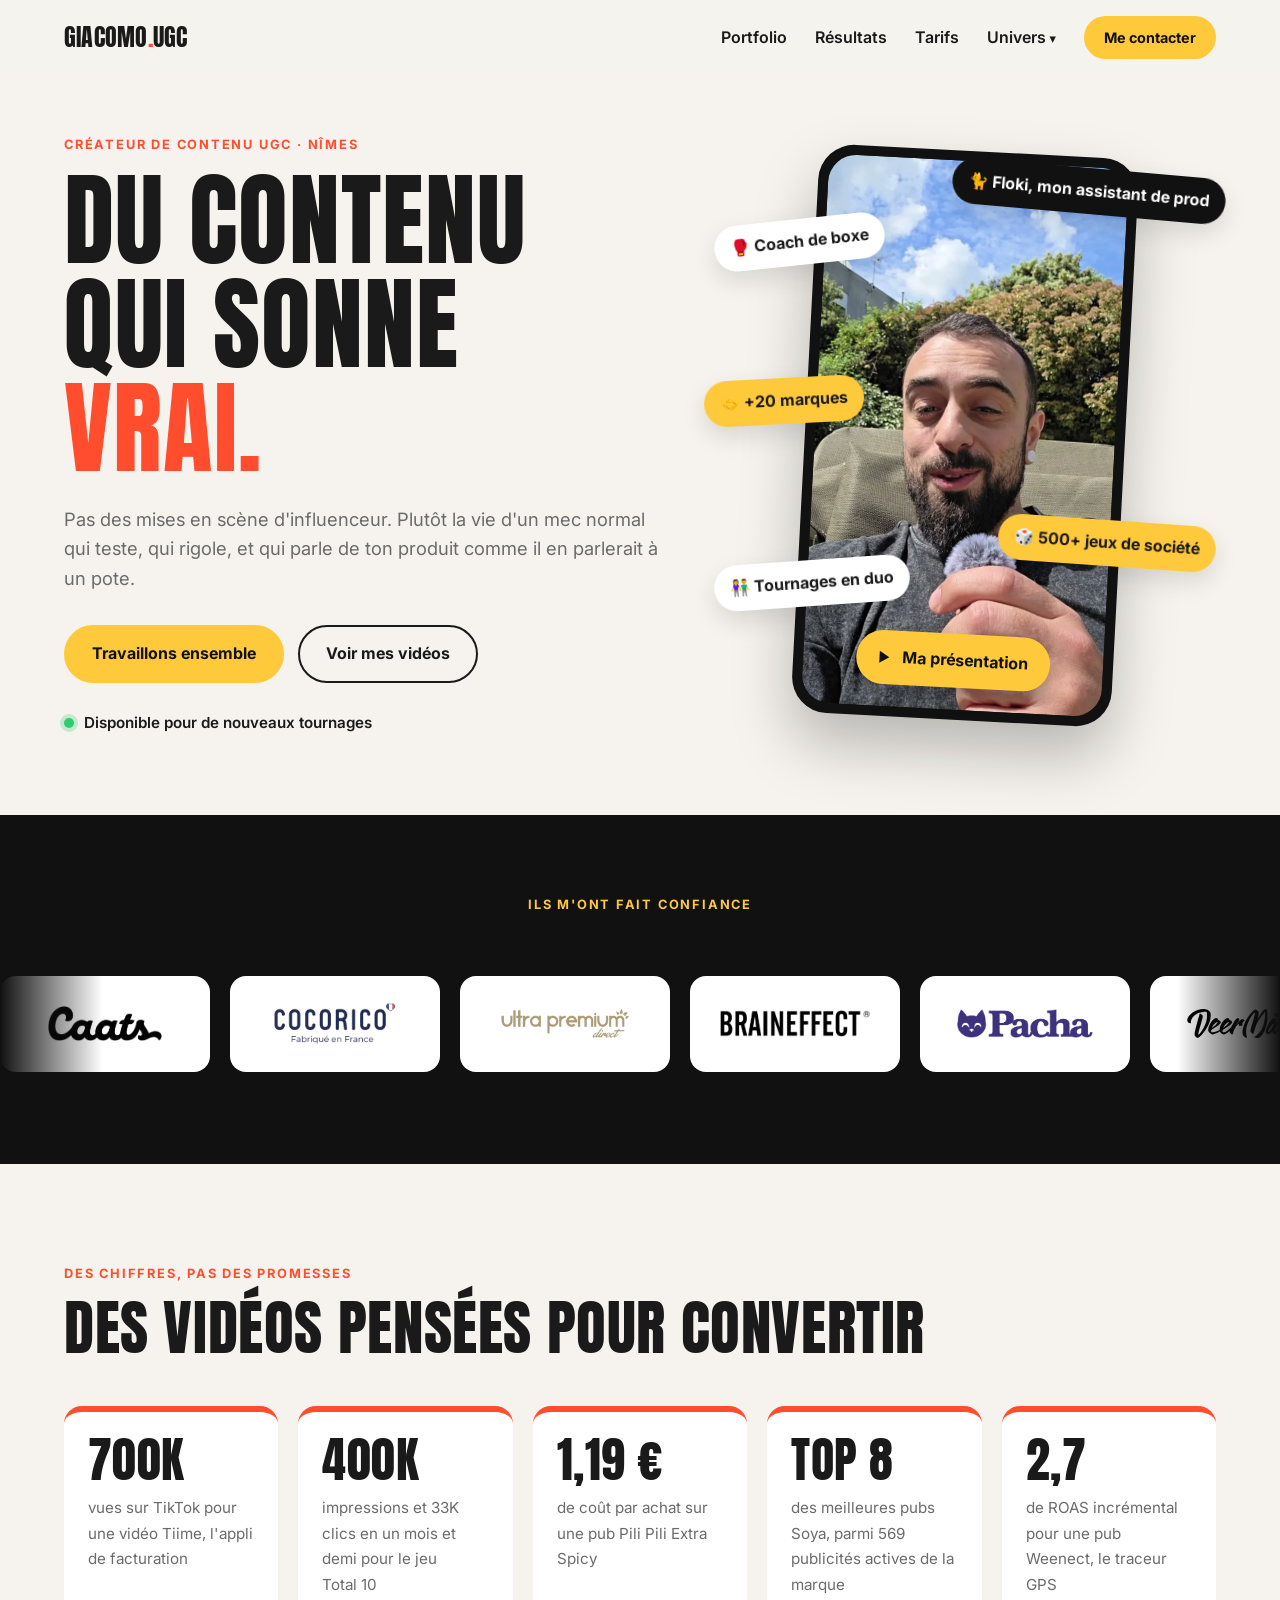
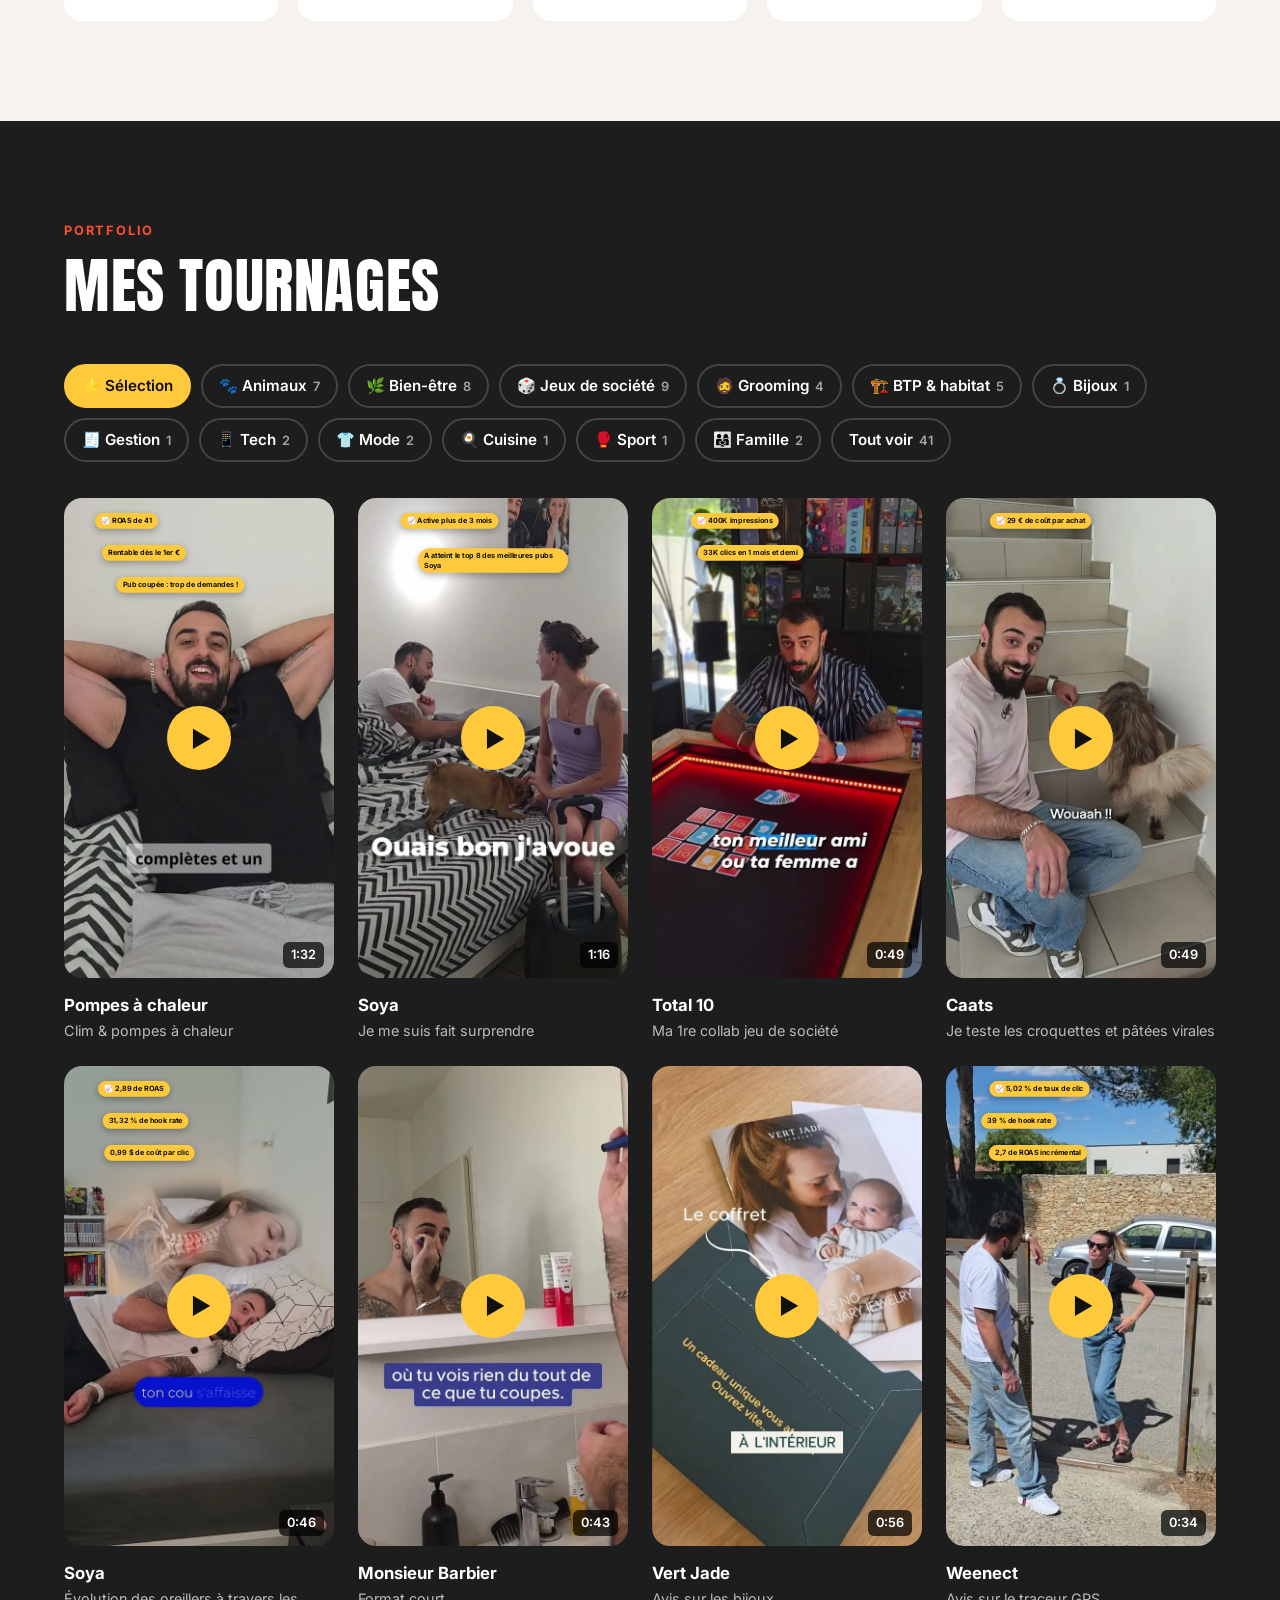
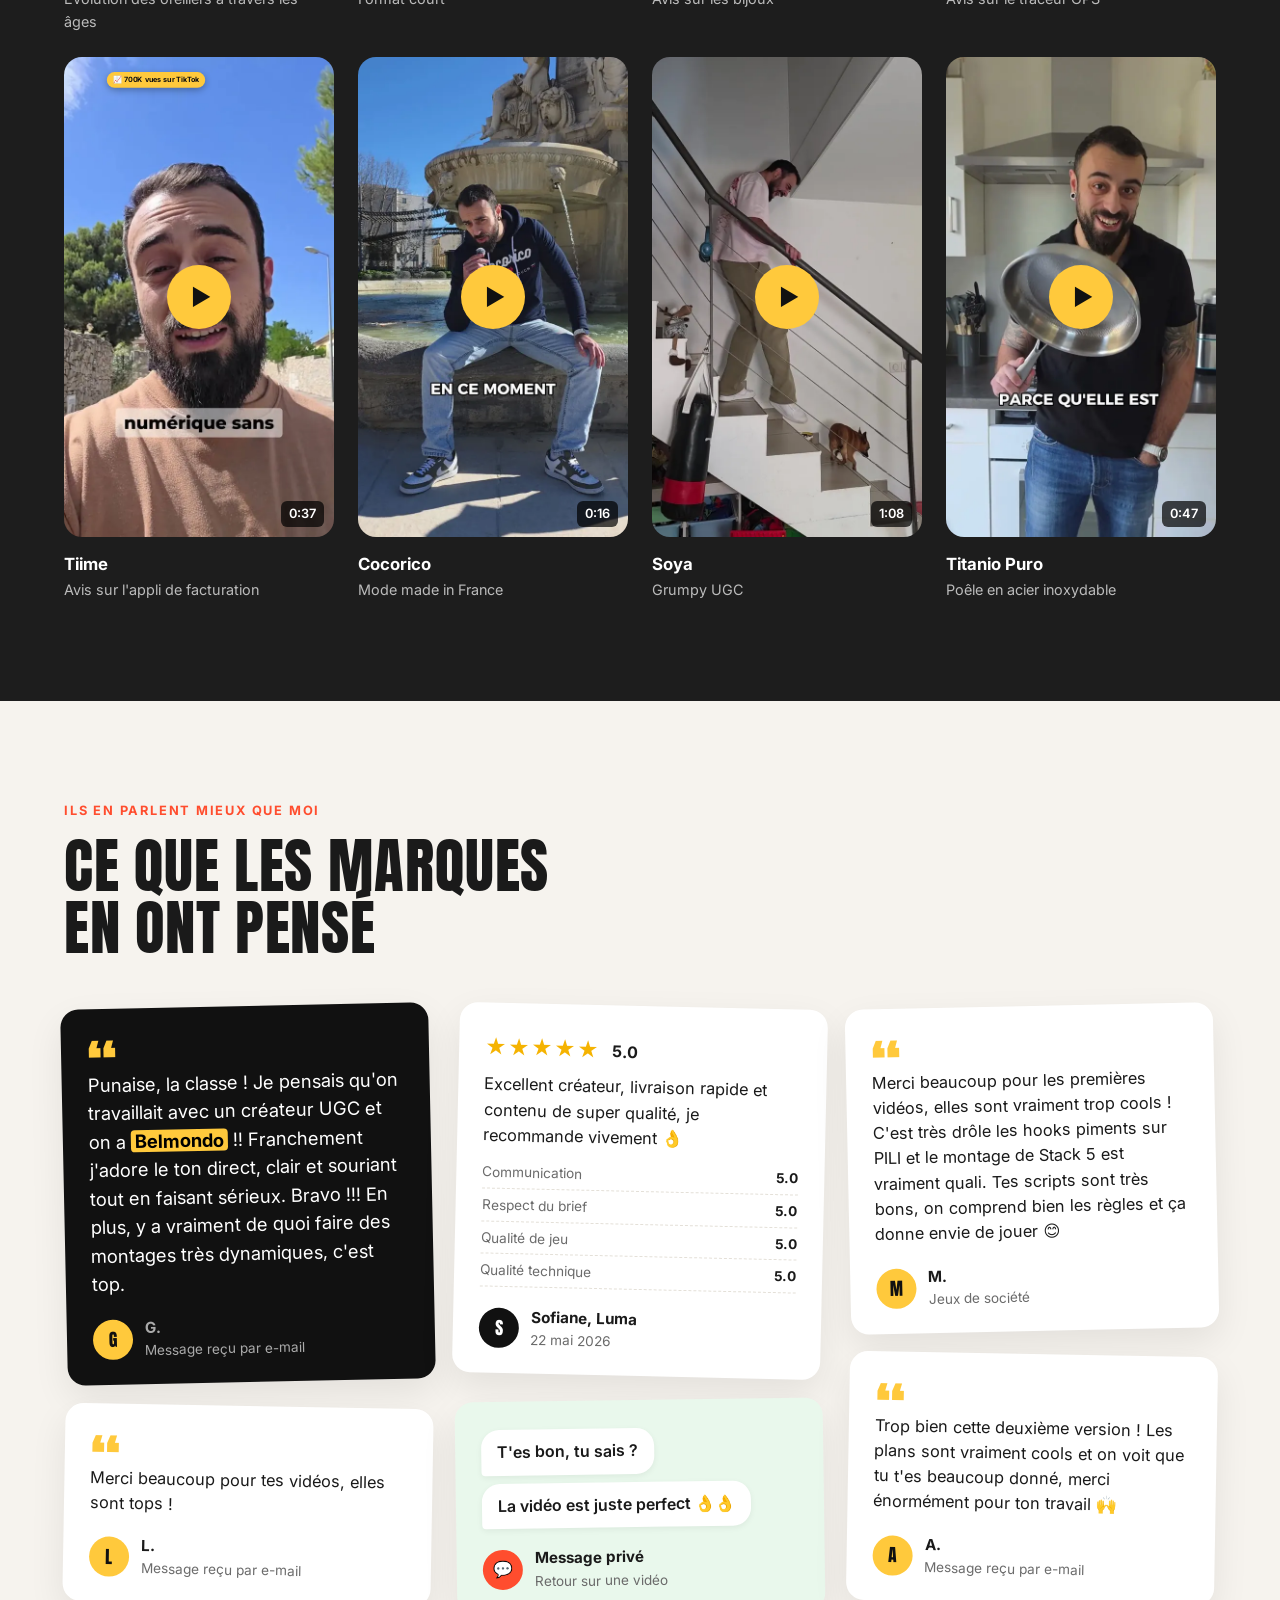
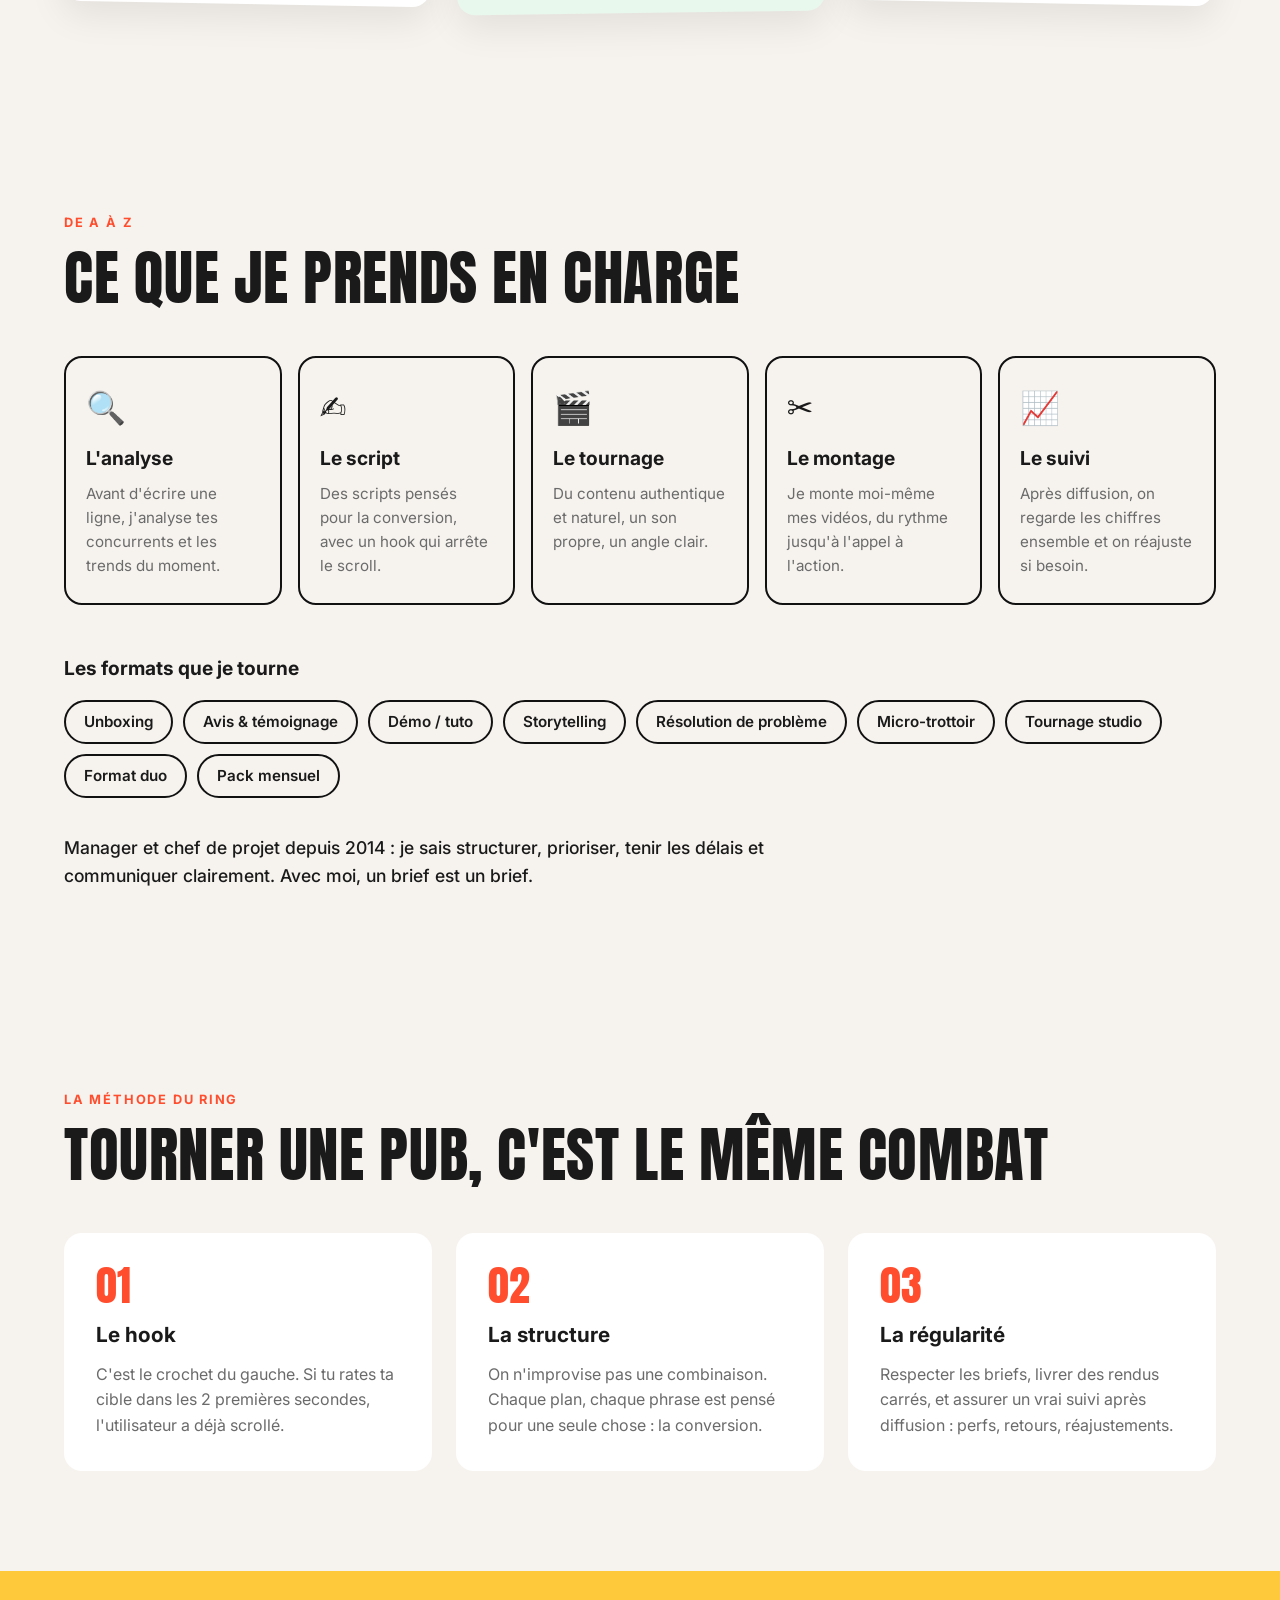
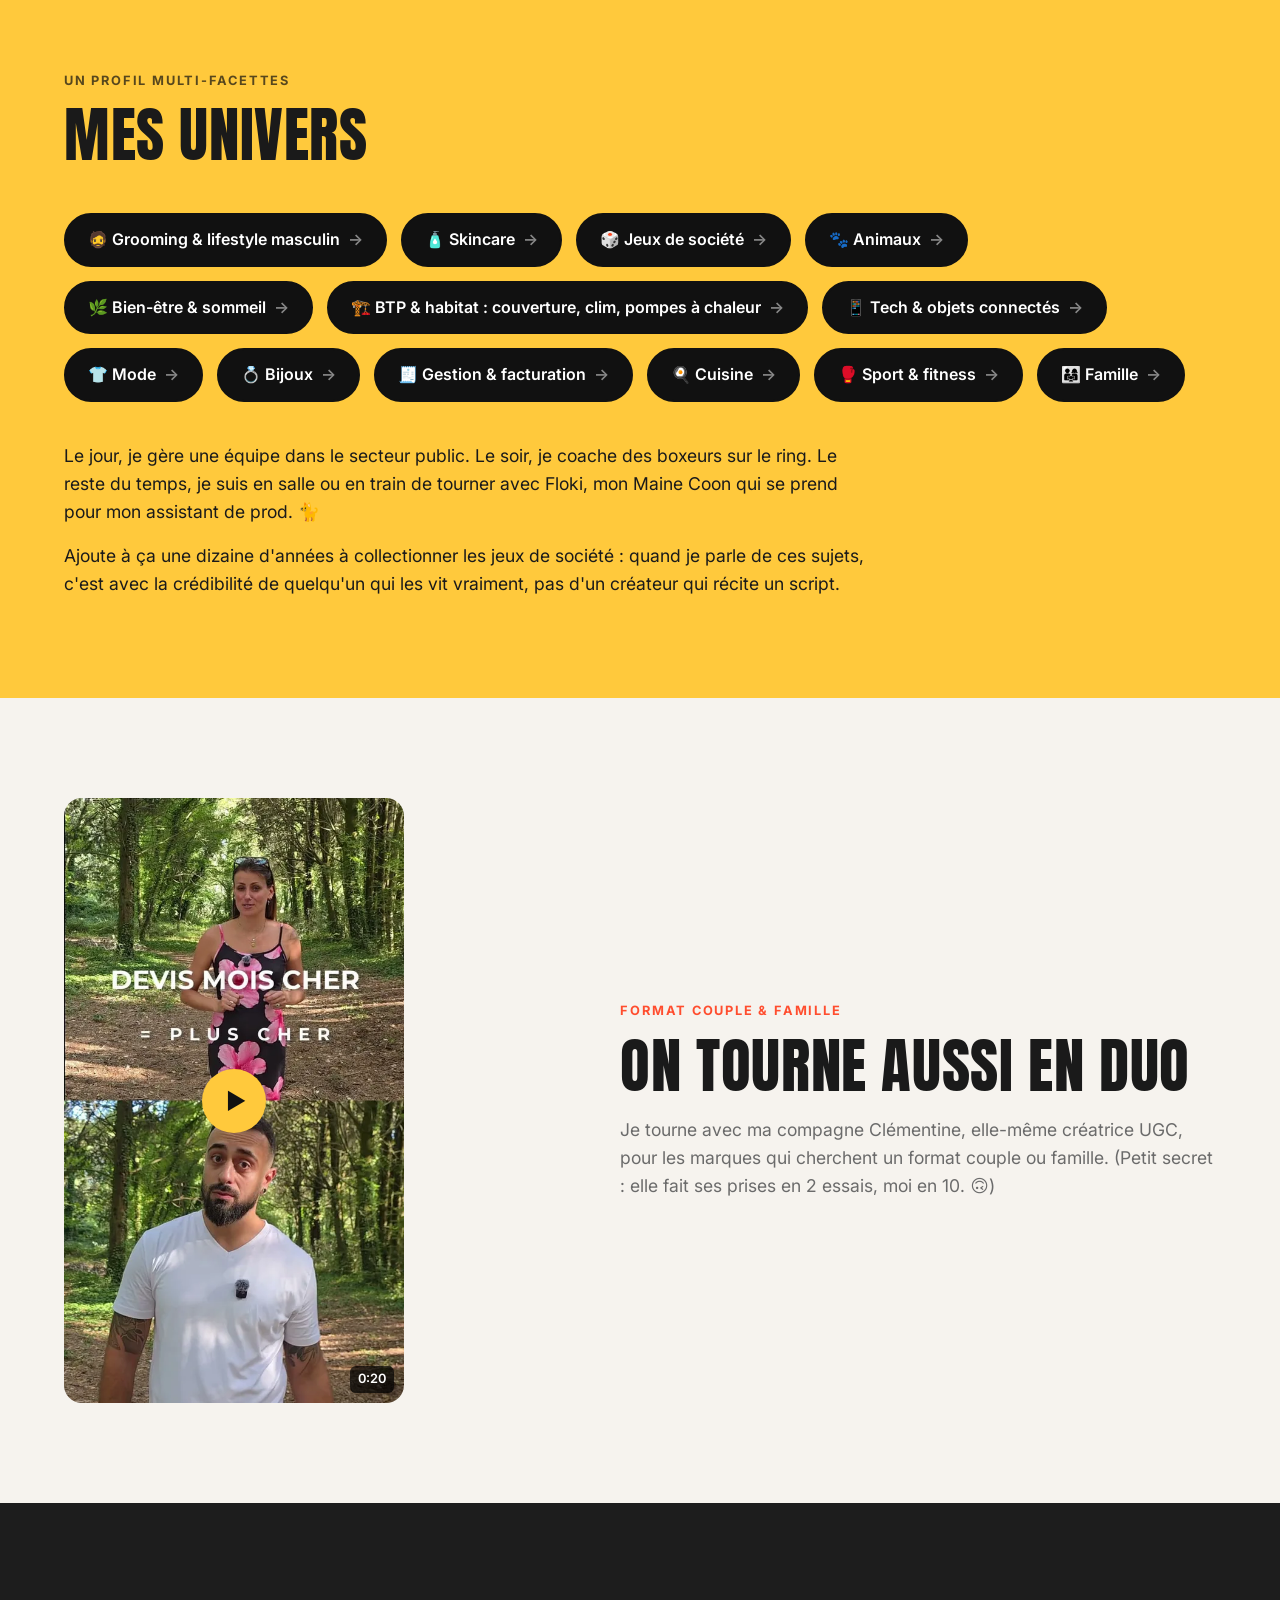
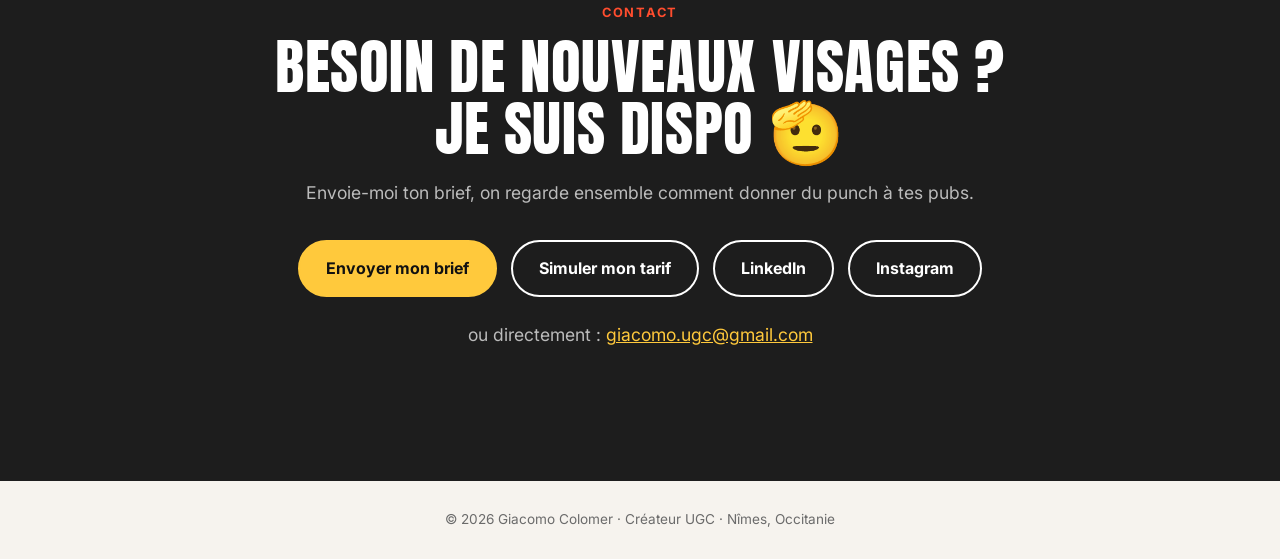
==== commit af2732ed: "Retrait de la page Offres (mise de côté pour l'instant) La page reste récupérable dans l'historique " ====
--- a/index.html
+++ b/index.html
@@ -49,7 +49,6 @@
       <a href="#portfolio">Portfolio</a>
       <a href="#resultats">Résultats</a>
       <a href="tarifs">Tarifs</a>
-      <a href="offres">Offres</a>
       <!-- Menu déroulant : la liste est remplie en JS à partir des filtres du portfolio -->
       <div class="nav__univers">
         <button class="nav__univers-bouton" aria-expanded="false" aria-controls="menu-univers">Univers <span aria-hidden="true">▾</span></button>
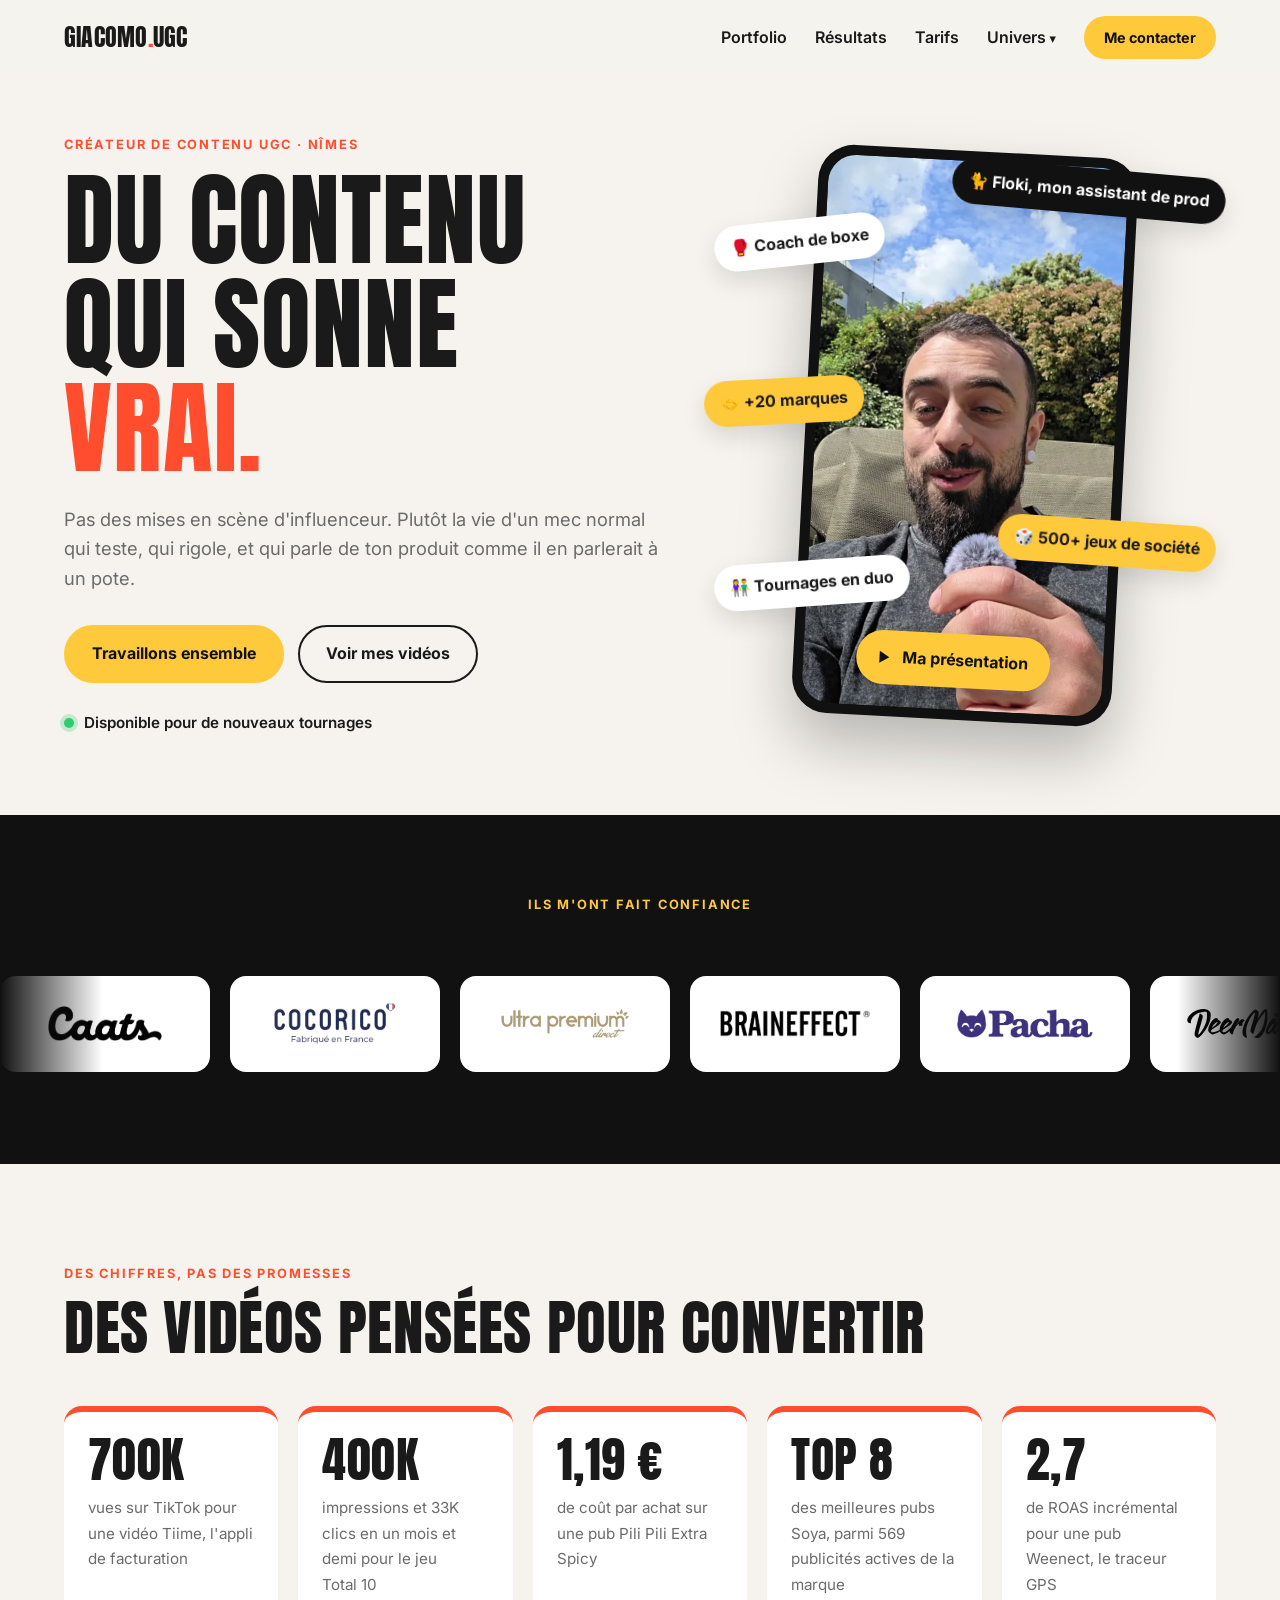
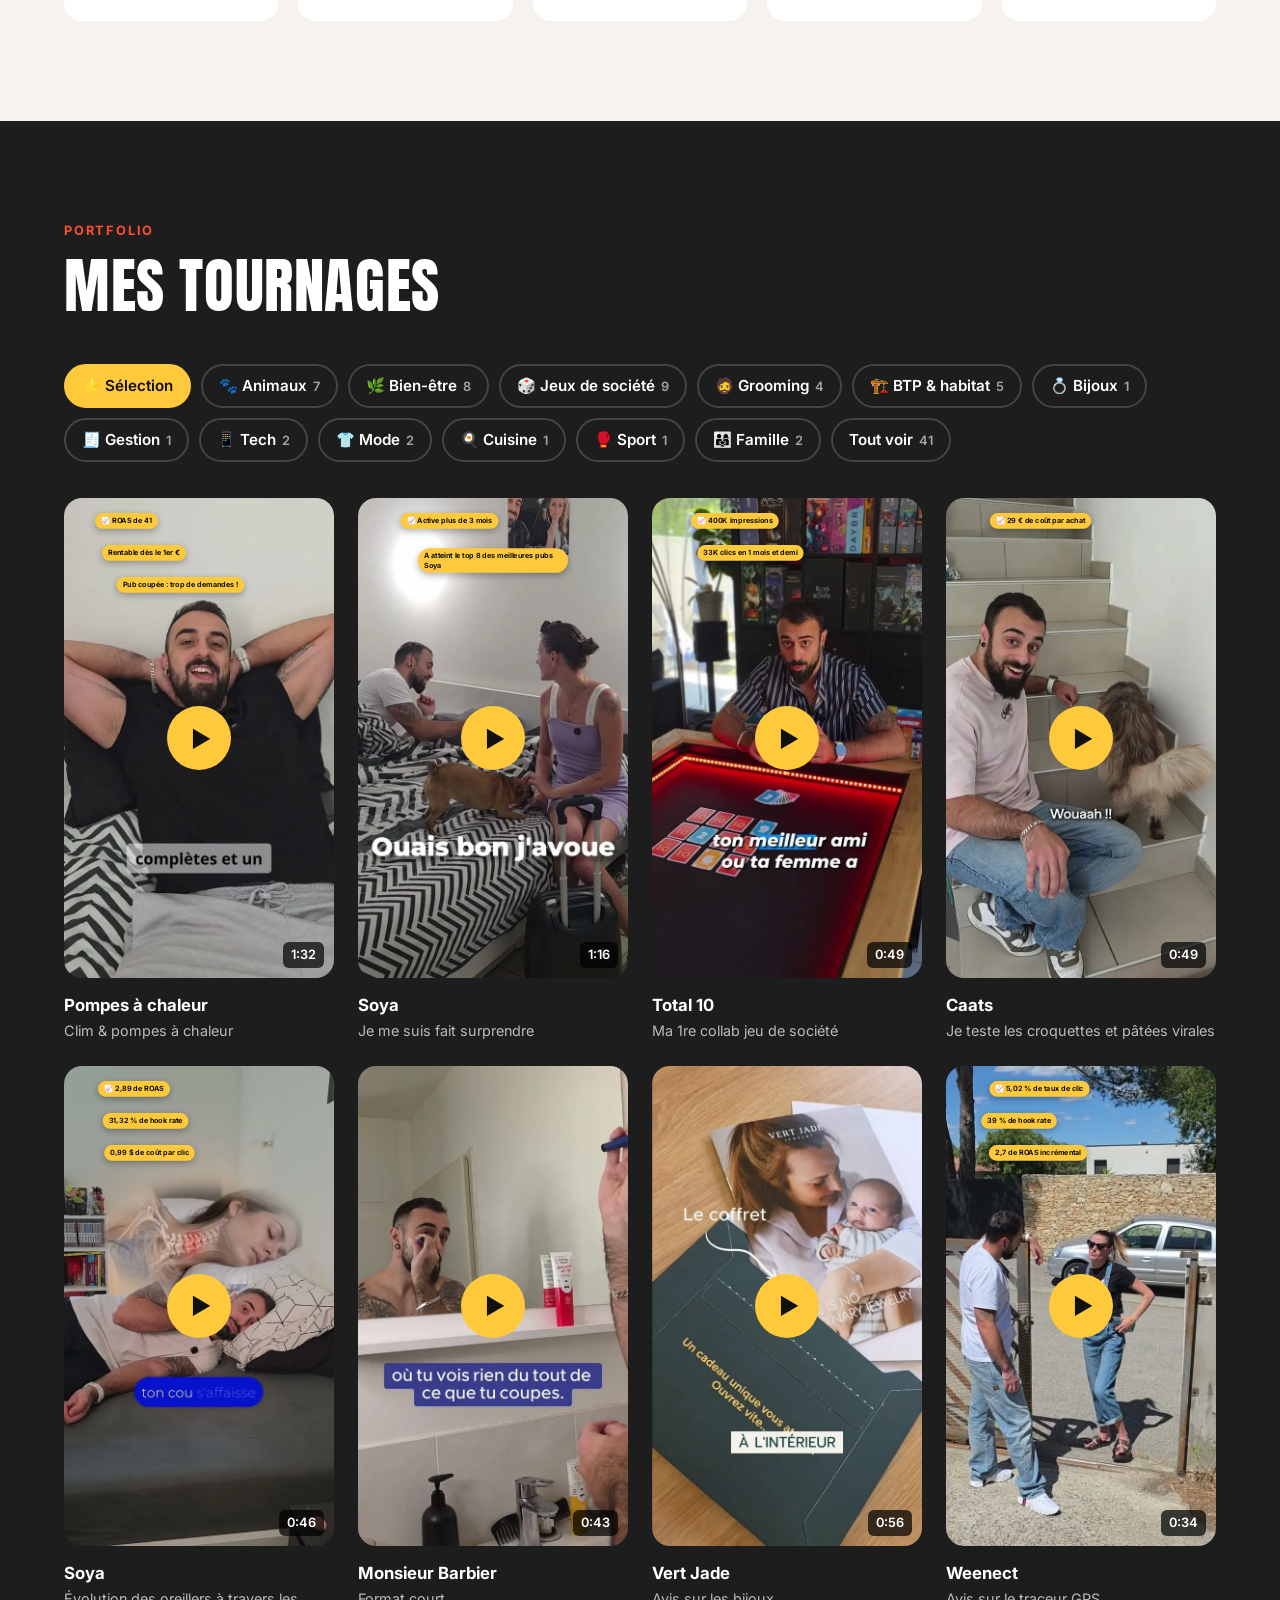
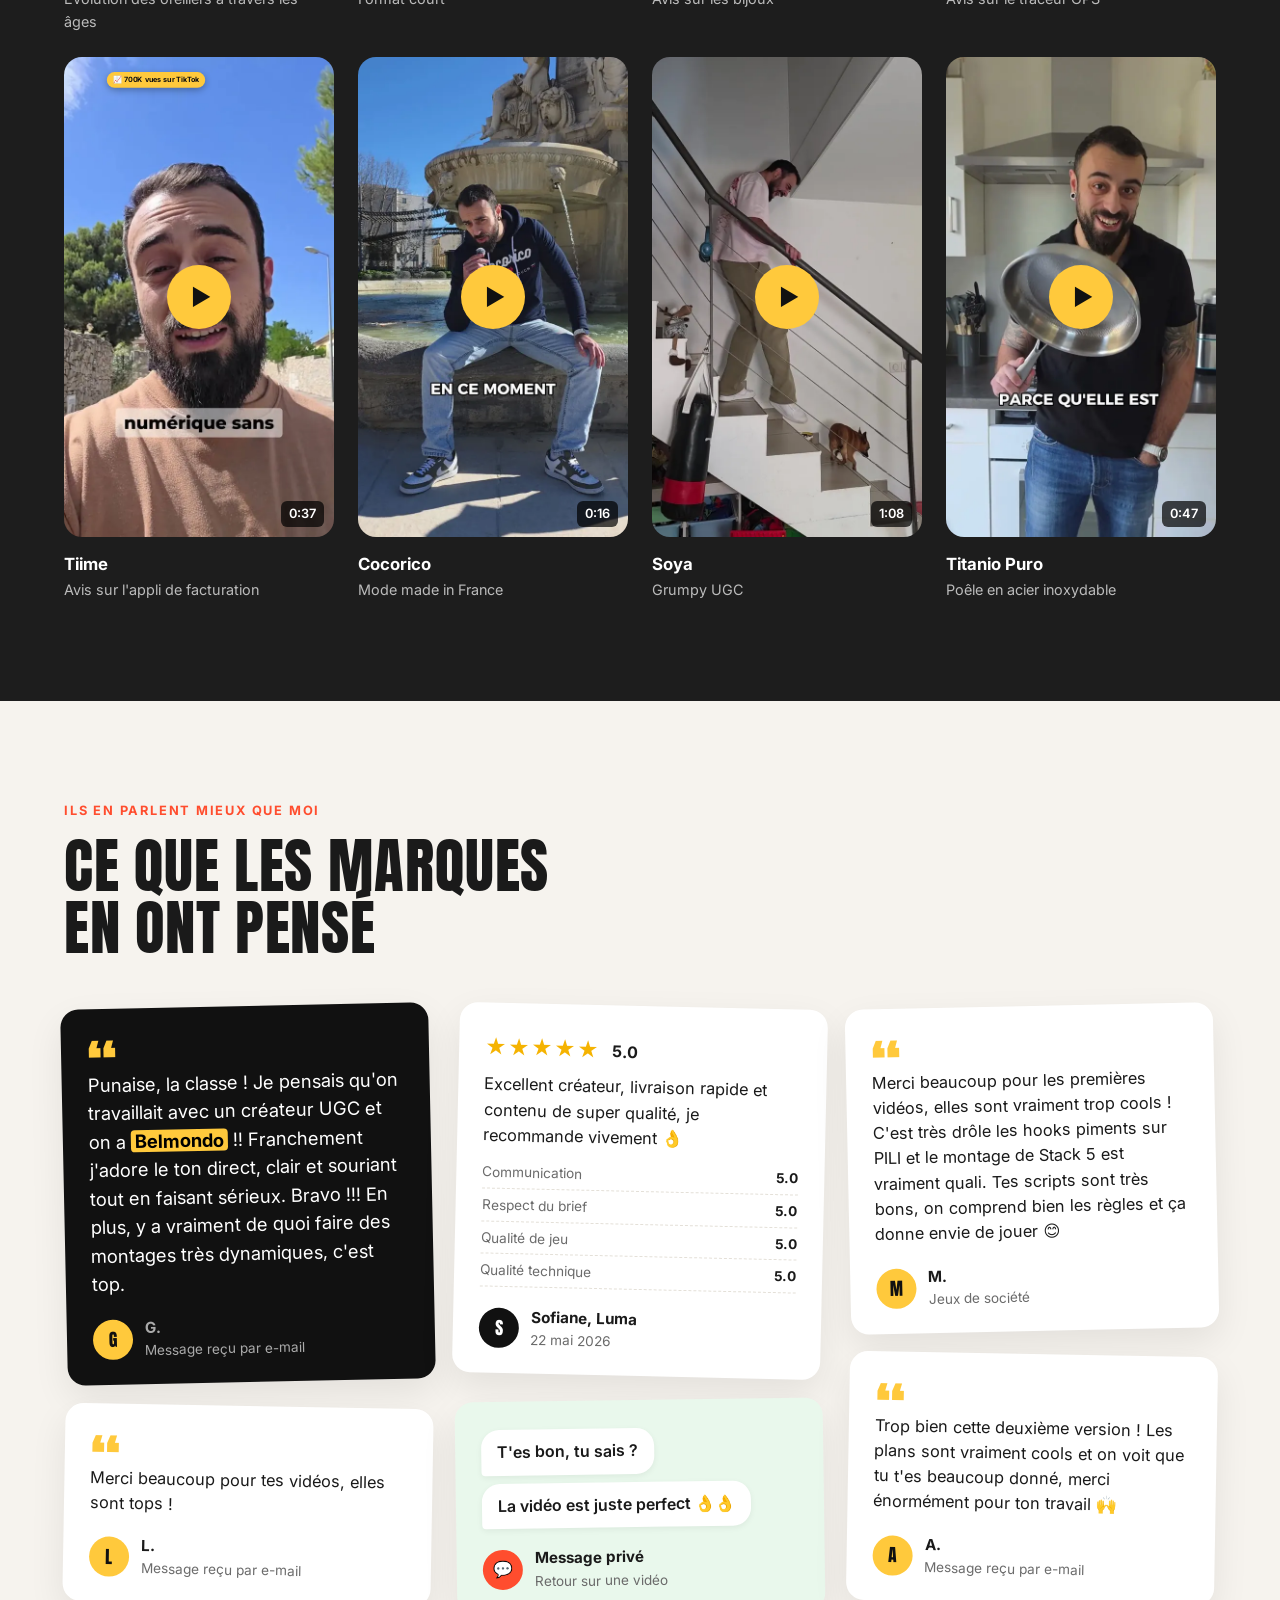
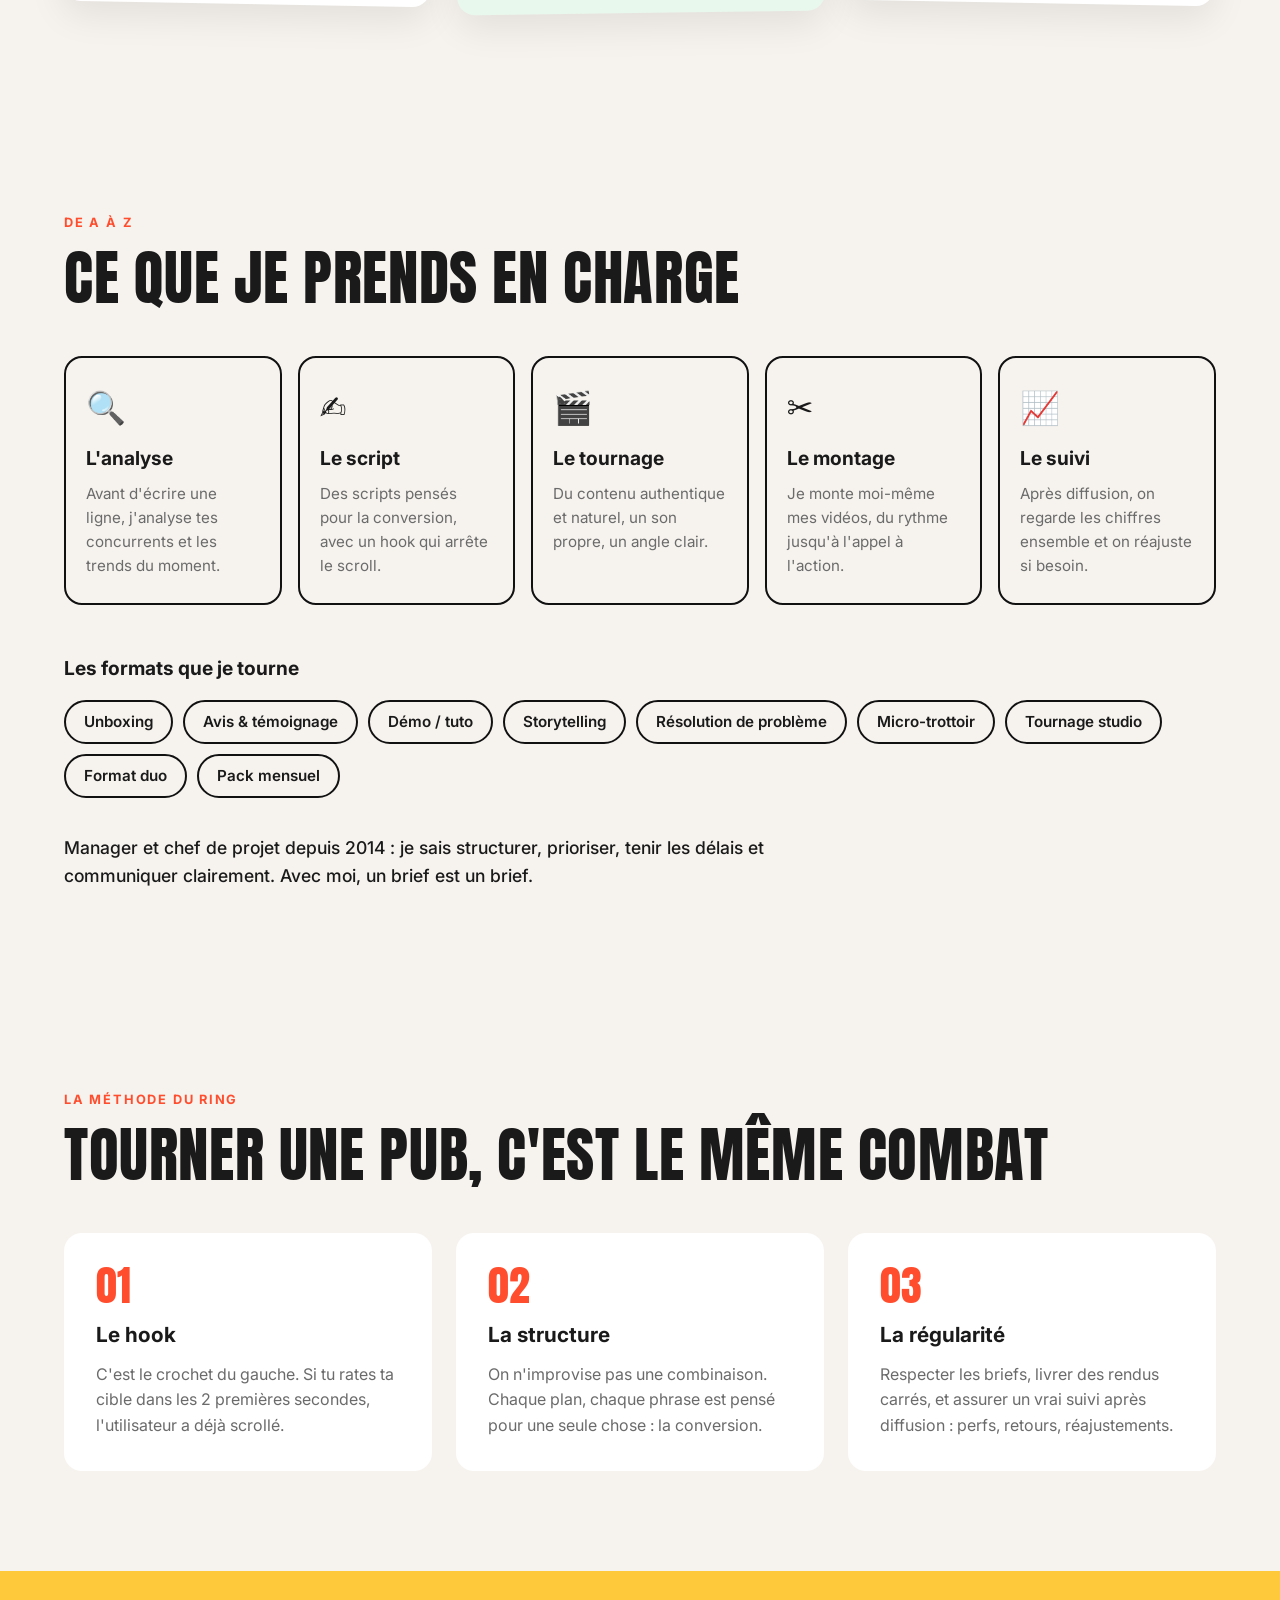
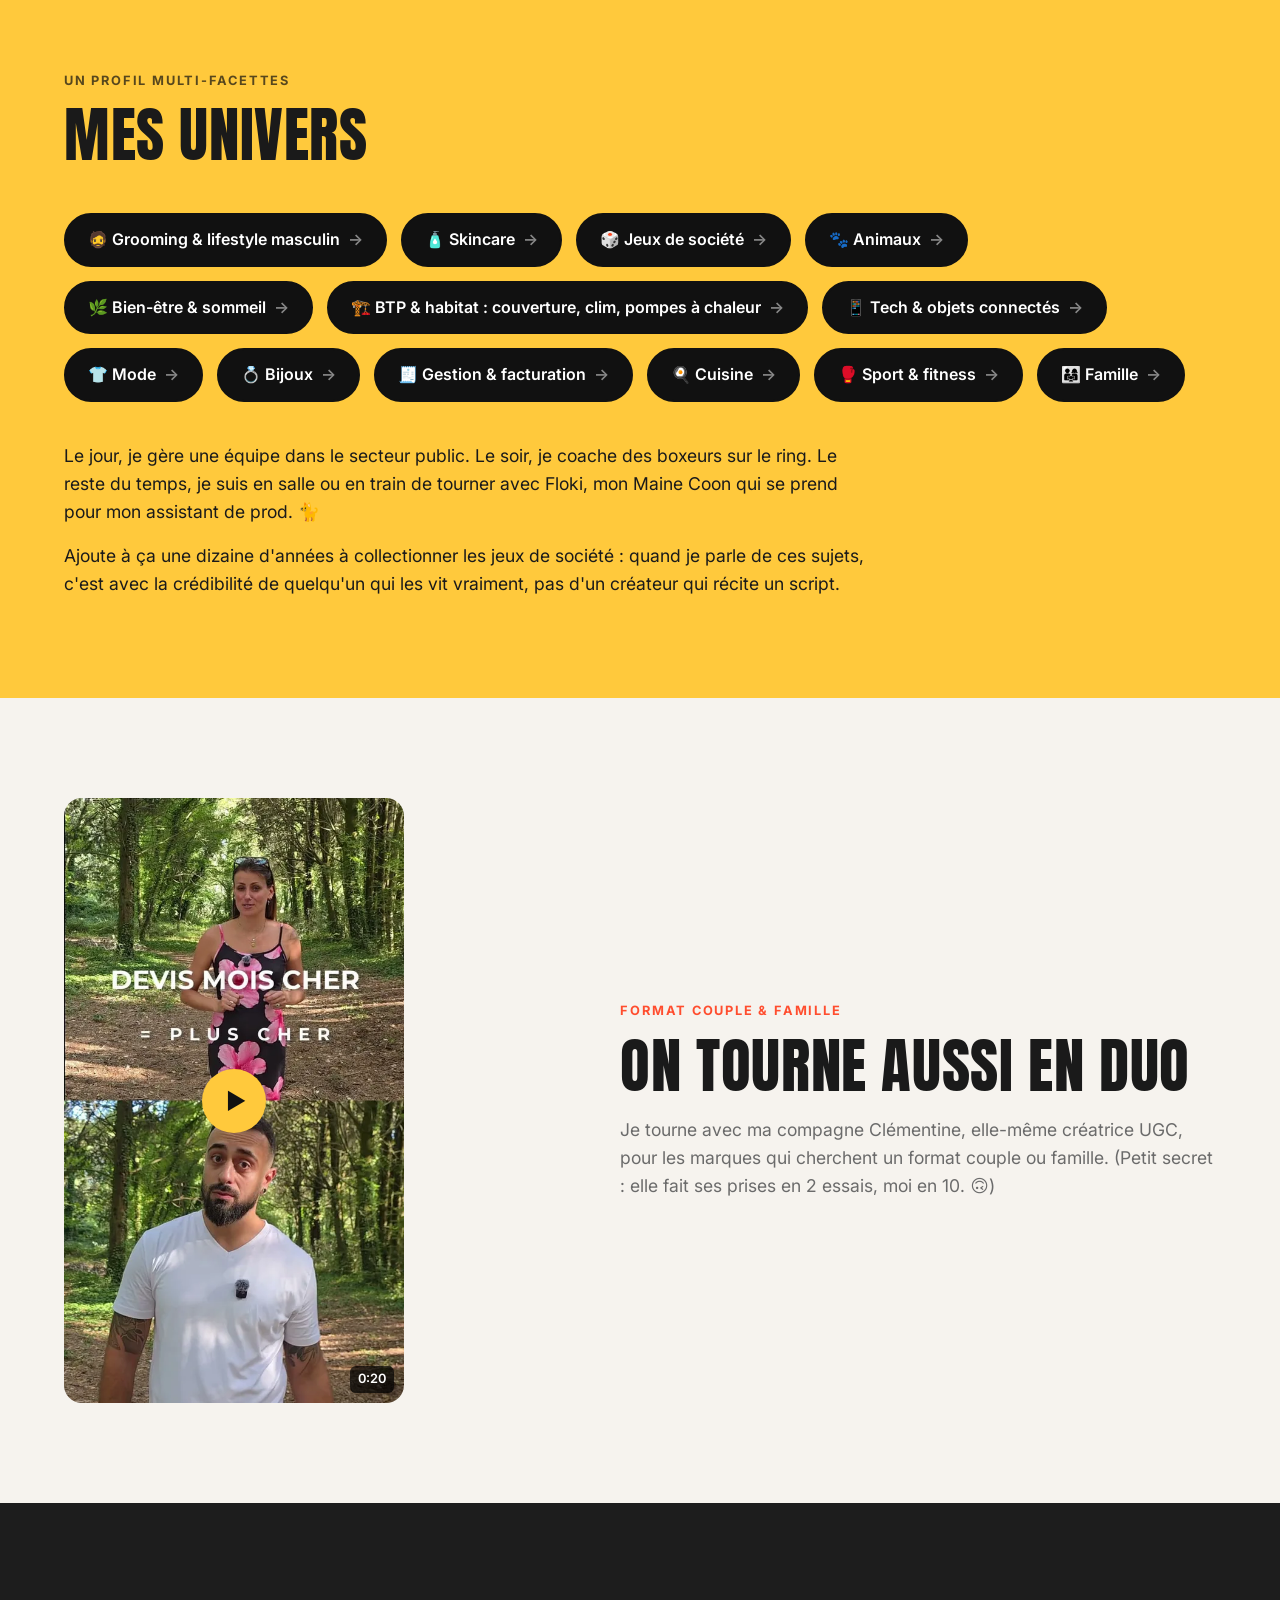
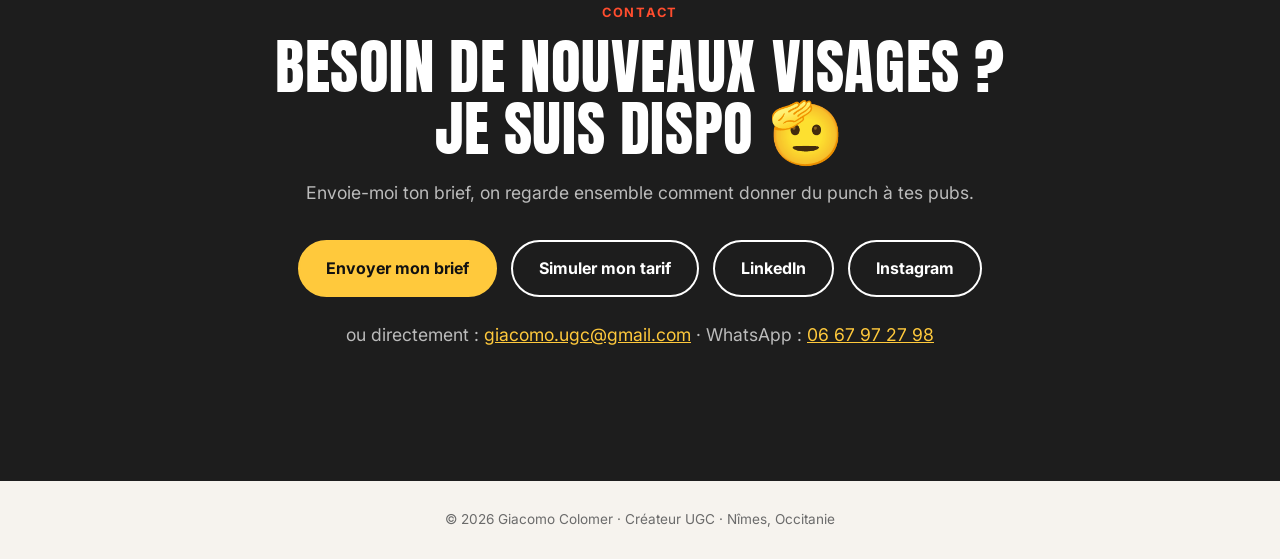
==== commit cc7572bc: "Contact : ajout du WhatsApp à côté de l'adresse mail Co-Authored-By: Claude Opus 5.5 <noreply@anthro" ====
--- a/index.html
+++ b/index.html
@@ -705,7 +705,8 @@
         <a href="https://www.linkedin.com/in/giacomo-colomer-5927a3399/" class="btn btn--ghost" target="_blank" rel="noopener">LinkedIn</a>
         <a href="https://www.instagram.com/giacomo_ugc/" class="btn btn--ghost" target="_blank" rel="noopener">Instagram</a>
       </div>
-      <p class="contact__mail">ou directement : <a href="mailto:giacomo.ugc@gmail.com">giacomo.ugc@gmail.com</a></p>
+      <p class="contact__mail">ou directement : <a href="mailto:giacomo.ugc@gmail.com">giacomo.ugc@gmail.com</a>
+        · WhatsApp : <a href="https://wa.me/33667972798?text=Salut%20Giacomo%20!%20Je%20viens%20de%20ton%20site%2C%20j'aimerais%20te%20parler%20d'un%20projet%20vid%C3%A9o." target="_blank" rel="noopener">06 67 97 27 98</a></p>
     </section>
 
   </main>
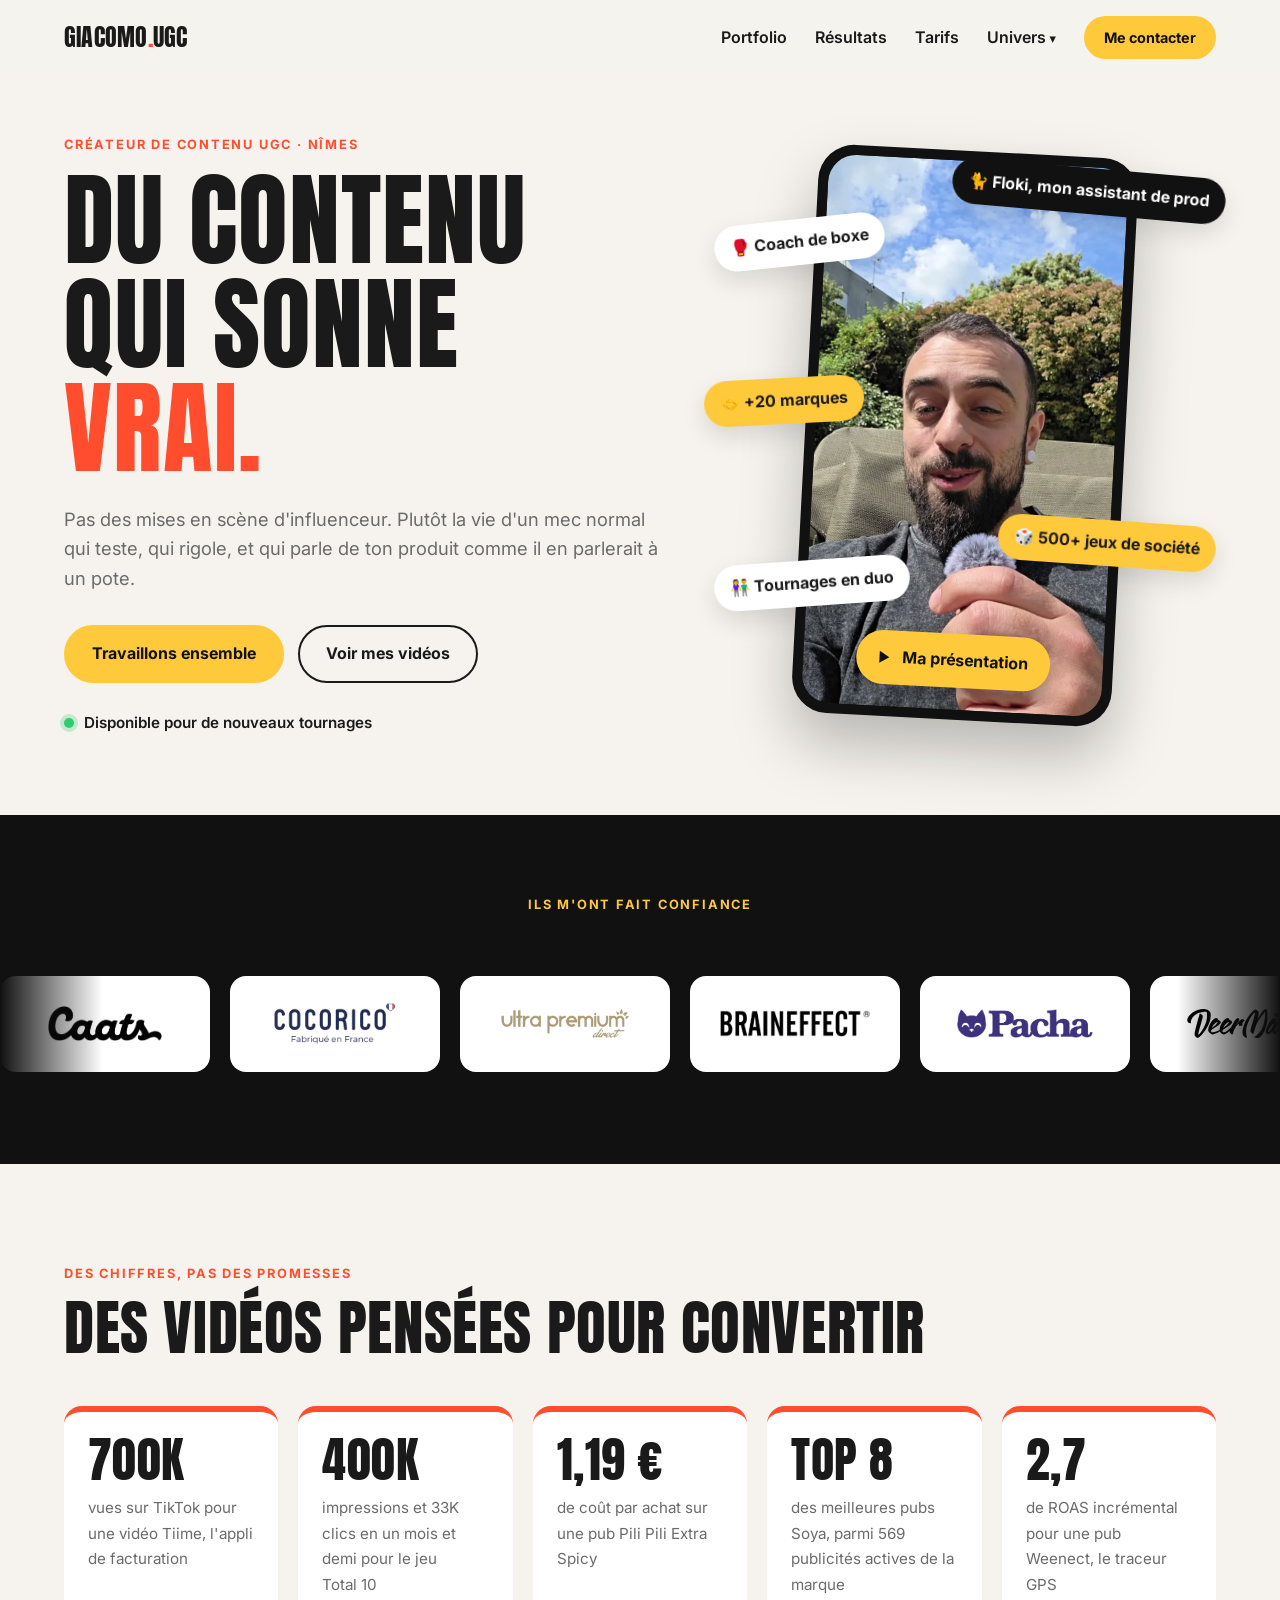
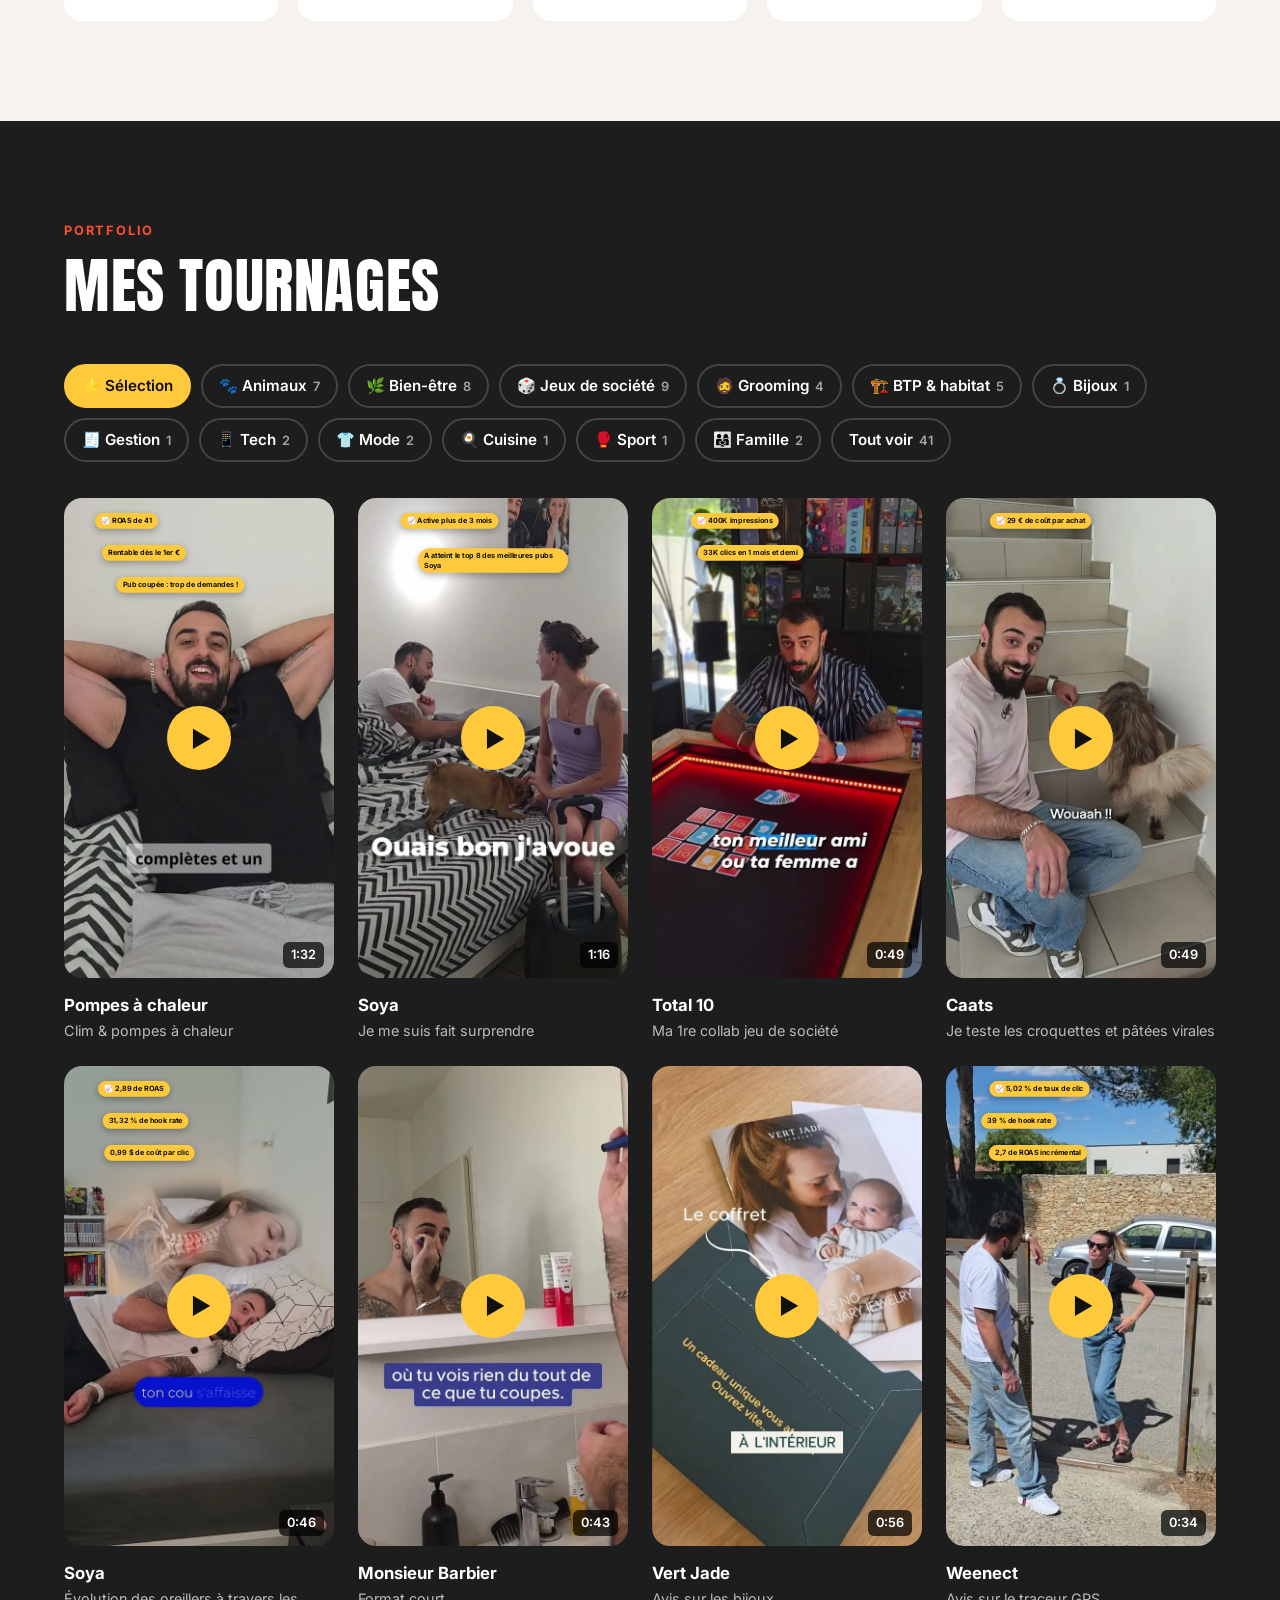
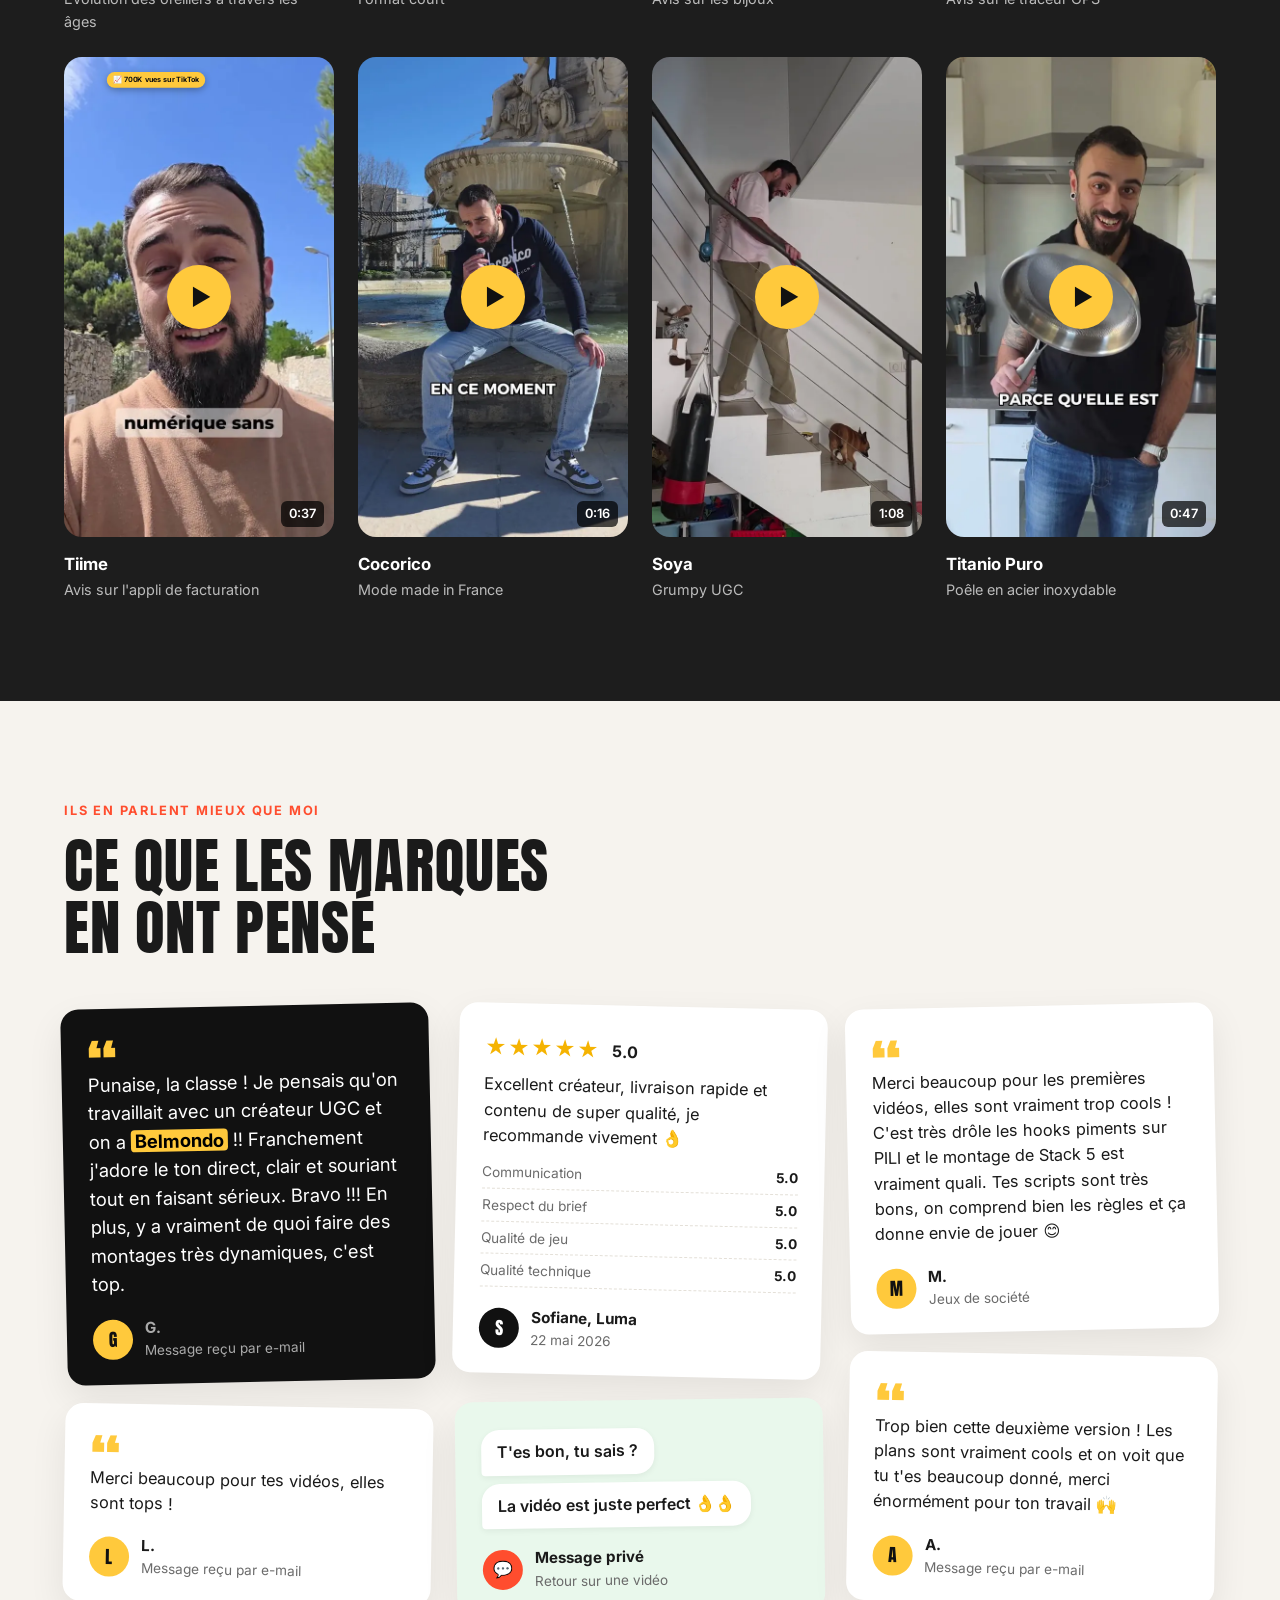
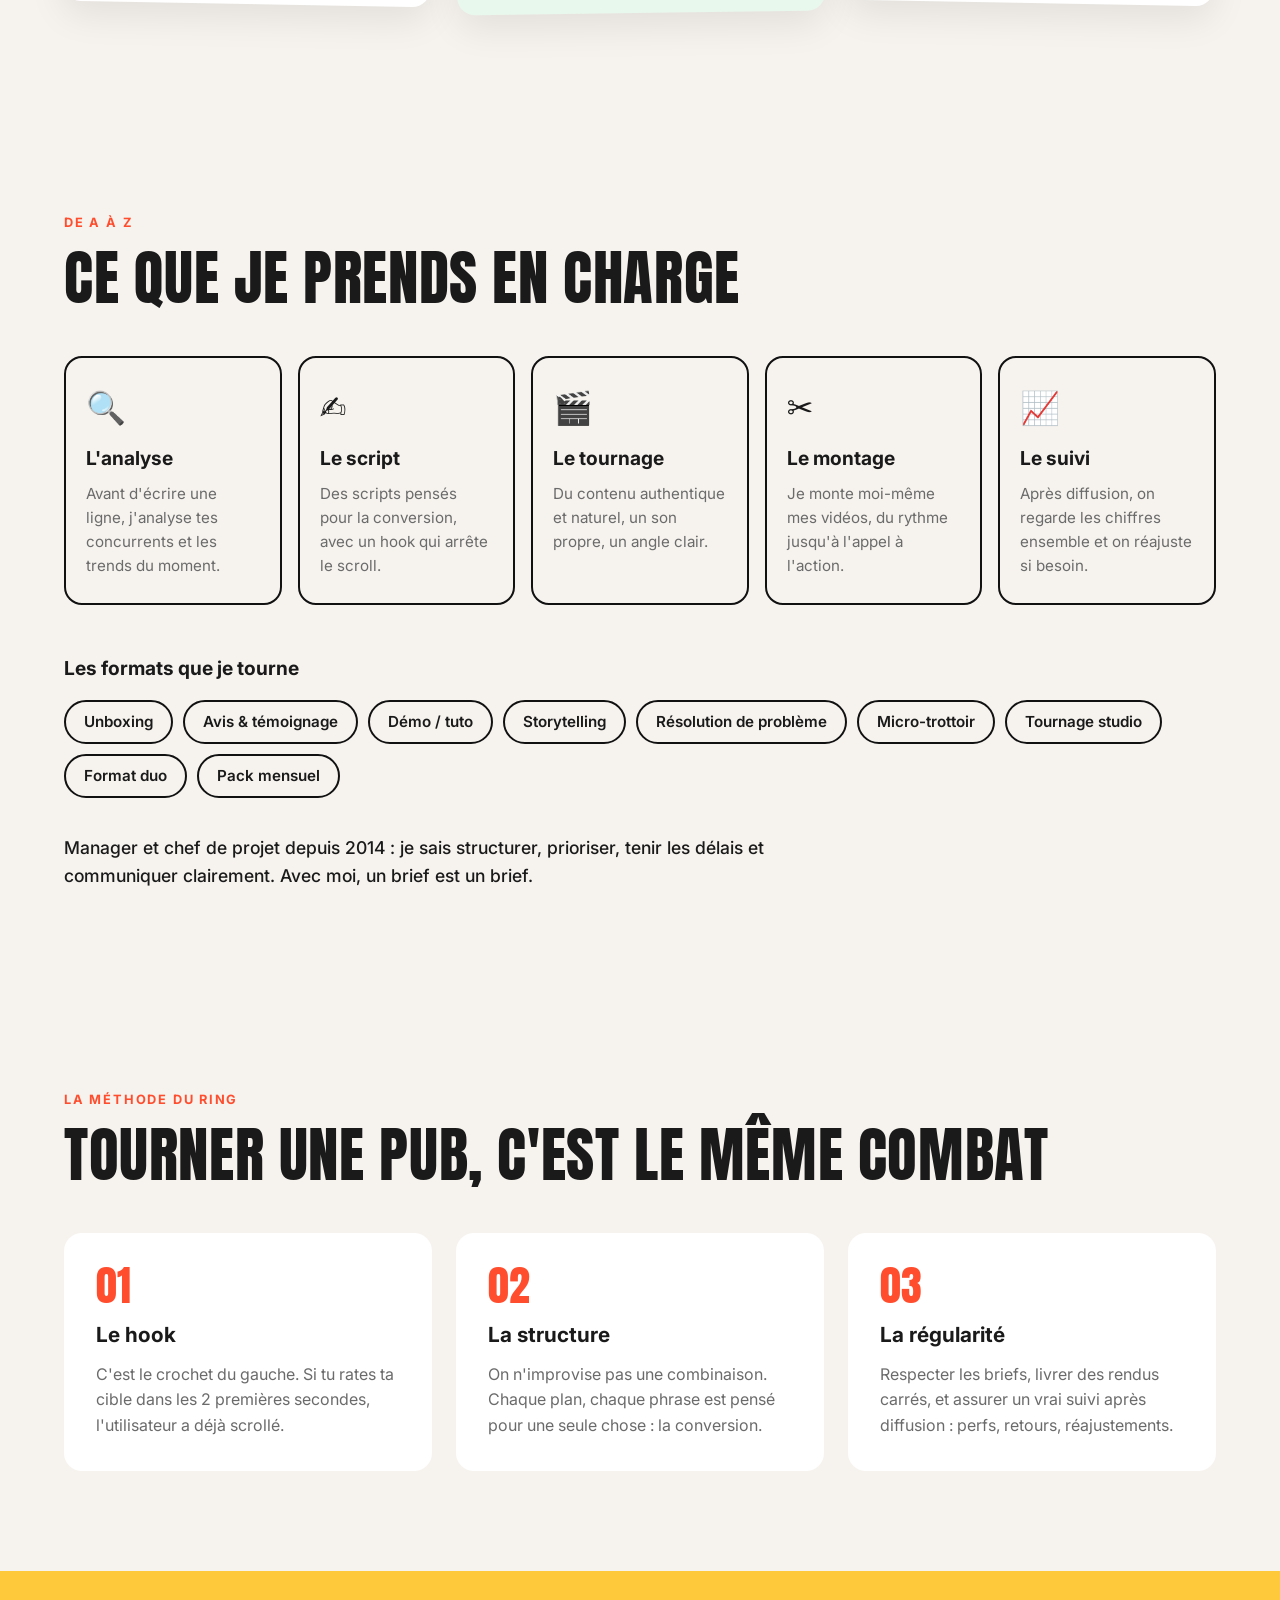
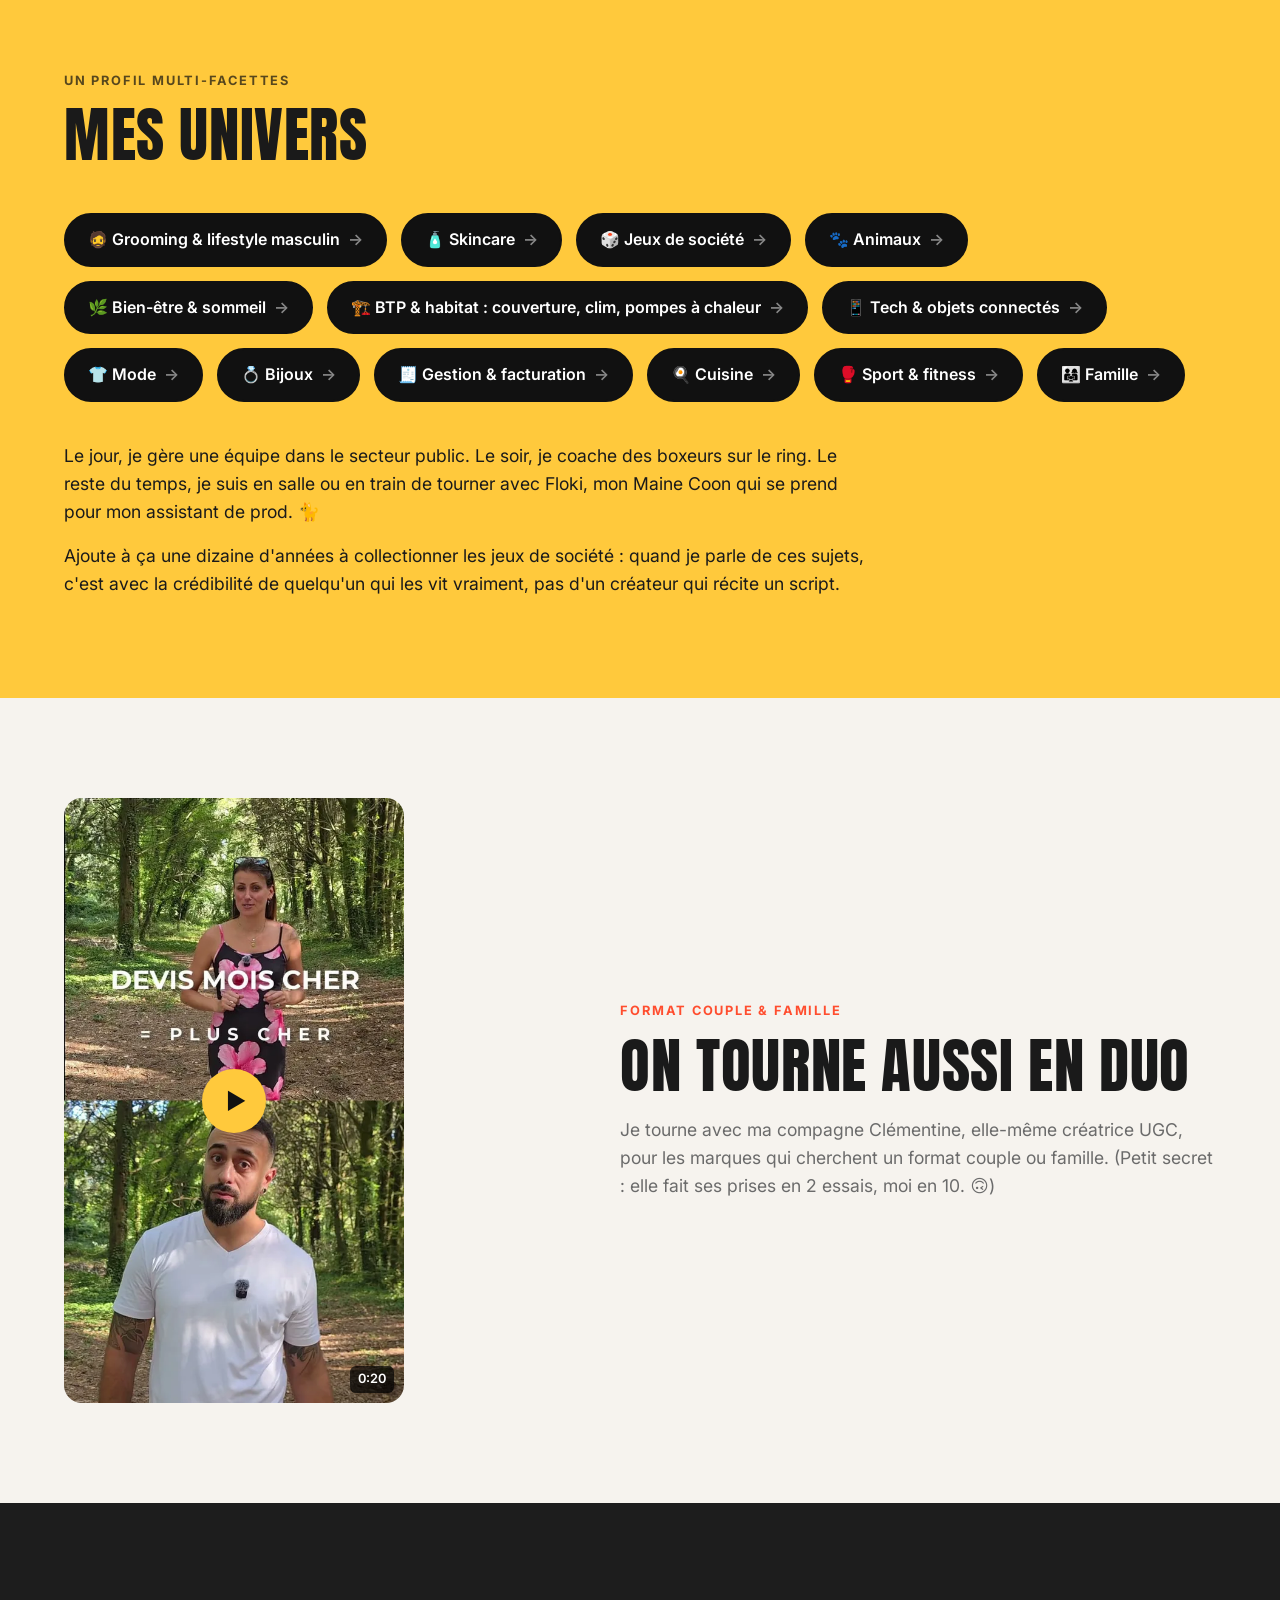
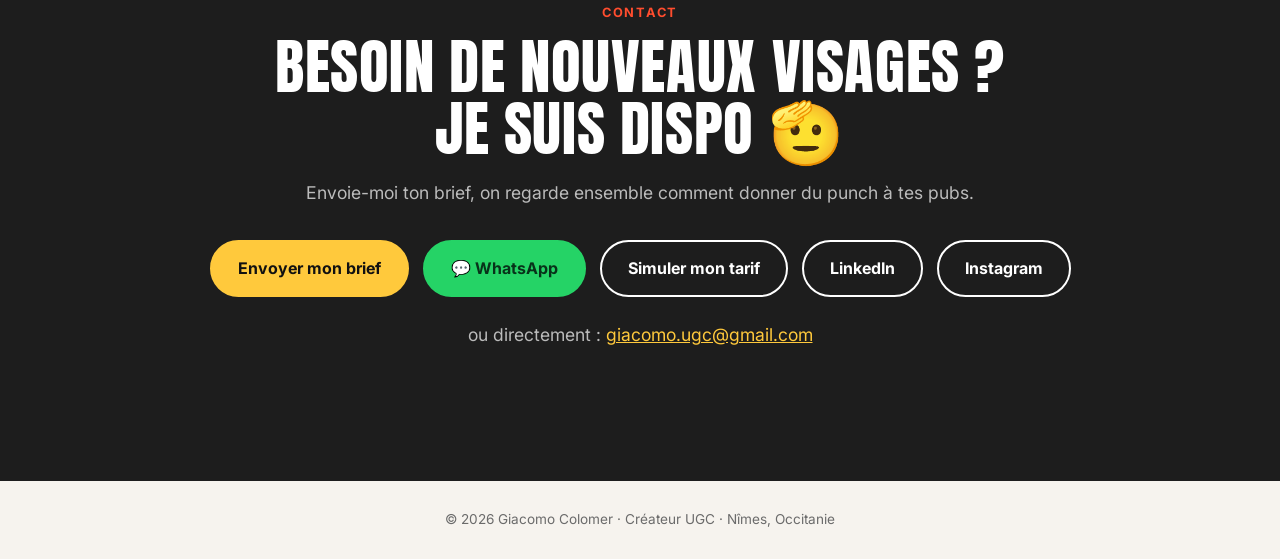
==== commit bccb8313: "Contact : bouton WhatsApp à la place du numéro affiché Co-Authored-By: Claude Opus 5.5 <noreply@anth" ====
--- a/index.html
+++ b/index.html
@@ -39,7 +39,7 @@
   <link rel="preconnect" href="https://fonts.googleapis.com">
   <link rel="preconnect" href="https://fonts.gstatic.com" crossorigin>
   <link href="https://fonts.googleapis.com/css2?family=Anton&family=Inter:wght@400;500;600;700&display=swap" rel="stylesheet">
-  <link rel="stylesheet" href="style.css?v=20261028b">
+  <link rel="stylesheet" href="style.css?v=20261127">
 </head>
 <body>
 
@@ -701,12 +701,12 @@
       <p>Envoie-moi ton brief, on regarde ensemble comment donner du punch à tes pubs.</p>
       <div class="hero__cta">
         <a href="#contact" class="btn" data-contact>Envoyer mon brief</a>
+        <a href="https://wa.me/33667972798?text=Salut%20Giacomo%20!%20Je%20viens%20de%20ton%20site%2C%20j'aimerais%20te%20parler%20d'un%20projet%20vid%C3%A9o." class="btn btn--wa" target="_blank" rel="noopener">💬 WhatsApp</a>
         <a href="tarifs" class="btn btn--ghost">Simuler mon tarif</a>
         <a href="https://www.linkedin.com/in/giacomo-colomer-5927a3399/" class="btn btn--ghost" target="_blank" rel="noopener">LinkedIn</a>
         <a href="https://www.instagram.com/giacomo_ugc/" class="btn btn--ghost" target="_blank" rel="noopener">Instagram</a>
       </div>
-      <p class="contact__mail">ou directement : <a href="mailto:giacomo.ugc@gmail.com">giacomo.ugc@gmail.com</a>
-        · WhatsApp : <a href="https://wa.me/33667972798?text=Salut%20Giacomo%20!%20Je%20viens%20de%20ton%20site%2C%20j'aimerais%20te%20parler%20d'un%20projet%20vid%C3%A9o." target="_blank" rel="noopener">06 67 97 27 98</a></p>
+      <p class="contact__mail">ou directement : <a href="mailto:giacomo.ugc@gmail.com">giacomo.ugc@gmail.com</a></p>
     </section>
 
   </main>
--- a/style.css
+++ b/style.css
@@ -43,6 +43,7 @@
 }
 .btn:hover { transform: translateY(-2px); }
 .btn--ghost { background: transparent; color: inherit; border-color: currentColor; }
+.btn--wa { background: #25d366; border-color: #25d366; color: #08321a; }
 .btn--small { padding: 8px 18px; font-size: .9rem; }
 
 .eyebrow {
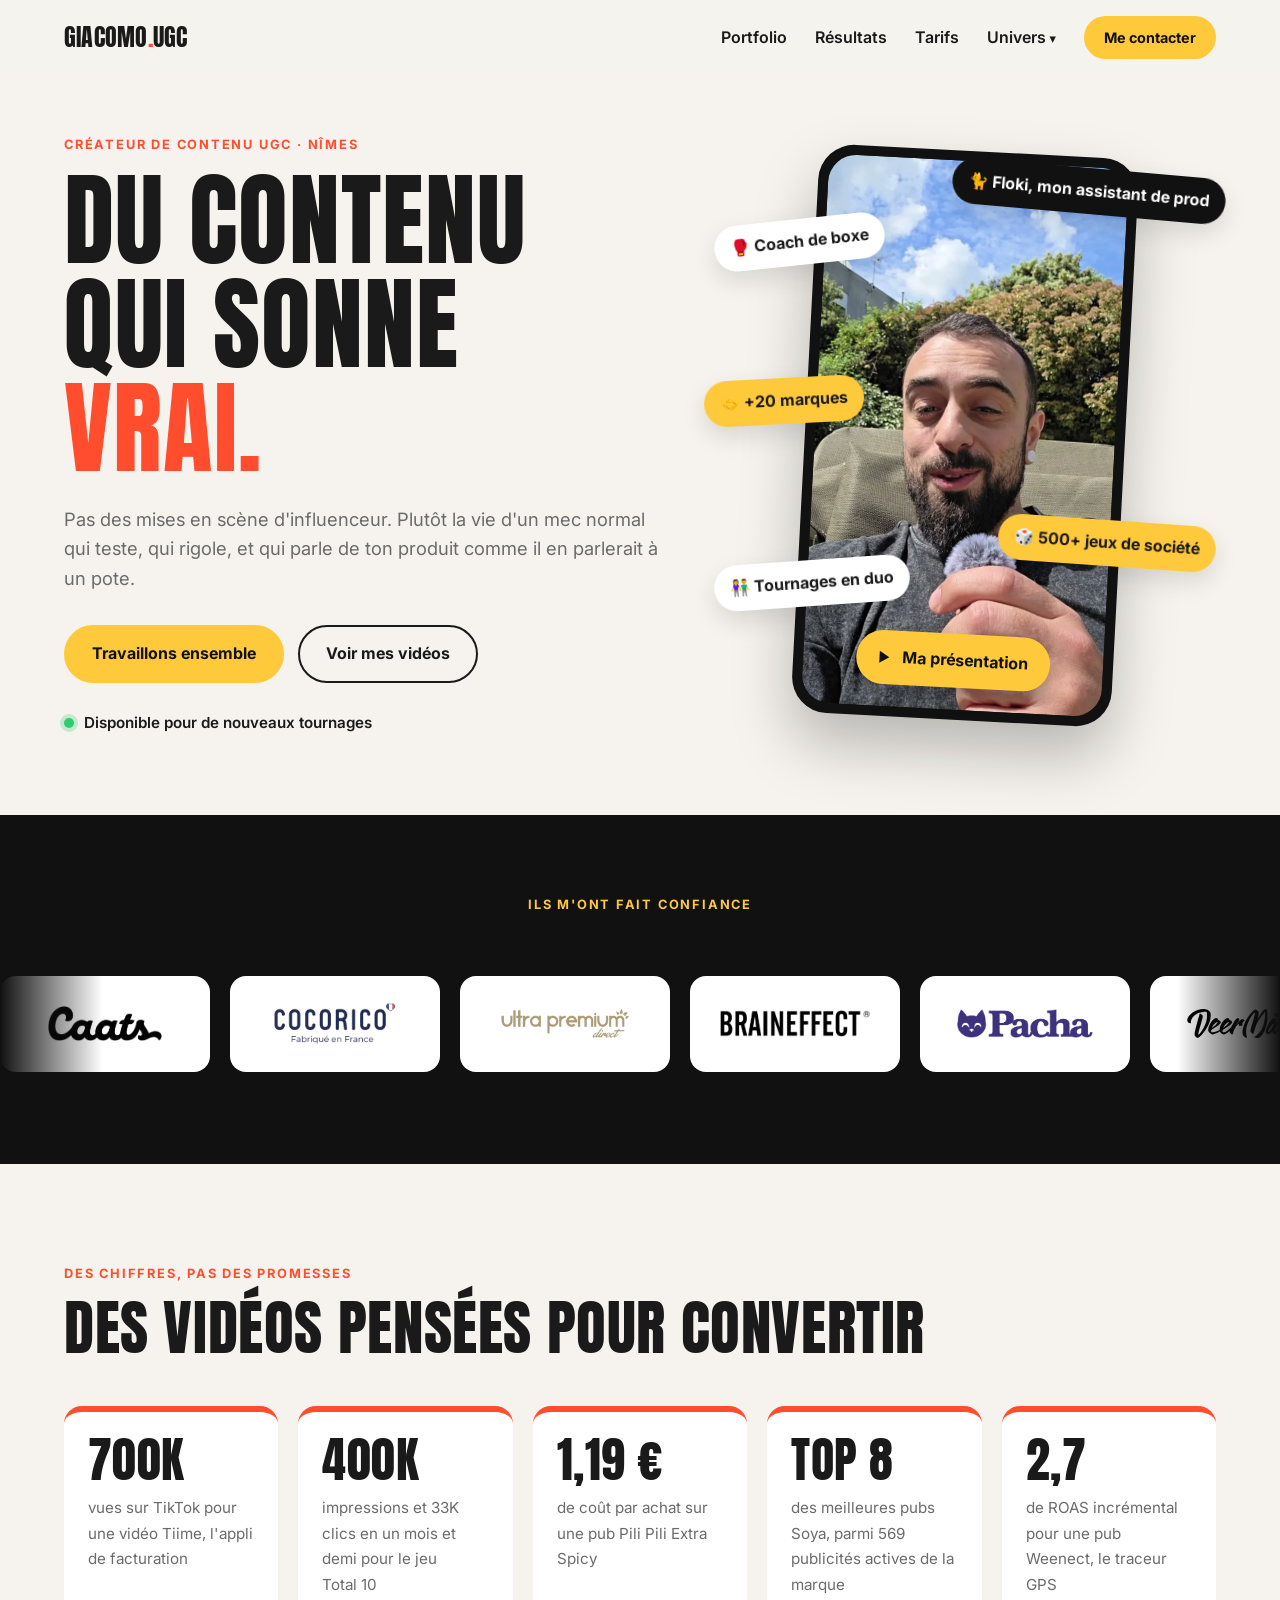
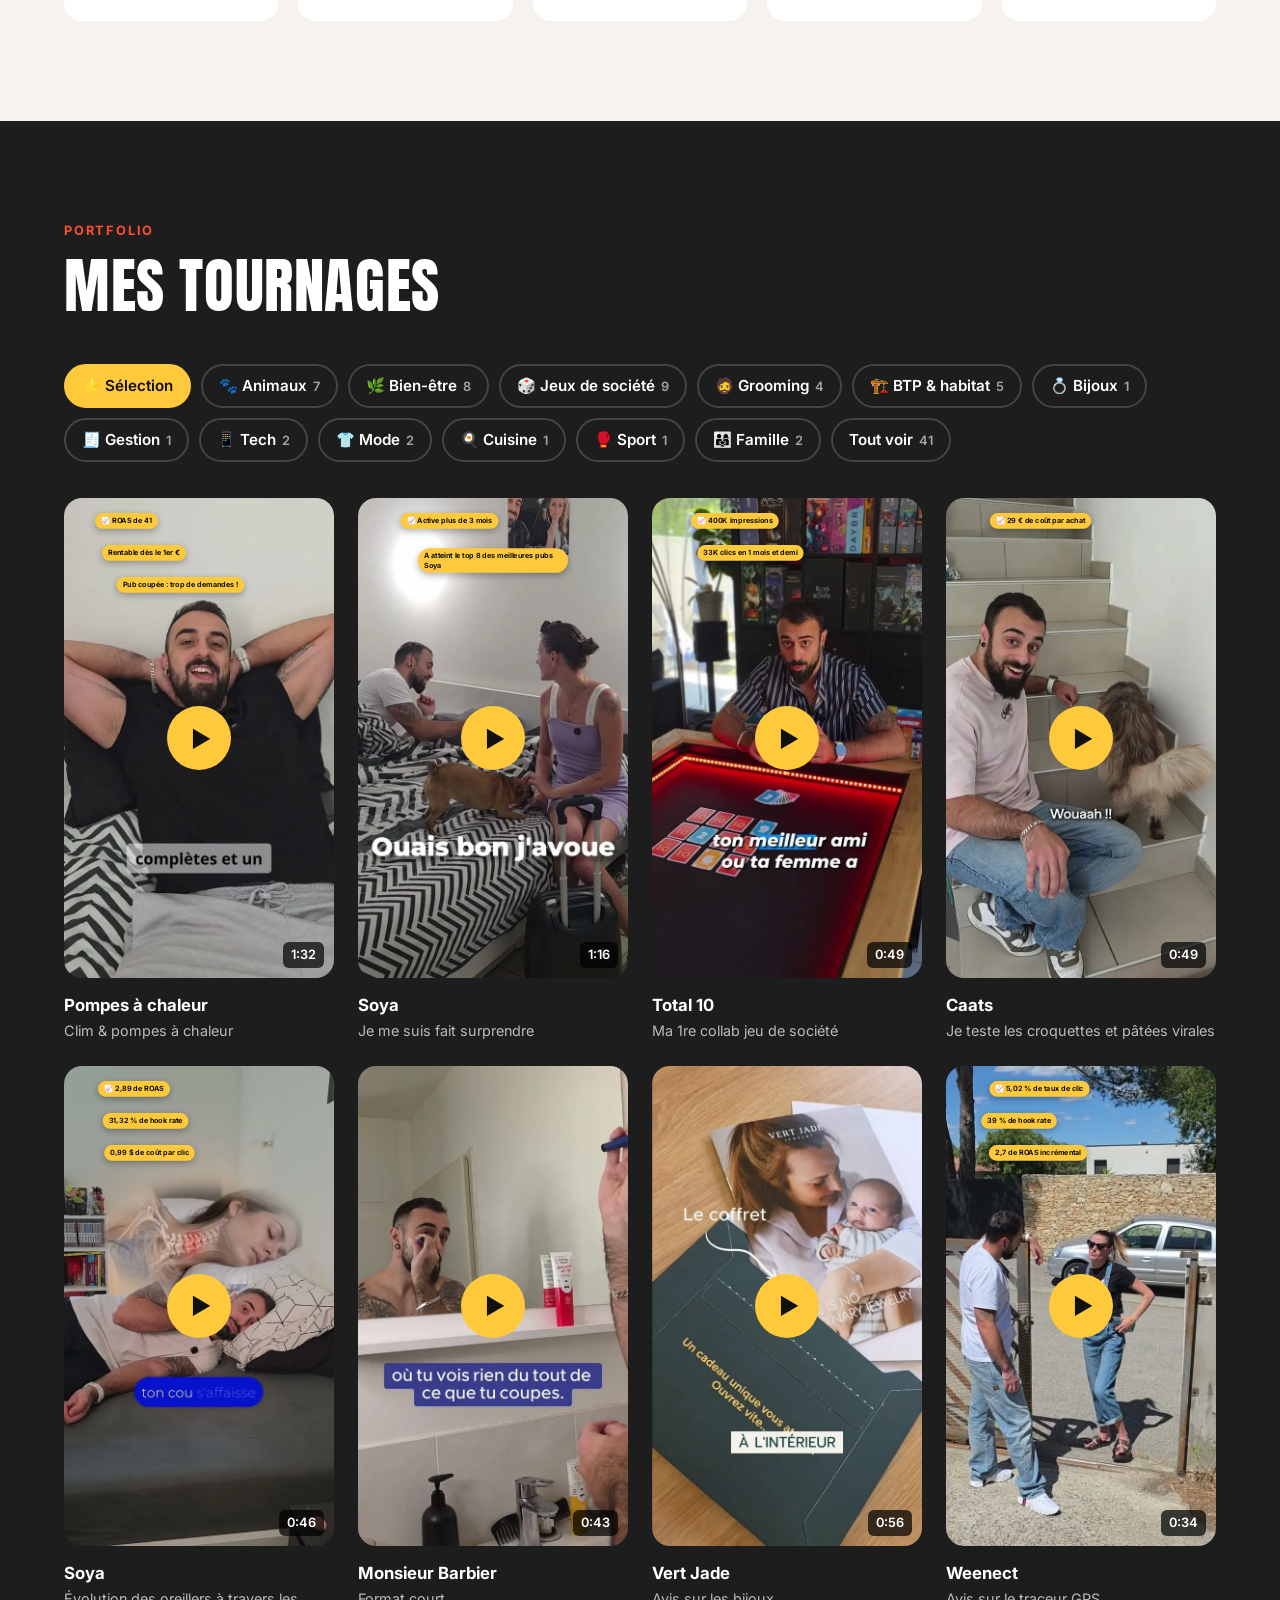
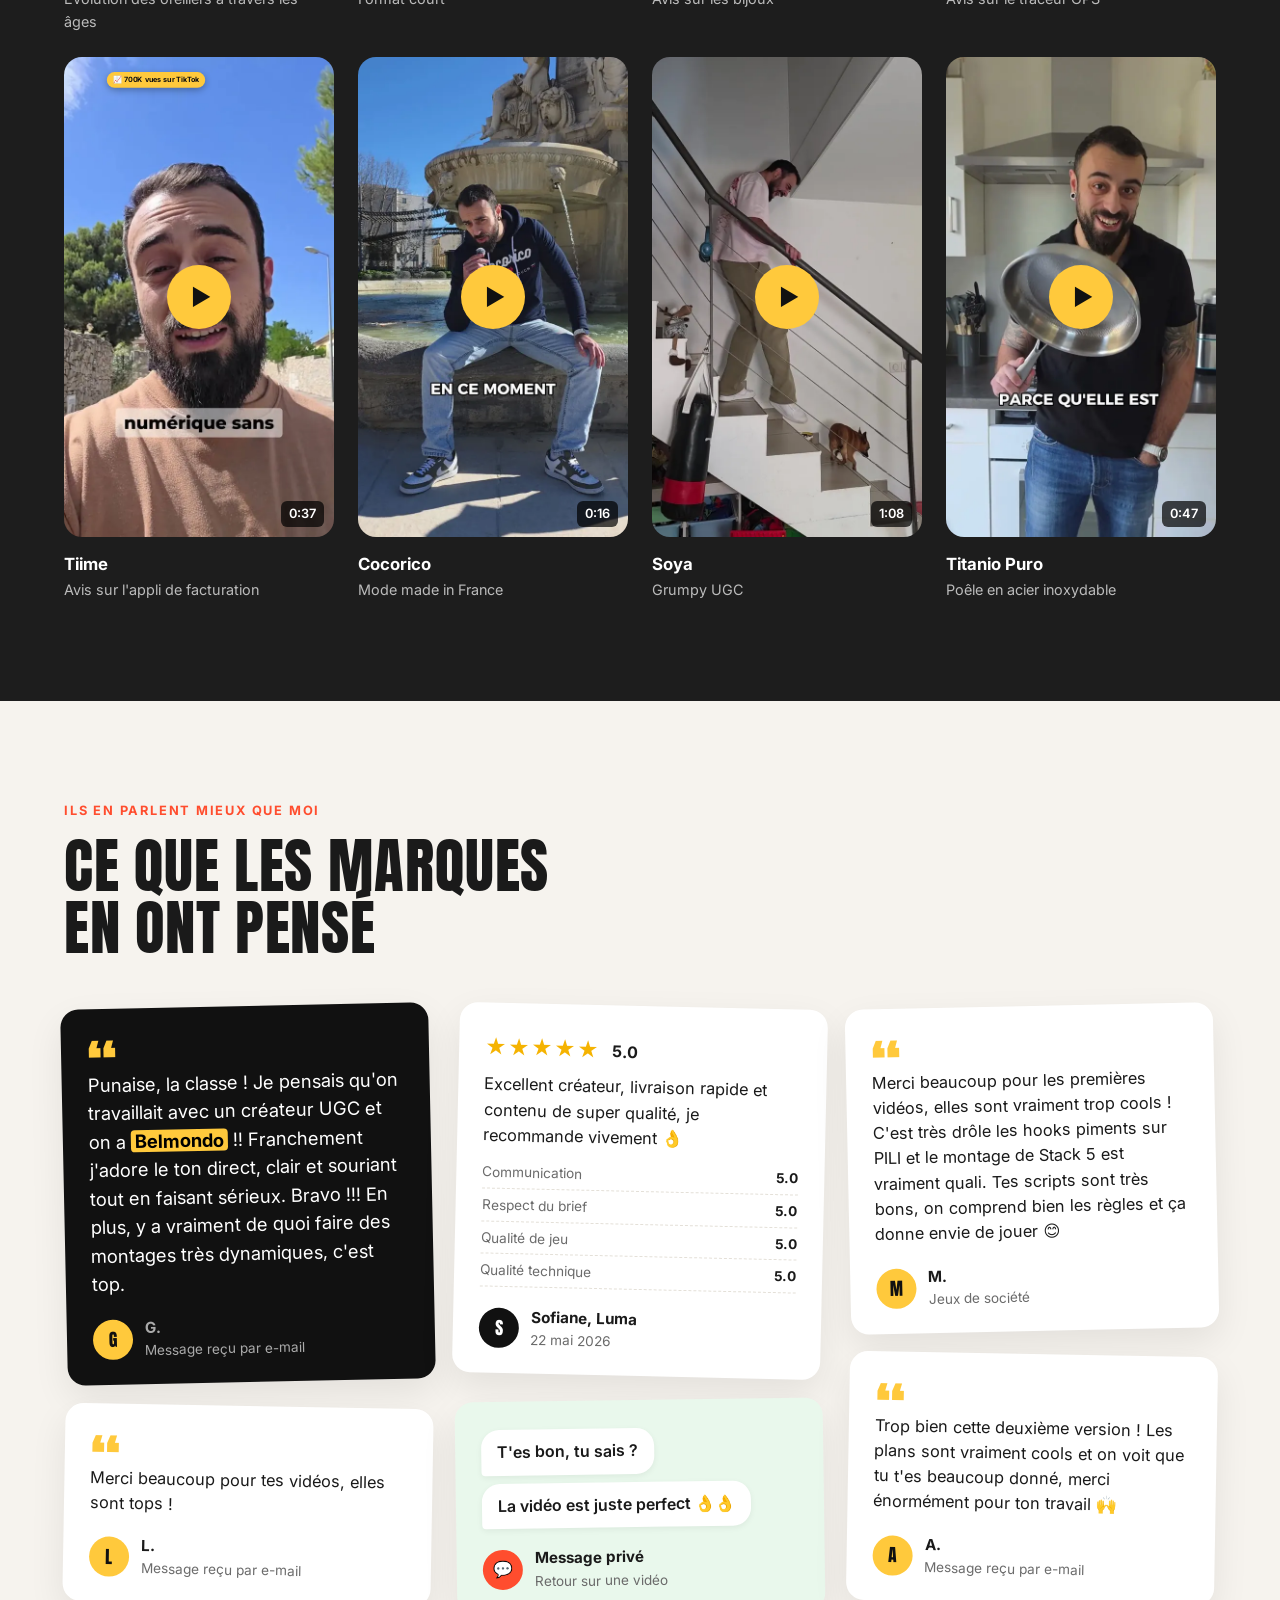
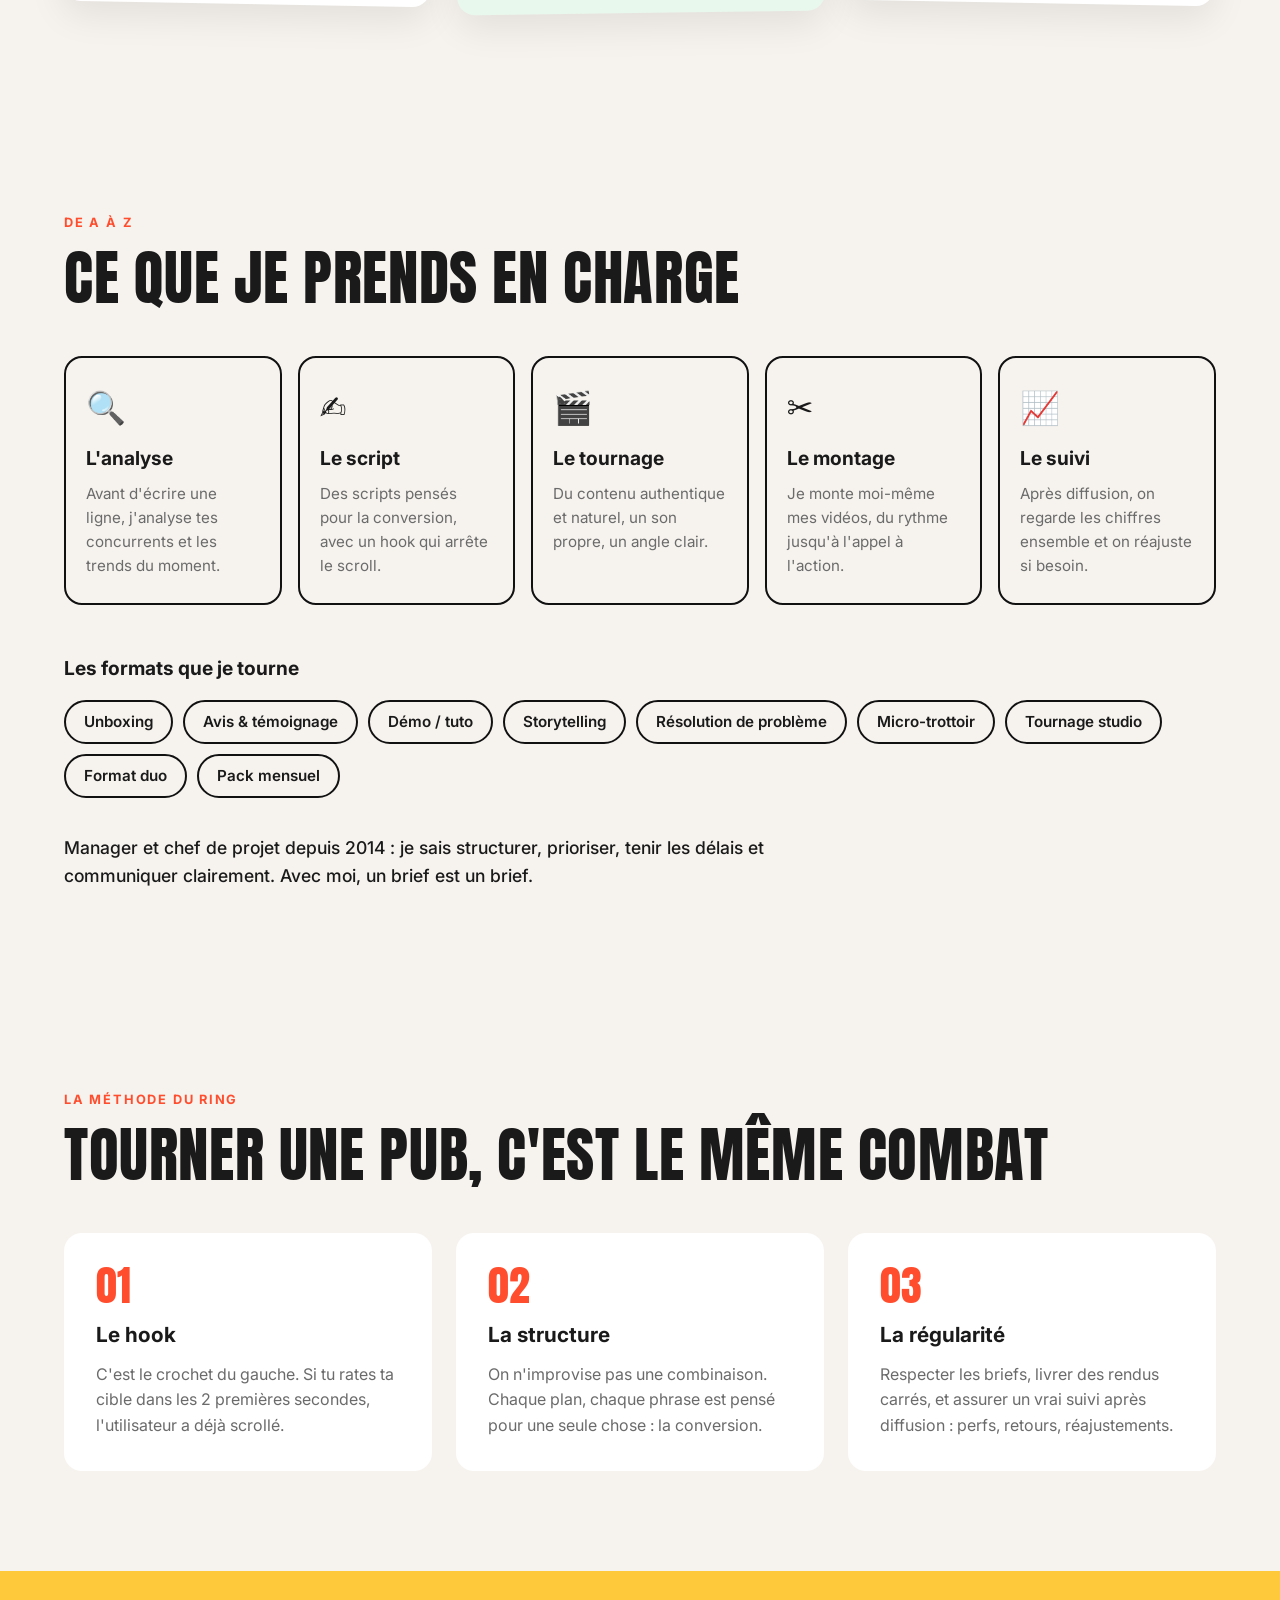
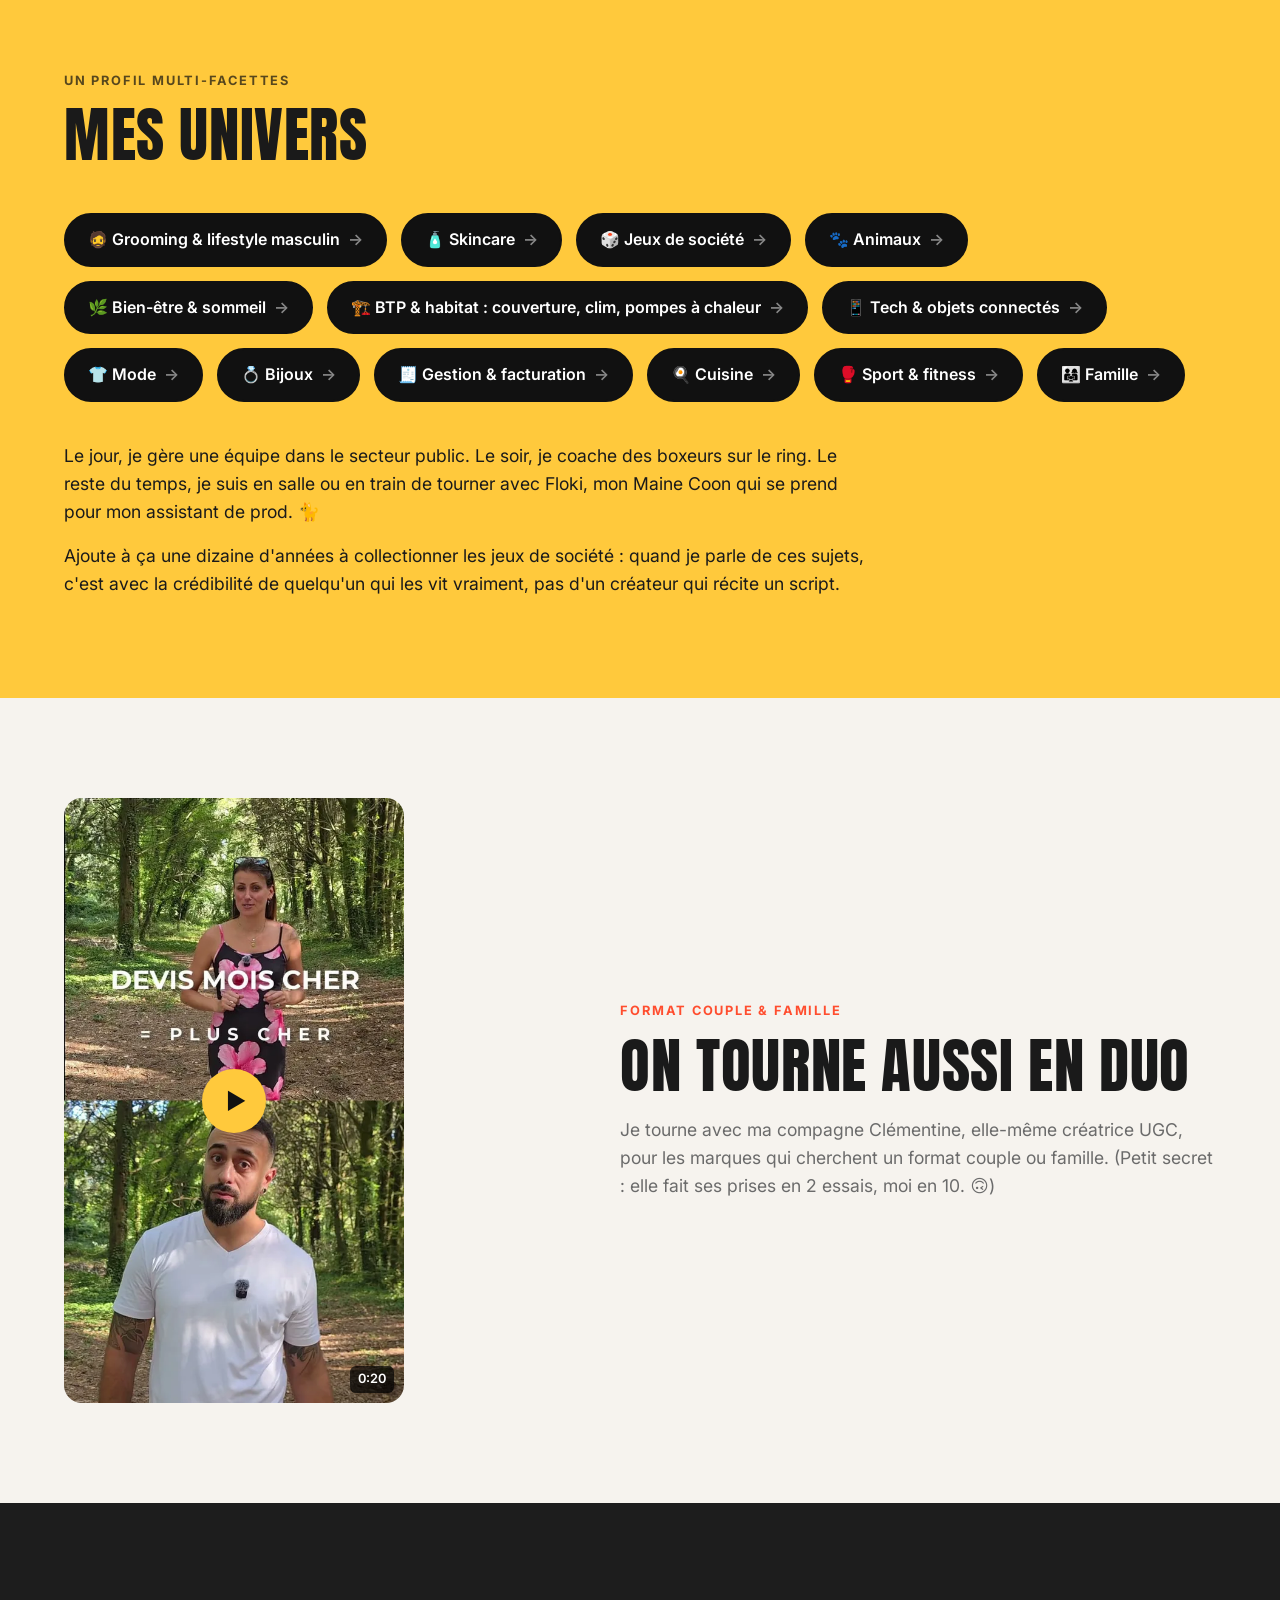
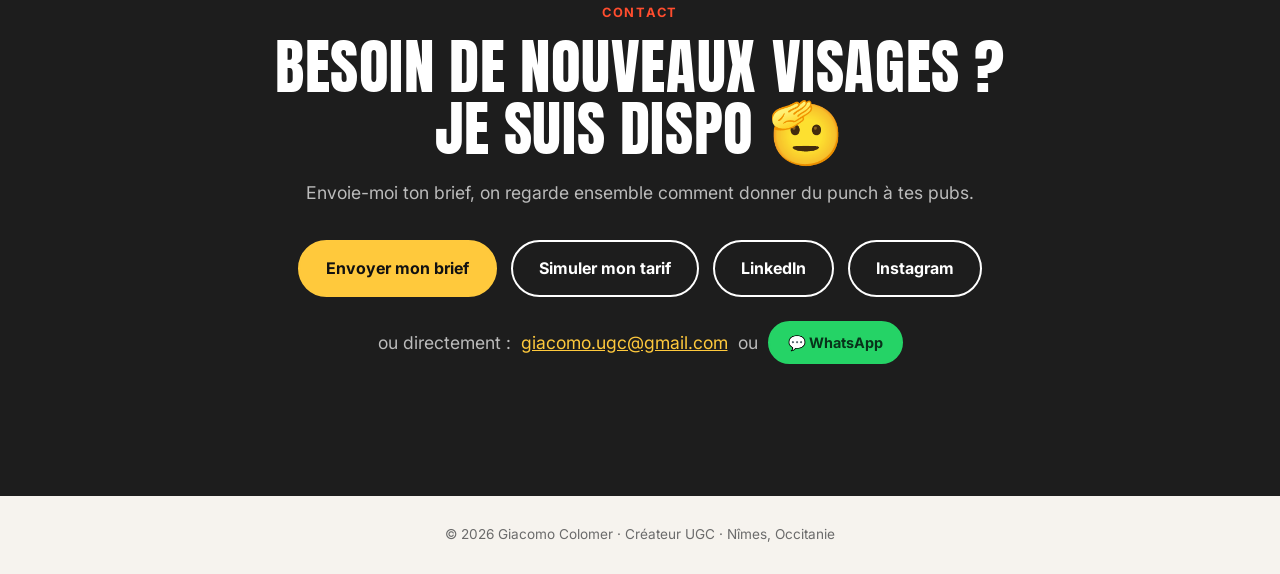
==== commit 406ab0b4: "Contact : bouton WhatsApp déplacé à côté de l'adresse mail Co-Authored-By: Claude Opus 5.5 <noreply@" ====
--- a/index.html
+++ b/index.html
@@ -39,7 +39,7 @@
   <link rel="preconnect" href="https://fonts.googleapis.com">
   <link rel="preconnect" href="https://fonts.gstatic.com" crossorigin>
   <link href="https://fonts.googleapis.com/css2?family=Anton&family=Inter:wght@400;500;600;700&display=swap" rel="stylesheet">
-  <link rel="stylesheet" href="style.css?v=20261127">
+  <link rel="stylesheet" href="style.css?v=20261127b">
 </head>
 <body>
 
@@ -701,12 +701,13 @@
       <p>Envoie-moi ton brief, on regarde ensemble comment donner du punch à tes pubs.</p>
       <div class="hero__cta">
         <a href="#contact" class="btn" data-contact>Envoyer mon brief</a>
-        <a href="https://wa.me/33667972798?text=Salut%20Giacomo%20!%20Je%20viens%20de%20ton%20site%2C%20j'aimerais%20te%20parler%20d'un%20projet%20vid%C3%A9o." class="btn btn--wa" target="_blank" rel="noopener">💬 WhatsApp</a>
         <a href="tarifs" class="btn btn--ghost">Simuler mon tarif</a>
         <a href="https://www.linkedin.com/in/giacomo-colomer-5927a3399/" class="btn btn--ghost" target="_blank" rel="noopener">LinkedIn</a>
         <a href="https://www.instagram.com/giacomo_ugc/" class="btn btn--ghost" target="_blank" rel="noopener">Instagram</a>
       </div>
-      <p class="contact__mail">ou directement : <a href="mailto:giacomo.ugc@gmail.com">giacomo.ugc@gmail.com</a></p>
+      <p class="contact__mail">ou directement : <a href="mailto:giacomo.ugc@gmail.com">giacomo.ugc@gmail.com</a>
+        <span class="contact__ou">ou</span>
+        <a href="https://wa.me/33667972798?text=Salut%20Giacomo%20!%20Je%20viens%20de%20ton%20site%2C%20j'aimerais%20te%20parler%20d'un%20projet%20vid%C3%A9o." class="btn btn--small btn--wa" target="_blank" rel="noopener">💬 WhatsApp</a></p>
     </section>
 
   </main>
--- a/style.css
+++ b/style.css
@@ -558,6 +558,8 @@
 
 .contact__mail { margin-top: 24px; color: #bbb; }
 .contact__mail a { color: var(--jaune); text-decoration: underline; }
+.contact__mail { display: flex; justify-content: center; align-items: center; gap: 10px; flex-wrap: wrap; }
+.contact__mail .btn--wa { color: #08321a; text-decoration: none; }
 
 /* Formulaire */
 .formulaire {
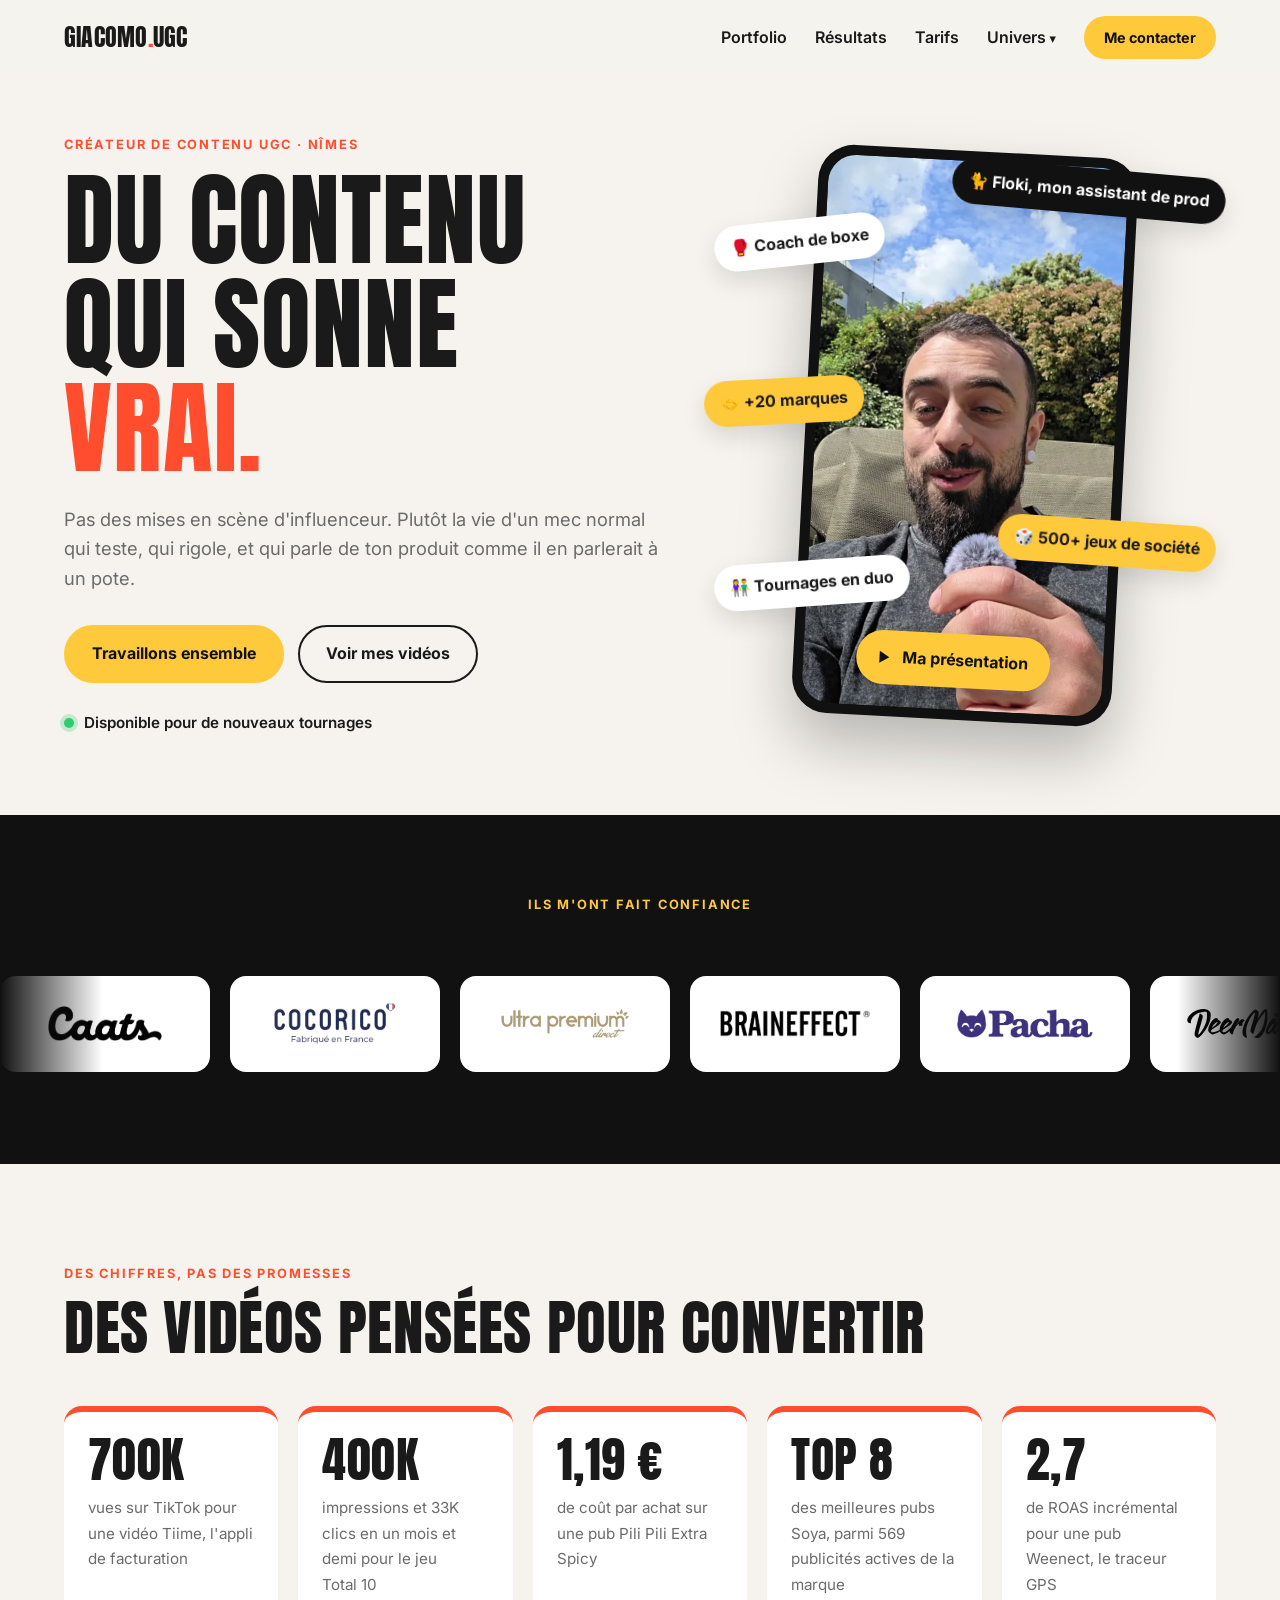
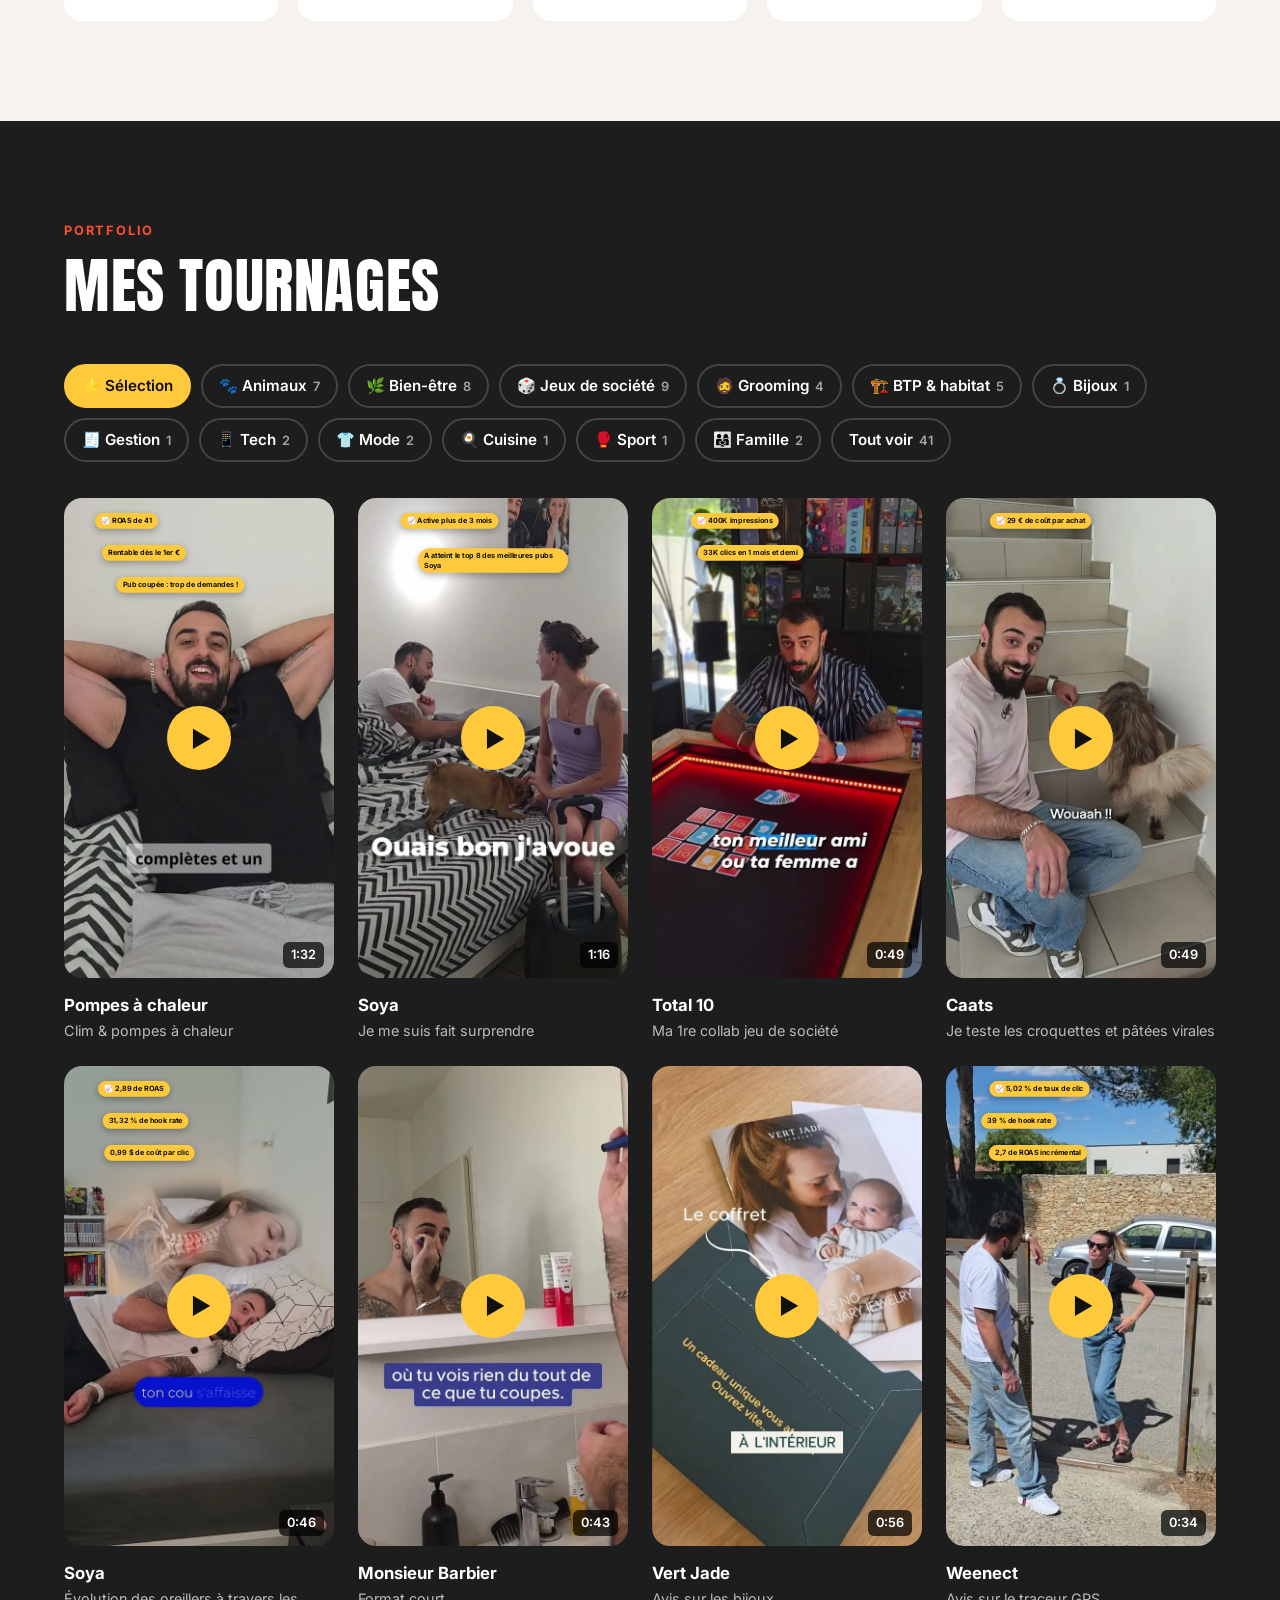
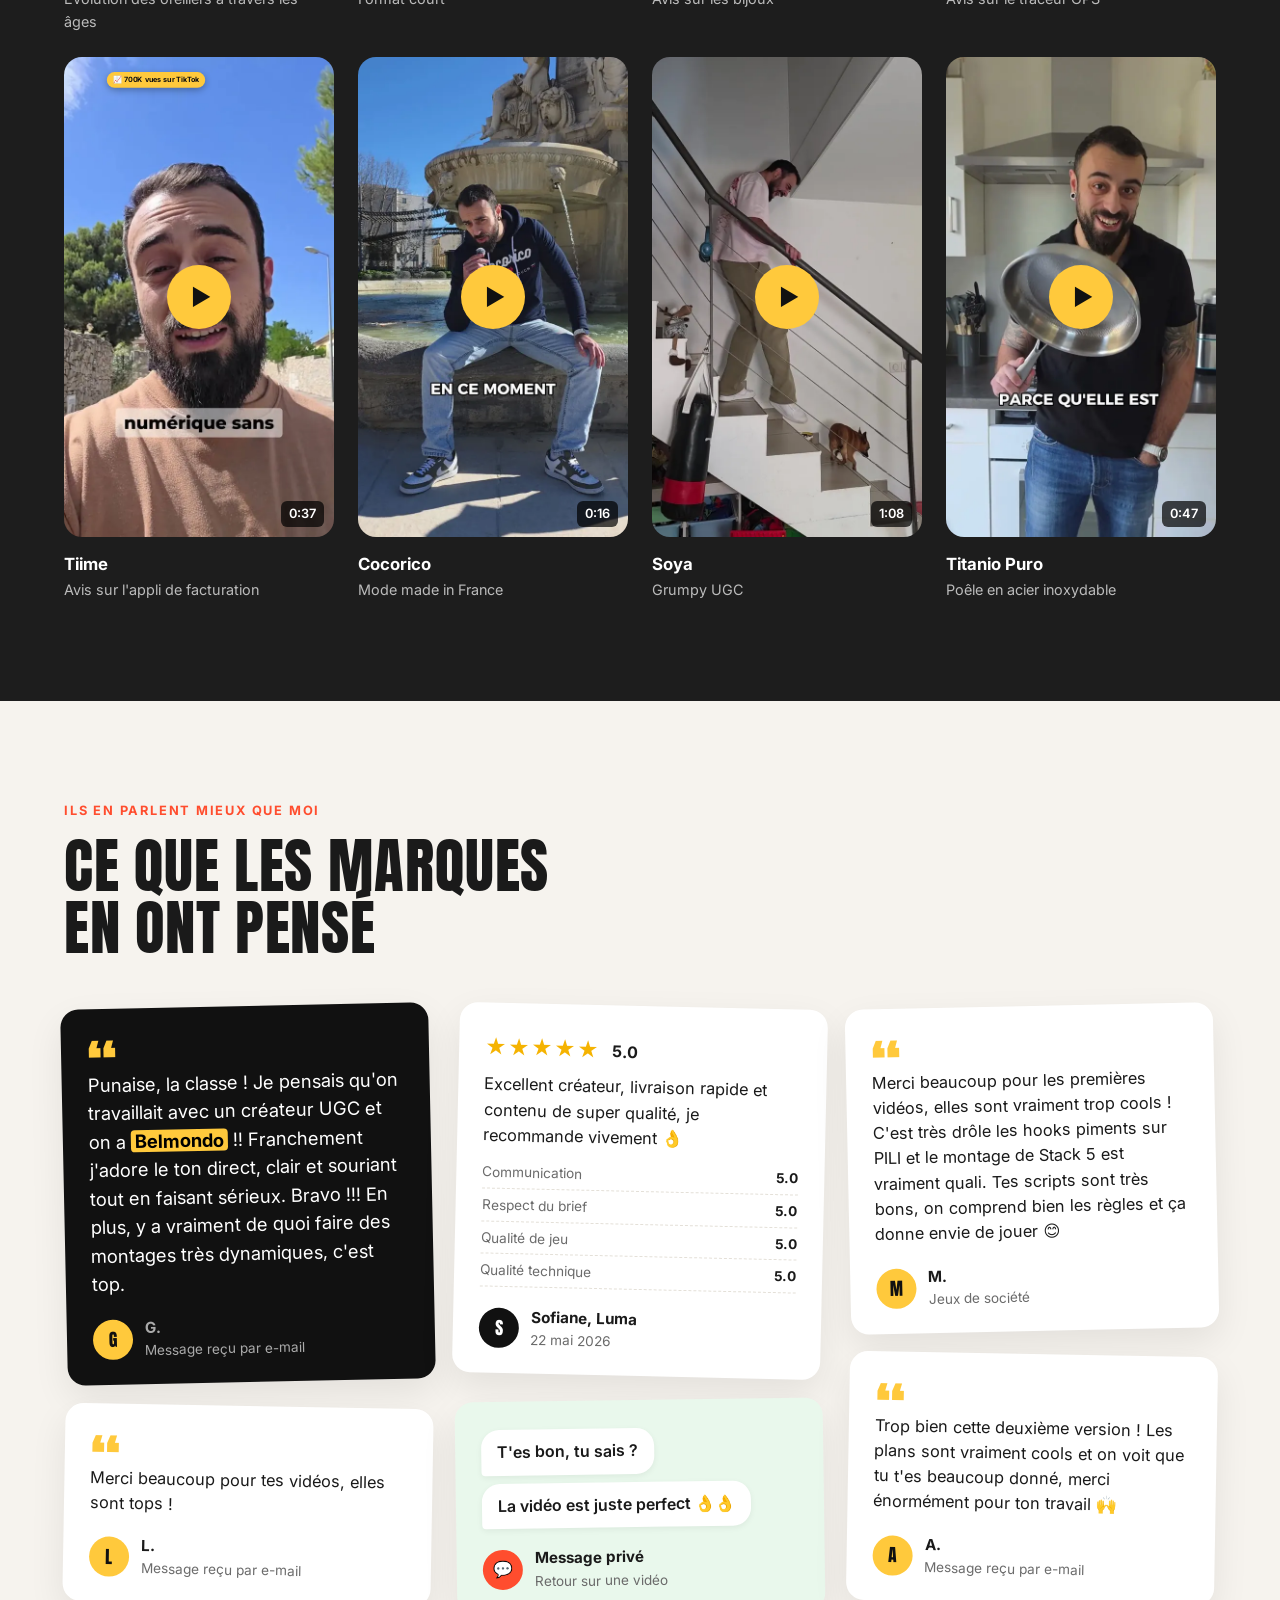
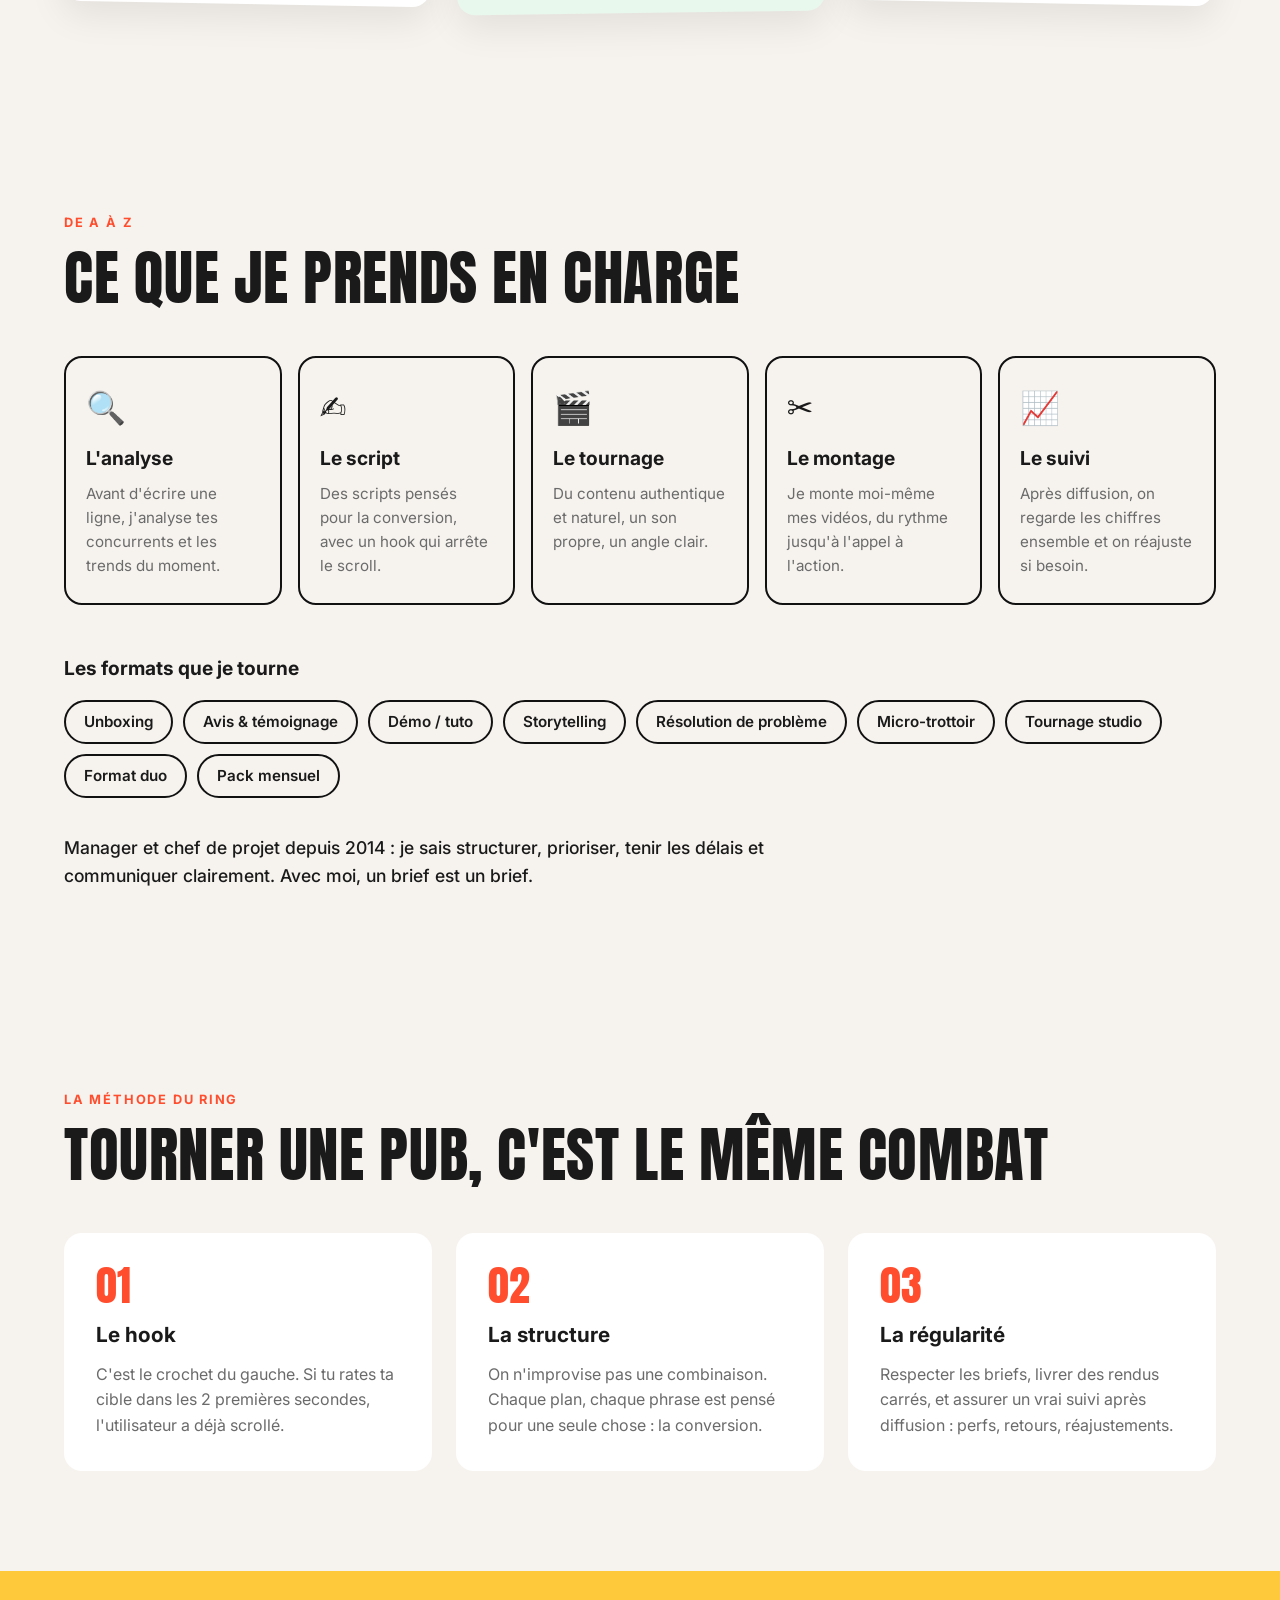
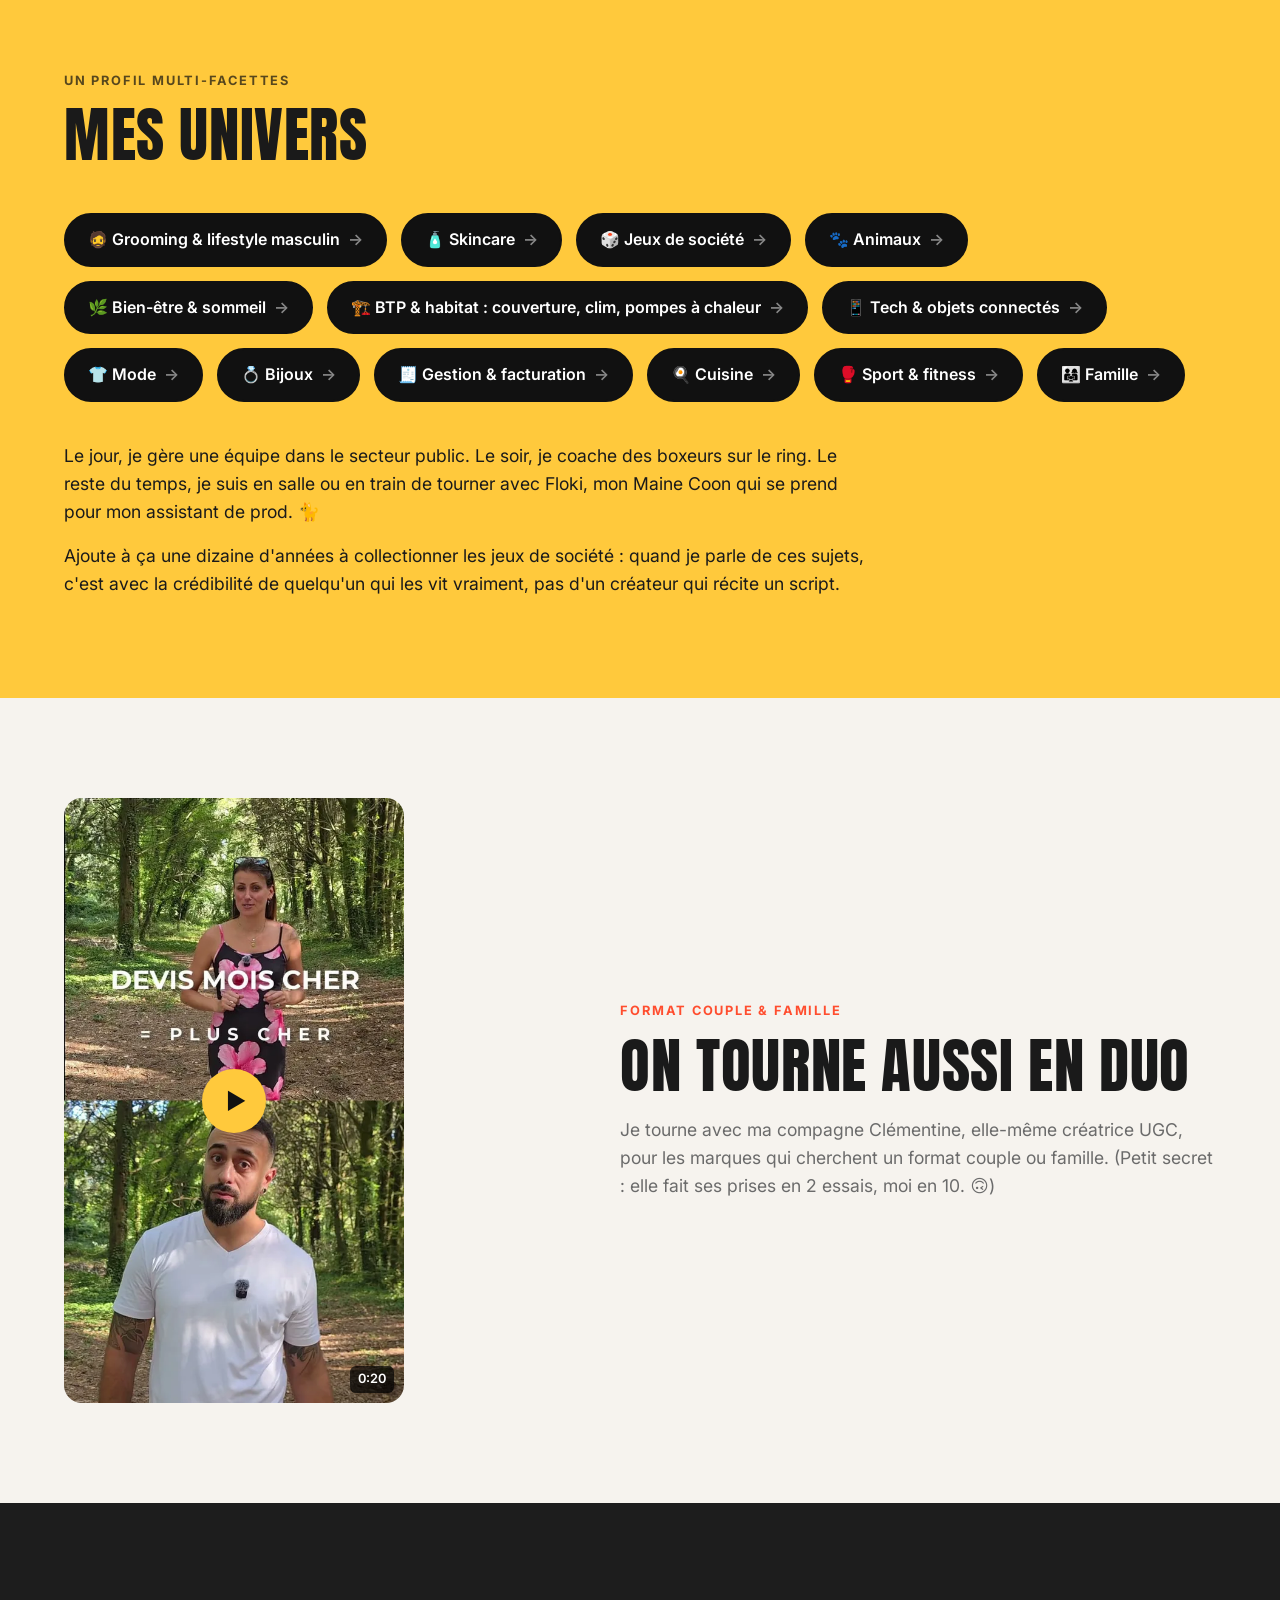
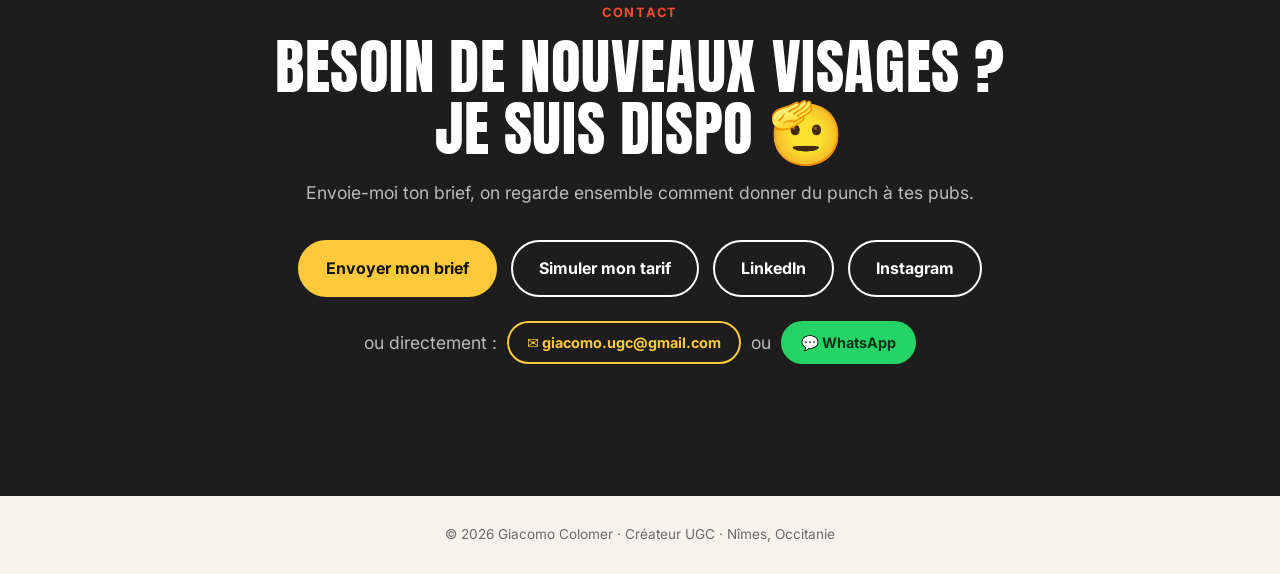
==== commit a84c381e: "Contact : adresse mail dans un encadré jaune, comme les boutons Co-Authored-By: Claude Opus 5.5 <nor" ====
--- a/index.html
+++ b/index.html
@@ -39,7 +39,7 @@
   <link rel="preconnect" href="https://fonts.googleapis.com">
   <link rel="preconnect" href="https://fonts.gstatic.com" crossorigin>
   <link href="https://fonts.googleapis.com/css2?family=Anton&family=Inter:wght@400;500;600;700&display=swap" rel="stylesheet">
-  <link rel="stylesheet" href="style.css?v=20261127b">
+  <link rel="stylesheet" href="style.css?v=20261127c">
 </head>
 <body>
 
@@ -705,7 +705,7 @@
         <a href="https://www.linkedin.com/in/giacomo-colomer-5927a3399/" class="btn btn--ghost" target="_blank" rel="noopener">LinkedIn</a>
         <a href="https://www.instagram.com/giacomo_ugc/" class="btn btn--ghost" target="_blank" rel="noopener">Instagram</a>
       </div>
-      <p class="contact__mail">ou directement : <a href="mailto:giacomo.ugc@gmail.com">giacomo.ugc@gmail.com</a>
+      <p class="contact__mail">ou directement : <a href="mailto:giacomo.ugc@gmail.com" class="btn btn--small btn--ghost contact__adresse">✉️ giacomo.ugc@gmail.com</a>
         <span class="contact__ou">ou</span>
         <a href="https://wa.me/33667972798?text=Salut%20Giacomo%20!%20Je%20viens%20de%20ton%20site%2C%20j'aimerais%20te%20parler%20d'un%20projet%20vid%C3%A9o." class="btn btn--small btn--wa" target="_blank" rel="noopener">💬 WhatsApp</a></p>
     </section>
--- a/style.css
+++ b/style.css
@@ -560,6 +560,7 @@
 .contact__mail a { color: var(--jaune); text-decoration: underline; }
 .contact__mail { display: flex; justify-content: center; align-items: center; gap: 10px; flex-wrap: wrap; }
 .contact__mail .btn--wa { color: #08321a; text-decoration: none; }
+.contact__mail .contact__adresse { color: var(--jaune); border-color: var(--jaune); text-decoration: none; }
 
 /* Formulaire */
 .formulaire {
